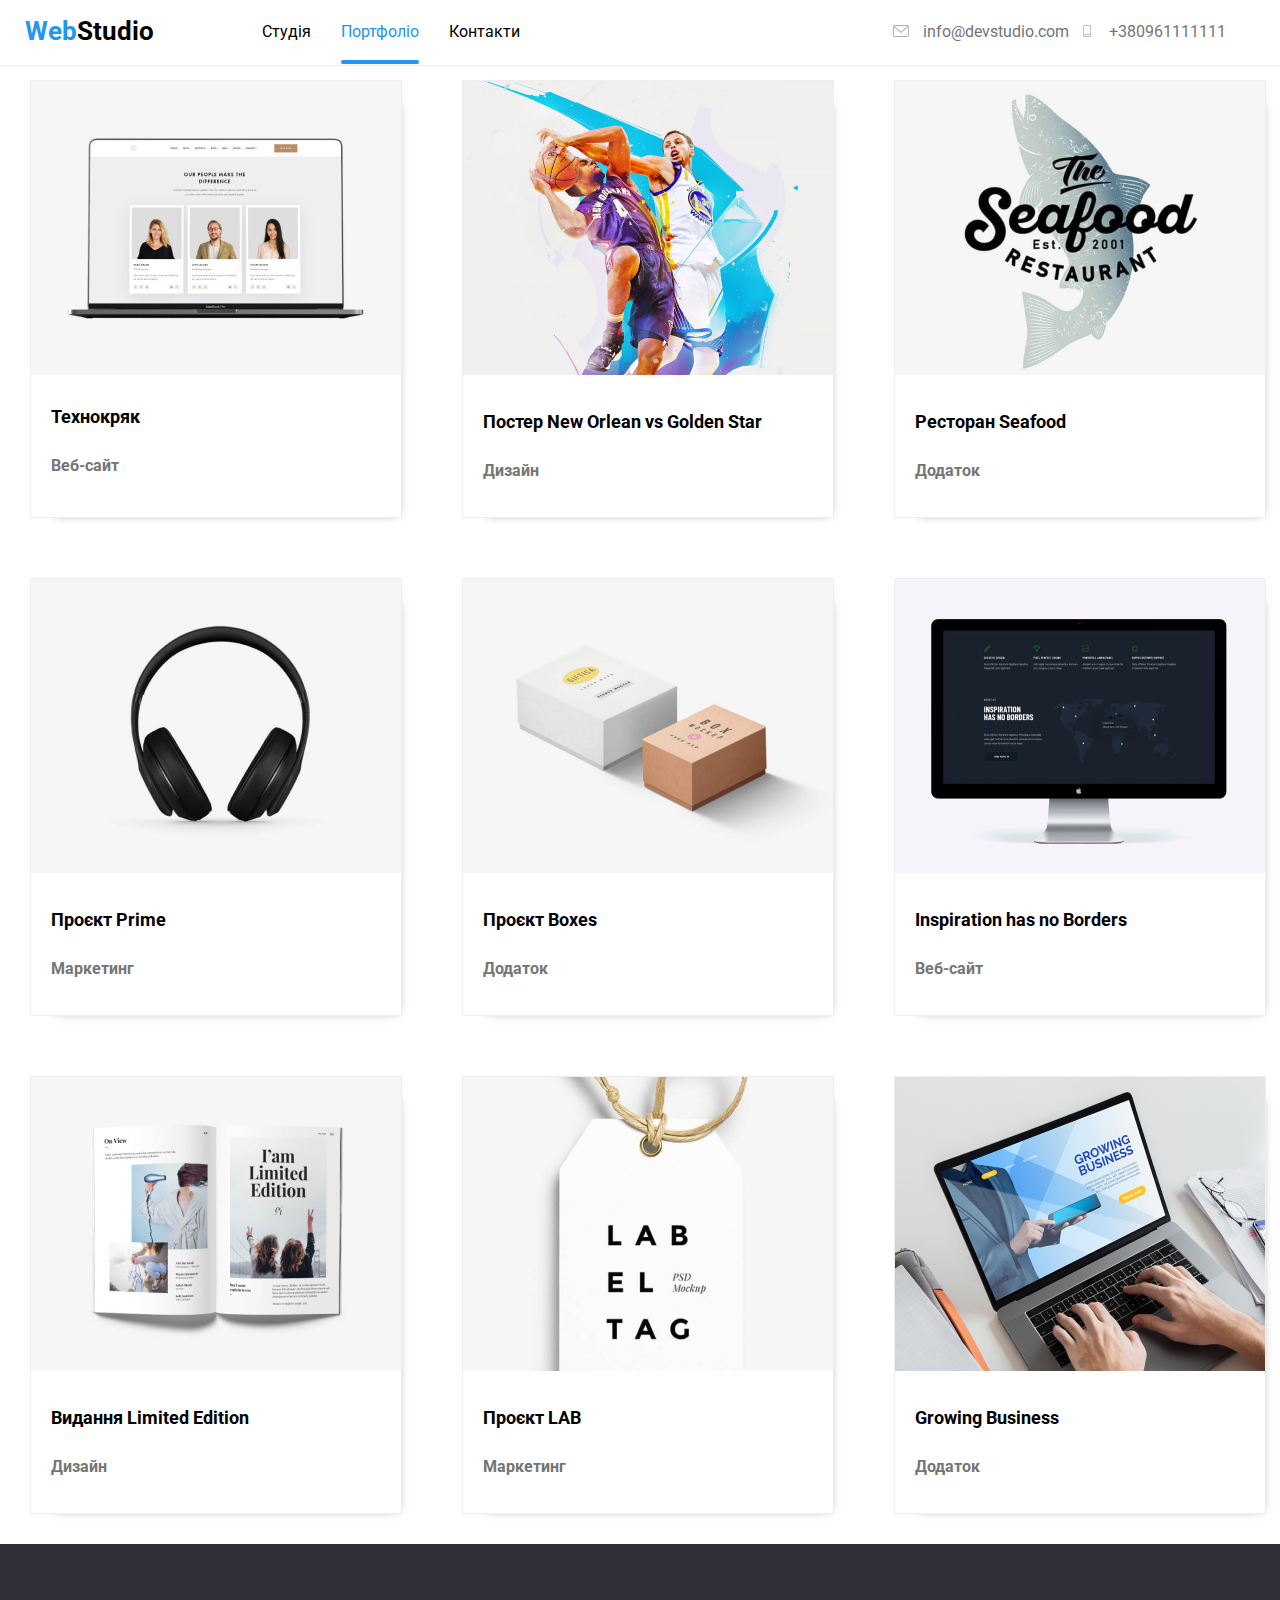
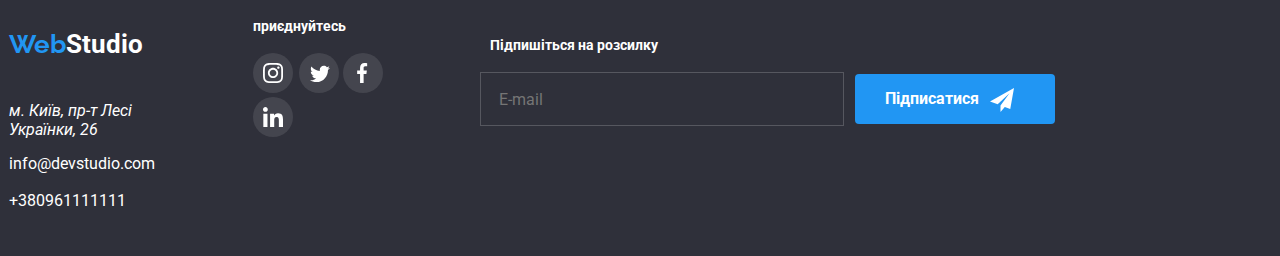
==== portfolio.html @ 1efd13f9 "copy WebStudio file add file css( css, scss and portfolio css scss)" ====
<!DOCTYPE html>
<html lang="en">

<head>
    <meta charset="UTF-8">
    <meta name="viewport" content="width=device-width, initial-scale=1.0">
    <title>Document</title>
    <link rel="stylesheet" href="/css/normalize.css">
    <link rel="stylesheet" href="/css/portfolio.css">
    <link rel="preconnect" href="https://fonts.googleapis.com">
    <link rel="preconnect" href="https://fonts.gstatic.com" crossorigin>
    <link
        href="https://fonts.googleapis.com/css2?family=Roboto:ital,wght@0,100;0,300;0,400;0,500;0,700;0,900;1,100;1,300;1,400;1,500;1,700;1,900&display=swap"
        rel="stylesheet">
    <link rel="preconnect" href="https://fonts.googleapis.com">
    <link rel="preconnect" href="https://fonts.gstatic.com" crossorigin>
    <link href="https://fonts.googleapis.com/css2?family=Raleway:ital,wght@0,100..900;1,100..900&display=swap"
        rel="stylesheet">
</head>

<body>
    <header class="header-container header-portfolio">
        <h1 class="WebStudio"><span class="blue">Web</span>Studio</h1>
        <nav class="header-nav">
            <ul class="header-nav-list">
                <li class="header-nav-item"><a href="index.html" class="header-nav-link">Студія</a></li>
                <li class="header-nav-item"><a href="portfolio.html" class="header-nav-link active underline" style="color: #2196F3;">Портфоліо</a></li>
                <li class="header-nav-item"><a href="#footer" class="header-nav-link">Контакти</a></li>
            </ul>
        </nav>
        <ul class="nav-contact">
            <li>
                <svg class="svg-head">
                    <use width="16" height="12" x="90" href="symbol-defs.svg#icon-envelope" class="svg-use">
                    </use>
                </svg>
                <a href="" class="header-a">info@devstudio.com</a>
            </li>
            <li>
                <svg class="svg-head">
                    <use width="16" height="12" x="90" href="symbol-defs.svg#icon-smartphone" class="svg-use">
                    </use>
                </svg>
                <a href="" class="header-a">+380961111111</a>
            </li>
        </ul>
    </header>
    <main>
        <div class="filters">
            <button class="filter-button">Усі</button>
            <button class="filter-button">Веб-сайти</button>
            <button class="filter-button">Додатки</button>
            <button class="filter-button">Дизайн</button>
            <button class="filter-button">Маркетинг</button>
        </div>
        <div class="project-container">
            <div class="project">
                <div class="img-div">
                    <img src="img/portfolio 1.png" alt="img" class="image">
                    <div class="div-card-h">
                        <p class="p-h">Ресурс пропонує комплексні <br> пропозиції з різним рівнем <br> функціоналу та
                            сервісів. Все це <br> дозволить відвідувачу отримати <br> вичерпні відомості про компанію
                            <br> чи приватну особу.
                        </p>
                    </div>
                </div>
                <div class="project-title">
                    <h2 class="portfolio-h2">Технокряк</h2>
                    <p class="portfolio-p">Веб-сайт</p>
                </div>
            </div>
            <div class="project">
                <div class="img-div">
                    <img src="img/portfolio 2.png" alt="img">
                    <div class="div-card-h">
                        <p class="p-h">Ресурс пропонує комплексні <br> пропозиції з різним рівнем <br> функціоналу та
                            сервісів. Все це <br> дозволить відвідувачу отримати <br> вичерпні відомості про компанію
                            <br>
                            чи приватну особу.
                        </p>
                    </div>
                </div>
                <div class="project-title">
                    <h2 class="portfolio-h2">Постер New Orlean vs Golden Star</h2>
                    <p class="portfolio-p">Дизайн</p>
                </div>
            </div>
            <div class="project">
                <div class="img-div">
                    <img src="img/portfolio 3.png" alt="img">
                    <div class="div-card-h">
                        <p class="p-h">Ресурс пропонує комплексні <br> пропозиції з різним рівнем <br> функціоналу та
                            сервісів. Все це <br> дозволить відвідувачу отримати <br> вичерпні відомості про компанію
                            <br>
                            чи приватну особу.
                        </p>
                    </div>
                </div>
                <div class="project-title">
                    <h2 class="portfolio-h2">Ресторан Seafood</h2>
                    <p class="portfolio-p">Додаток</p>
                </div>
            </div>
            <div class="project">
                <div class="img-div">
                    <img src="img/portfolio 4.png" alt="img">
                    <div class="div-card-h">
                        <p class="p-h">Ресурс пропонує комплексні <br> пропозиції з різним рівнем <br> функціоналу
                            та
                            сервісів. Все це <br> дозволить відвідувачу отримати <br> вичерпні відомості про
                            компанію <br>
                            чи приватну особу.</p>
                    </div>
                </div>
                <div class="project-title">
                    <h2 class="portfolio-h2">Проєкт Prime</h2>
                    <p class="portfolio-p">Маркетинг</p>
                </div>
            </div>
            <div class="project">
                <div class="img-div">
                    <img src="img/portfolio 5.png" alt="img">
                    <div class="div-card-h">
                        <p class="p-h">Ресурс пропонує комплексні <br> пропозиції з різним рівнем <br>
                            функціоналу та
                            сервісів. Все це <br> дозволить відвідувачу отримати <br> вичерпні відомості про
                            компанію <br>
                            чи приватну особу.</p>
                    </div>
                </div>
                <div class="project-title">
                    <h2 class="portfolio-h2">Проєкт Boxes</h2>
                    <p class="portfolio-p">Додаток</p>
                </div>
            </div>
            <div class="project">
                <div class="img-div">
                    <img src="img/portfolio 6.png" alt="img">
                    <div class="div-card-h">
                        <p class="p-h">Ресурс пропонує комплексні <br> пропозиції з різним рівнем <br>
                            функціоналу та
                            сервісів. Все це <br> дозволить відвідувачу отримати <br> вичерпні відомості про
                            компанію <br>
                            чи приватну особу.</p>
                    </div>
                </div>
                <div class="project-title">
                    <h2 class="portfolio-h2">Inspiration has no Borders</h2>
                    <p class="portfolio-p">Веб-сайт</p>
                </div>
            </div>
            <div class="project">
                <div class="img-div">
                    <img src="img/portfolio 7.png" alt="img">
                    <div class="div-card-h">
                        <p class="p-h">Ресурс пропонує комплексні <br> пропозиції з різним рівнем <br>
                            функціоналу та
                            сервісів. Все це <br> дозволить відвідувачу отримати <br> вичерпні відомості
                            про компанію <br>
                            чи приватну особу.</p>
                    </div>
                </div>
                <div class="project-title">
                    <h2 class="portfolio-h2">Видання Limited Edition</h2>
                    <p class="portfolio-p">Дизайн</p>
                </div>
            </div>
            <div class="project">
                <div class="img-div">
                    <img src="img/portfolio 8.png" alt="img">
                    <div class="div-card-h">
                        <p class="p-h">Ресурс пропонує комплексні <br> пропозиції з різним рівнем
                            <br> функціоналу та
                            сервісів. Все це <br> дозволить відвідувачу отримати <br> вичерпні
                            відомості про компанію <br>
                            чи приватну особу.
                        </p>
                    </div>
                </div>
                <div class="project-title">
                    <h2 class="portfolio-h2">Проєкт LAB</h2>
                    <p class="portfolio-p">Маркетинг</p>
                </div>
            </div>
            <div class="project">
                <div class="img-div">
                    <img src="img/portfolio 9.png" alt="img">
                    <div class="div-card-h">
                        <p class="p-h">Ресурс пропонує комплексні <br> пропозиції з різним
                            рівнем <br> функціоналу та
                            сервісів. Все це <br> дозволить відвідувачу отримати <br> вичерпні
                            відомості про компанію <br>
                            чи приватну особу.</p>
                    </div>
                </div>
                <div class="project-title">
                    <h2 class="portfolio-h2">Growing Business</h2>
                    <p class="portfolio-p">Додаток</p>
                </div>
            </div>
    </main>
    <footer class="footer-container1" id="footer">
        <div class="footer p-footer">
            <section class="footer-container">
                <h3 class="WebStudio2 , text-decoration"><span class="blue"
                        style="font-family: Raleway, sans-serif;">Web</span><span class="white">Studio</span>
                </h3>
                <address>
                    <p class="white , text-decoration">м. Київ, пр-т Лесі Українки, 26</p>
                </address>
                <a href="mailto:info@devstudio.com" class="white , text-decoration">info@devstudio.com</a>
                <br>
                <a href="tel:+380961111111" class="white , text-decoration">+380961111111</a>
            </section>
            <section class="footer-section">
                <h4>приєднуйтесь</h4>
                <div class="footer-div">
                    <svg class="icon-footer1">
                        <use width="20" height="20" y="10" x="10" href="symbol-defs.svg#icon-instagram"></use>
                    </svg>
                    <svg class="icon-footer">
                        <use width="20" height="20" y="11" x="11" href="symbol-defs.svg#icon-twitter"></use>
                    </svg><svg class="icon-footer">
                        <use width="20" height="20" y="10" x="9" href="symbol-defs.svg#icon-facebook"></use>
                    </svg><svg class="icon-footer">
                        <use width="20" height="20" y="10" x="10" href="symbol-defs.svg#icon-linkedin"></use>
                    </svg>
                </div>
            </section>
            <section class="s-input p-s-input">
                <h4>Підпишіться на розсилку</h4>
                <div class="div-input">
                    <label for="email"></label>
                    <input type="email" placeholder="E-mail" class="email">
                    <ul class="button-ul">
                        <li><button class="button-f">Підписатися</button></li>
                        <svg class="icon-b">
                            <use width="24" height="24" href="symbol-defs.svg#icon-send"></use>
                        </svg>
                    </ul>
                </div>
            </section>
        </div>
    </footer>
</body>

</html>
---- css/portfolio.css ----
:root {
  --grey: #757575;
  --white: #ffff;
  --blue: #2196F3;
  --black: #000000;
  --darkgrey: #2F303A;
  --dirtywhite: #ECECEC;
  --creamwhite: #F5F4FA;
  --blue: #2196F3;
  --blue-hover: #188CE8;
  --text-color: #212121;
  --input-border: #21212120;
  --shadow-color: rgba(0, 0, 0, 0.2);
}

/* header */
.header-container {
  display: flex;
  justify-content: center;
  align-items: center;
  text-align: center;
  position: fixed;
  z-index: 1;
  background-color: #FFFFFF;
  width: 100%;
}
.header-container h1 {
  text-align: center;
}

.WebStudio {
  text-align: left;
  font-weight: bold;
  font-size: 26px;
  line-height: auto;
  letter-spacing: 3%;
  cursor: pointer;
  margin-left: -20px;
}

.header-nav {
  margin-left: 93px;
  margin-right: 318px;
}
.header-nav ul {
  display: flex;
  list-style: none;
  padding: 0;
  margin: 0;
}
.header-nav ul li {
  margin: 0 15px;
  align-items: flex-end;
}
.header-nav ul li a {
  transition: 250ms cubic-bezier(0.4, 0, 0.2, 1);
  text-decoration: none;
  color: var(--black);
  position: relative;
  padding-bottom: 23px;
}
.header-nav ul li a:hover {
  color: #2196F3;
  transition: 250ms cubic-bezier(0.4, 0, 0.2, 1);
}
.header-nav ul li a:hover::after {
  transition: 300ms cubic-bezier(0.4, 0, 0.2, 1);
  content: "";
  position: absolute;
  height: 4px;
  background-color: #2196F3;
  left: 0;
  bottom: 0;
  border-radius: 4px;
  width: 100%;
}

.underline:after {
  content: "";
  position: absolute;
  height: 4px;
  background-color: #2196F3;
  left: 0;
  bottom: 0;
  border-radius: 4px;
  width: 100%;
}

.header-a {
  text-decoration: none;
  padding: 0 10px;
  cursor: pointer;
  color: #757575;
  transition: 250ms cubic-bezier(0.4, 0, 0.2, 1);
}
.header-a:hover {
  text-decoration: none;
  padding: 0 10px;
  cursor: pointer;
  color: #2196F3;
  transition: 250ms cubic-bezier(0.4, 0, 0.2, 1);
}

.nav-contact {
  display: flex;
  list-style: none;
}
.nav-contact li {
  transition: 300ms cubic-bezier(0.4, 0, 0.2, 1);
}
.nav-contact li::after:hover {
  transition: 300ms cubic-bezier(0.4, 0, 0.2, 1);
  content: "";
  position: absolute;
  height: 4px;
  background-color: #2196F3;
  left: 0;
  bottom: 0;
  border-radius: 4px;
  width: 100%;
}
.nav-contact li:hover .svg-head {
  fill: #2196F3;
  color: #2196F3;
  cursor: pointer;
  transition: 250ms cubic-bezier(0.4, 0, 0.2, 1);
}
.nav-contact li svg {
  width: 106px;
  height: 12px;
  fill: #AFB1B8;
  margin-left: -90px;
}

.header-portfolio {
  border-bottom: 1px #ECECEC solid;
  margin-bottom: 94px;
}

.filters {
  text-align: center;
  margin-bottom: 20px;
}

.filter-button {
  font-family: "Roboto", sans-serif;
  background-color: #F5F4FA;
  color: #212121;
  border-radius: 4px;
  border: none;
  padding: 6px 22px;
  font-size: 16px;
  font-weight: 500;
  transition: 0.4s ease-in-out;
}

.filter-button:hover {
  background-color: #2196F3;
  color: white;
  cursor: pointer;
  transition: 250ms cubic-bezier(0.4, 0, 0.2, 1);
}

.project-container {
  display: flex;
  flex-wrap: wrap;
  width: 1300px;
  margin-left: auto;
  margin-right: auto;
}

.project {
  border: 1px #EEEEEE solid;
  width: 370px;
  height: 436px;
  margin: 30px;
  box-shadow: 10px 10px 10px -15px rgba(0, 0, 0, 0.568);
}

.project:hover {
  border: 1px #EEEEEE solid;
  width: 370px;
  height: 436px;
  margin: 30px;
  box-shadow: 10px 15px 10px -15px rgba(0, 0, 0, 0.568);
  transition: 250ms cubic-bezier(0.4, 0, 0.2, 1);
}

.project-title {
  margin: 24px 20px;
  font-size: 18px;
  font-weight: 400;
  line-height: 36px;
}

.project-title p {
  font-size: 16px;
  font-weight: bold;
  line-height: 30px;
  color: #757575;
}

.portfolio-h2 {
  font-family: "Roboto", sans-serif;
  font-weight: 700;
  font-size: 18px;
  line-height: 36px;
}

.portfolio-p {
  font-family: "Roboto", sans-serif;
  font-weight: 400;
  font-size: 16px;
  line-height: 30px;
}

.div-card-h {
  position: absolute;
  top: 0;
  bottom: 0;
  left: 0;
  right: 0;
  height: 100%;
  width: 100%;
  opacity: 0;
  transition: 0.5s ease-in-out;
  background-color: rgba(0, 0, 0, 0);
}

.p-h {
  margin: 63px 24px;
  font-weight: 400;
  font-size: 18px;
  line-height: 28px;
  letter-spacing: 3%;
}

.div-card-h p::before {
  color: white;
}

.img-div:hover .div-card-h {
  opacity: 1;
  background-color: rgba(33, 150, 243, 0.5647058824);
  color: #FFFFFF;
  transition: 250ms cubic-bezier(0.4, 0, 0.2, 1);
}

.div-card-h p:hover {
  color: white;
}

.img-div {
  position: relative;
}

.image {
  display: block;
}

.p-s-input {
  margin-right: -10px;
}

.p-footer {
  margin-left: -1px;
}

.footer-container1 {
  background-color: var(--darkgrey);
}

.footer {
  background-color: var(--darkgrey);
  display: flex;
  justify-content: center;
  align-items: center;
  margin-left: 30px;
  margin-left: -1px;
}

.footer-container {
  height: 252px;
  display: flex;
  flex-direction: column;
  margin-right: 70px;
  margin-top: 60px;
}

.footer-section {
  margin-top: -60px;
  display: flex;
  flex-direction: column;
  text-align: start;
}

.WebStudio2 {
  text-align: left;
  font-weight: bold;
  font-size: 26px;
  line-height: auto;
  letter-spacing: 3%;
  cursor: pointer;
}

.footer-div {
  margin-left: 10px;
}

.icon-footer {
  fill: #FFFFFF;
  width: 40px;
  height: 40px;
  border-radius: 100%;
  background: rgba(255, 255, 255, 0.1);
  margin-right: 4px;
  transition: 250ms cubic-bezier(0.4, 0, 0.2, 1);
}

.icon-footer1 {
  fill: #FFFFFF;
  width: 40px;
  height: 40px;
  border-radius: 100%;
  background: rgba(255, 255, 255, 0.1);
  margin-right: 2px;
  transition: 250ms cubic-bezier(0.4, 0, 0.2, 1);
}

.icon-footer1:hover {
  border-radius: 100%;
  border: none;
  fill: #FFFFFF;
  background-color: #2196F3;
  transition: 250ms cubic-bezier(0.4, 0, 0.2, 1);
  cursor: pointer;
}

.icon-footer:hover {
  border-radius: 100%;
  border: none;
  fill: #FFFFFF;
  background-color: #2196F3;
  transition: 250ms cubic-bezier(0.4, 0, 0.2, 1);
  cursor: pointer;
}

.s-input {
  margin-top: 72px;
  margin-left: 93px;
  margin-right: -10px;
}

.div-input {
  display: flex;
}

.email {
  width: 358px;
  height: 50px;
  background-color: #2F303A;
  border: 1px solid rgba(255, 255, 255, 0.1882352941);
}

input::-moz-placeholder {
  padding-left: 16px;
}

input::placeholder {
  padding-left: 16px;
}

.button-ul {
  display: flex;
  list-style: none;
}

.button-f {
  width: 200px;
  height: 50px;
  font-weight: 700;
  font-size: 16px;
  line-height: 30px;
  letter-spacing: 6%;
  color: #FFFFFF;
  background-color: #2196F3;
  border: none;
  text-align: start;
  padding-left: 30px;
  border-radius: 4px;
  margin-top: -14px;
  margin-left: -29px;
  transition: 250ms cubic-bezier(0.4, 0, 0.2, 1);
}

.button-f:hover {
  background-color: #188CE8;
  box-shadow: 0px 4px 15px rgb(15, 15, 15);
  transition: 250ms cubic-bezier(0.4, 0, 0.2, 1);
  transform: scale(1.02);
}

.icon-b {
  margin-left: -65px;
  position: relative;
  z-index: 1;
}

h4 {
  color: #FFFFFF;
  font-family: "Roboto", sans-serif;
  font-weight: 700;
  font-size: 14px;
  letter-spacing: 3%;
  line-height: 16.41px;
  margin-left: 10px;
}

body {
  font-family: "Roboto", sans-serif;
  margin: 0;
  padding: 0;
}

.blue {
  color: var(--blue);
}

.white {
  color: var(--white);
}

button {
  cursor: pointer;
}

.text-decoration {
  text-decoration: none;
  margin-left: 10px;
}

a:hover {
  color: #188CE8;
  transition: color 150ms linear;
  cursor: pointer;
}/*# sourceMappingURL=portfolio.css.map */
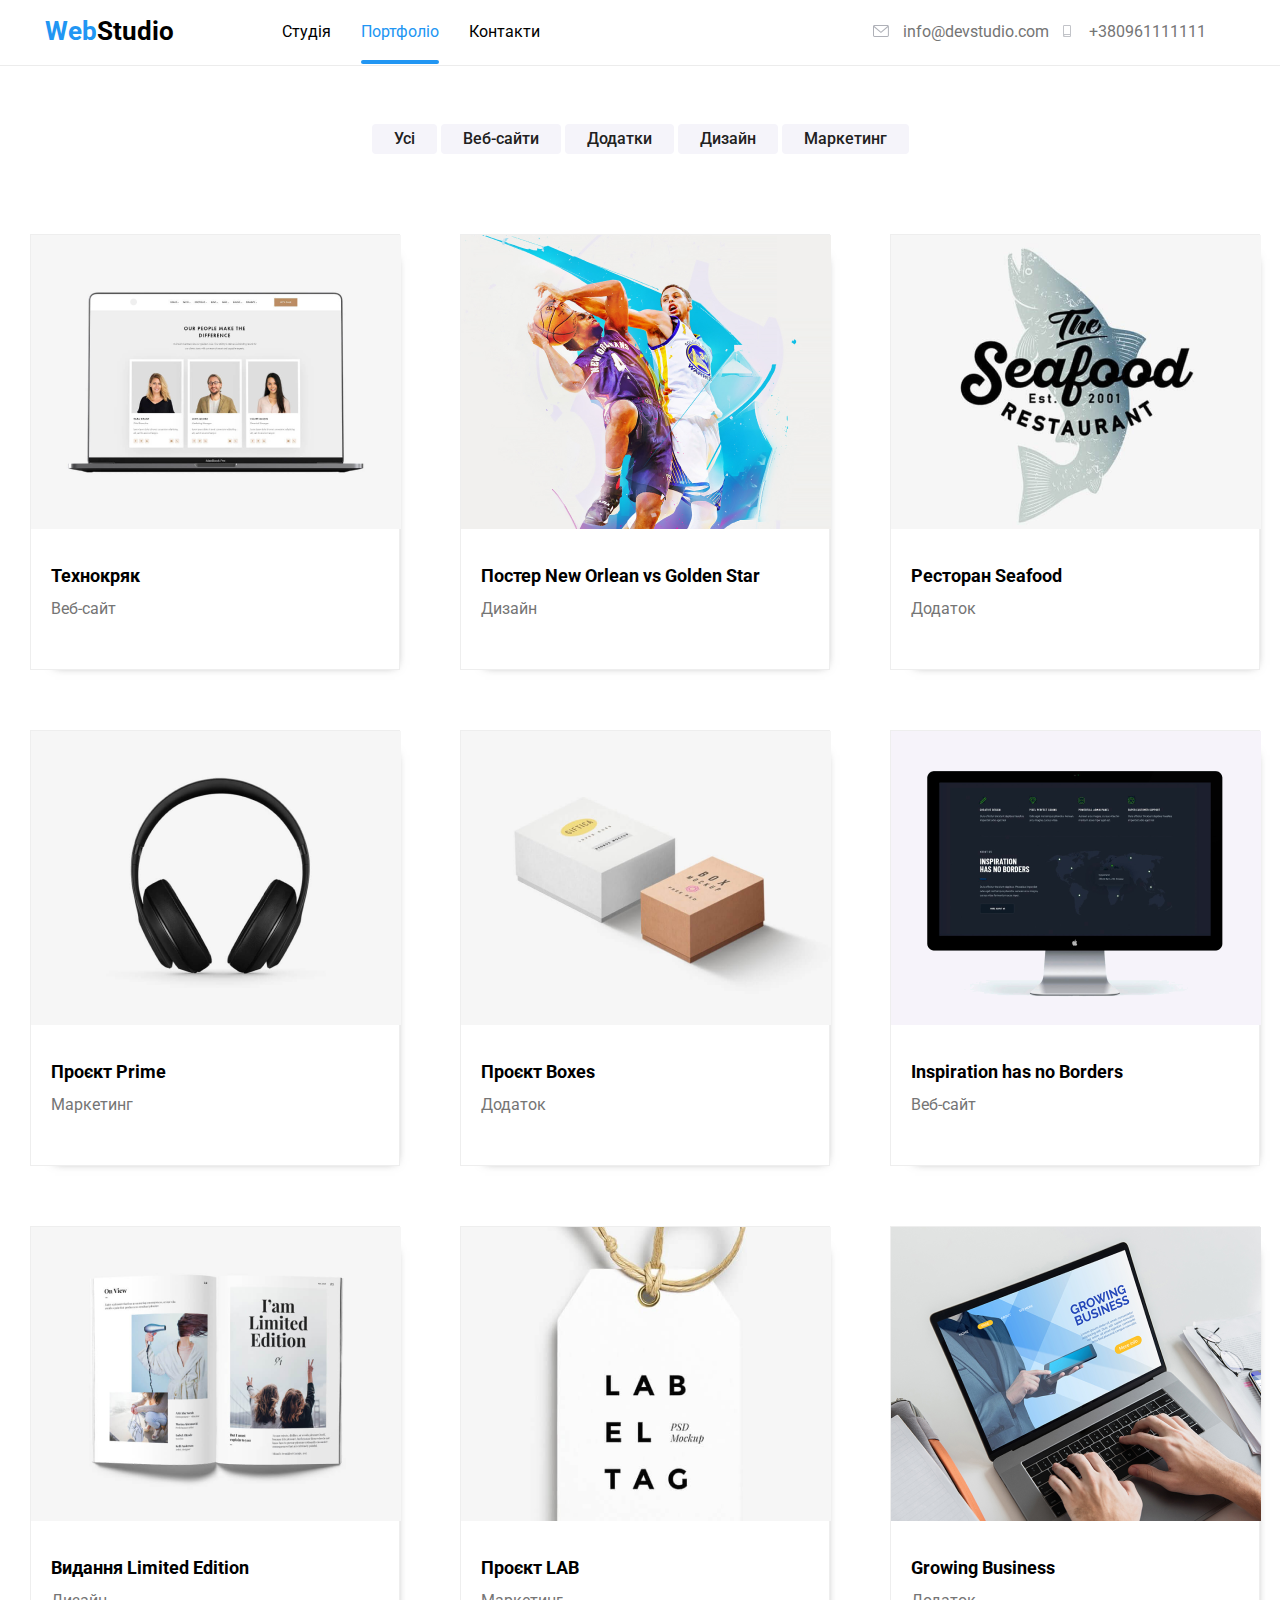
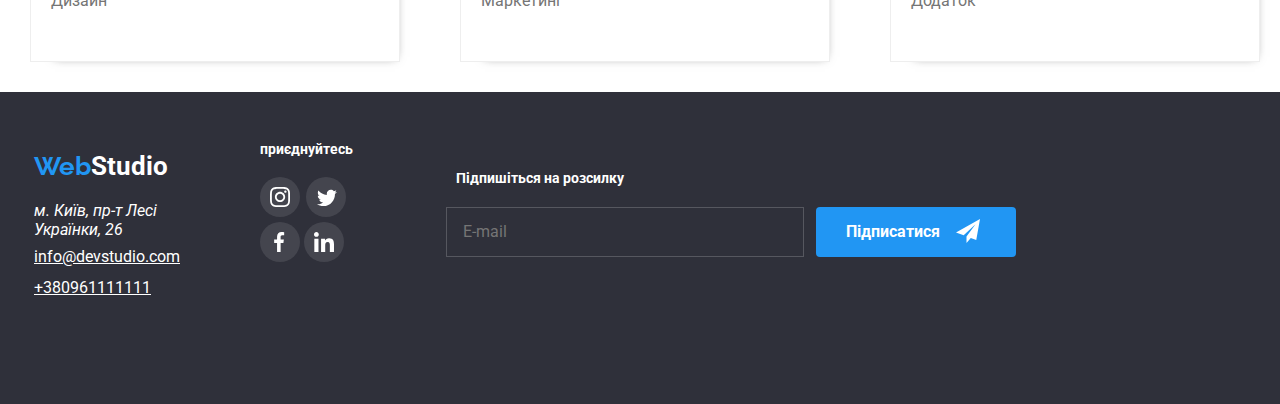
==== commit e1d18cc5: "update scss html" ====
--- a/portfolio.html
+++ b/portfolio.html
@@ -5,8 +5,8 @@
     <meta charset="UTF-8">
     <meta name="viewport" content="width=device-width, initial-scale=1.0">
     <title>Document</title>
-    <link rel="stylesheet" href="/css/normalize.css">
-    <link rel="stylesheet" href="/css/portfolio.css">
+    <link rel="stylesheet" href="./css/normalize.css">
+    <link rel="stylesheet" href="./css/main.css">
     <link rel="preconnect" href="https://fonts.googleapis.com">
     <link rel="preconnect" href="https://fonts.gstatic.com" crossorigin>
     <link
@@ -19,157 +19,158 @@
 </head>
 
 <body>
-    <header class="header-container header-portfolio">
+    <header class="header__container header__portfolio">
         <h1 class="WebStudio"><span class="blue">Web</span>Studio</h1>
-        <nav class="header-nav">
-            <ul class="header-nav-list">
-                <li class="header-nav-item"><a href="index.html" class="header-nav-link">Студія</a></li>
-                <li class="header-nav-item"><a href="portfolio.html" class="header-nav-link active underline" style="color: #2196F3;">Портфоліо</a></li>
-                <li class="header-nav-item"><a href="#footer" class="header-nav-link">Контакти</a></li>
+        <nav class="header__nav">
+            <ul class="header__list">
+                <li class="header__item"><a href="index.html" class="header__link">Студія</a></li>
+                <li class="header__item"><a href="portfolio.html" class="header__link active underline"
+                        style="color: #2196F3;">Портфоліо</a></li>
+                <li class="header__item"><a href="#footer" class="header__link">Контакти</a></li>
             </ul>
         </nav>
-        <ul class="nav-contact">
-            <li>
-                <svg class="svg-head">
-                    <use width="16" height="12" x="90" href="symbol-defs.svg#icon-envelope" class="svg-use">
+        <ul class="nav__contact">
+            <li class="contact">
+                <svg class="svg__head">
+                    <use width="16" height="12" x="90" href="symbol-defs.svg#icon-envelope" class="svg__use">
                     </use>
                 </svg>
-                <a href="" class="header-a">info@devstudio.com</a>
+                <a href="mailto:info@devstudio.com" class="header__a">info@devstudio.com</a>
             </li>
-            <li>
-                <svg class="svg-head">
-                    <use width="16" height="12" x="90" href="symbol-defs.svg#icon-smartphone" class="svg-use">
+            <li class="contact">
+                <svg class="svg__head">
+                    <use width="16" height="12" x="90" href="symbol-defs.svg#icon-smartphone" class="svg__use">
                     </use>
                 </svg>
-                <a href="" class="header-a">+380961111111</a>
+                <a href="tel:+380961111111" class="header__a">+380961111111</a>
             </li>
         </ul>
     </header>
     <main>
         <div class="filters">
-            <button class="filter-button">Усі</button>
-            <button class="filter-button">Веб-сайти</button>
-            <button class="filter-button">Додатки</button>
-            <button class="filter-button">Дизайн</button>
-            <button class="filter-button">Маркетинг</button>
+            <button class="filter__button">Усі</button>
+            <button class="filter__button">Веб-сайти</button>
+            <button class="filter__button">Додатки</button>
+            <button class="filter__button">Дизайн</button>
+            <button class="filter__button">Маркетинг</button>
         </div>
-        <div class="project-container">
-            <div class="project">
-                <div class="img-div">
+        <div class="project__container">
+            <div class="project">
+                <div class="img__div">
                     <img src="img/portfolio 1.png" alt="img" class="image">
-                    <div class="div-card-h">
-                        <p class="p-h">Ресурс пропонує комплексні <br> пропозиції з різним рівнем <br> функціоналу та
+                    <div class="card__h">
+                        <p class="p__h">Ресурс пропонує комплексні <br> пропозиції з різним рівнем <br> функціоналу та
                             сервісів. Все це <br> дозволить відвідувачу отримати <br> вичерпні відомості про компанію
                             <br> чи приватну особу.
                         </p>
                     </div>
                 </div>
-                <div class="project-title">
-                    <h2 class="portfolio-h2">Технокряк</h2>
-                    <p class="portfolio-p">Веб-сайт</p>
-                </div>
-            </div>
-            <div class="project">
-                <div class="img-div">
+                <div class="project__title">
+                    <h2 class="portfolio__h2">Технокряк</h2>
+                    <p class="portfolio__p">Веб-сайт</p>
+                </div>
+            </div>
+            <div class="project">
+                <div class="img__div">
                     <img src="img/portfolio 2.png" alt="img">
-                    <div class="div-card-h">
-                        <p class="p-h">Ресурс пропонує комплексні <br> пропозиції з різним рівнем <br> функціоналу та
+                    <div class="card__h">
+                        <p class="p__h">Ресурс пропонує комплексні <br> пропозиції з різним рівнем <br> функціоналу та
                             сервісів. Все це <br> дозволить відвідувачу отримати <br> вичерпні відомості про компанію
                             <br>
                             чи приватну особу.
                         </p>
                     </div>
                 </div>
-                <div class="project-title">
-                    <h2 class="portfolio-h2">Постер New Orlean vs Golden Star</h2>
-                    <p class="portfolio-p">Дизайн</p>
-                </div>
-            </div>
-            <div class="project">
-                <div class="img-div">
+                <div class="project__title">
+                    <h2 class="portfolio__h2">Постер New Orlean vs Golden Star</h2>
+                    <p class="portfolio__p">Дизайн</p>
+                </div>
+            </div>
+            <div class="project">
+                <div class="img__div">
                     <img src="img/portfolio 3.png" alt="img">
-                    <div class="div-card-h">
-                        <p class="p-h">Ресурс пропонує комплексні <br> пропозиції з різним рівнем <br> функціоналу та
+                    <div class="card__h">
+                        <p class="p__h">Ресурс пропонує комплексні <br> пропозиції з різним рівнем <br> функціоналу та
                             сервісів. Все це <br> дозволить відвідувачу отримати <br> вичерпні відомості про компанію
                             <br>
                             чи приватну особу.
                         </p>
                     </div>
                 </div>
-                <div class="project-title">
-                    <h2 class="portfolio-h2">Ресторан Seafood</h2>
-                    <p class="portfolio-p">Додаток</p>
-                </div>
-            </div>
-            <div class="project">
-                <div class="img-div">
+                <div class="project__title">
+                    <h2 class="portfolio__h2">Ресторан Seafood</h2>
+                    <p class="portfolio__p">Додаток</p>
+                </div>
+            </div>
+            <div class="project">
+                <div class="img__div">
                     <img src="img/portfolio 4.png" alt="img">
-                    <div class="div-card-h">
-                        <p class="p-h">Ресурс пропонує комплексні <br> пропозиції з різним рівнем <br> функціоналу
+                    <div class="card__h">
+                        <p class="p__h">Ресурс пропонує комплексні <br> пропозиції з різним рівнем <br> функціоналу
                             та
                             сервісів. Все це <br> дозволить відвідувачу отримати <br> вичерпні відомості про
                             компанію <br>
                             чи приватну особу.</p>
                     </div>
                 </div>
-                <div class="project-title">
-                    <h2 class="portfolio-h2">Проєкт Prime</h2>
-                    <p class="portfolio-p">Маркетинг</p>
-                </div>
-            </div>
-            <div class="project">
-                <div class="img-div">
+                <div class="project__title">
+                    <h2 class="portfolio__h2">Проєкт Prime</h2>
+                    <p class="portfolio__p">Маркетинг</p>
+                </div>
+            </div>
+            <div class="project">
+                <div class="img__div">
                     <img src="img/portfolio 5.png" alt="img">
-                    <div class="div-card-h">
-                        <p class="p-h">Ресурс пропонує комплексні <br> пропозиції з різним рівнем <br>
+                    <div class="card__h">
+                        <p class="p__h">Ресурс пропонує комплексні <br> пропозиції з різним рівнем <br>
                             функціоналу та
                             сервісів. Все це <br> дозволить відвідувачу отримати <br> вичерпні відомості про
                             компанію <br>
                             чи приватну особу.</p>
                     </div>
                 </div>
-                <div class="project-title">
-                    <h2 class="portfolio-h2">Проєкт Boxes</h2>
-                    <p class="portfolio-p">Додаток</p>
-                </div>
-            </div>
-            <div class="project">
-                <div class="img-div">
+                <div class="project__title">
+                    <h2 class="portfolio__h2">Проєкт Boxes</h2>
+                    <p class="portfolio__p">Додаток</p>
+                </div>
+            </div>
+            <div class="project">
+                <div class="img__div">
                     <img src="img/portfolio 6.png" alt="img">
-                    <div class="div-card-h">
-                        <p class="p-h">Ресурс пропонує комплексні <br> пропозиції з різним рівнем <br>
+                    <div class="card__h">
+                        <p class="p__h">Ресурс пропонує комплексні <br> пропозиції з різним рівнем <br>
                             функціоналу та
                             сервісів. Все це <br> дозволить відвідувачу отримати <br> вичерпні відомості про
                             компанію <br>
                             чи приватну особу.</p>
                     </div>
                 </div>
-                <div class="project-title">
-                    <h2 class="portfolio-h2">Inspiration has no Borders</h2>
-                    <p class="portfolio-p">Веб-сайт</p>
-                </div>
-            </div>
-            <div class="project">
-                <div class="img-div">
+                <div class="project__title">
+                    <h2 class="portfolio__h2">Inspiration has no Borders</h2>
+                    <p class="portfolio__p">Веб-сайт</p>
+                </div>
+            </div>
+            <div class="project">
+                <div class="img__div">
                     <img src="img/portfolio 7.png" alt="img">
-                    <div class="div-card-h">
-                        <p class="p-h">Ресурс пропонує комплексні <br> пропозиції з різним рівнем <br>
+                    <div class="card__h">
+                        <p class="p__h">Ресурс пропонує комплексні <br> пропозиції з різним рівнем <br>
                             функціоналу та
                             сервісів. Все це <br> дозволить відвідувачу отримати <br> вичерпні відомості
                             про компанію <br>
                             чи приватну особу.</p>
                     </div>
                 </div>
-                <div class="project-title">
-                    <h2 class="portfolio-h2">Видання Limited Edition</h2>
-                    <p class="portfolio-p">Дизайн</p>
-                </div>
-            </div>
-            <div class="project">
-                <div class="img-div">
+                <div class="project__title">
+                    <h2 class="portfolio__h2">Видання Limited Edition</h2>
+                    <p class="portfolio__p">Дизайн</p>
+                </div>
+            </div>
+            <div class="project">
+                <div class="img__div">
                     <img src="img/portfolio 8.png" alt="img">
-                    <div class="div-card-h">
-                        <p class="p-h">Ресурс пропонує комплексні <br> пропозиції з різним рівнем
+                    <div class="card__h">
+                        <p class="p__h">Ресурс пропонує комплексні <br> пропозиції з різним рівнем
                             <br> функціоналу та
                             сервісів. Все це <br> дозволить відвідувачу отримати <br> вичерпні
                             відомості про компанію <br>
@@ -177,64 +178,64 @@
                         </p>
                     </div>
                 </div>
-                <div class="project-title">
-                    <h2 class="portfolio-h2">Проєкт LAB</h2>
-                    <p class="portfolio-p">Маркетинг</p>
-                </div>
-            </div>
-            <div class="project">
-                <div class="img-div">
+                <div class="project__title">
+                    <h2 class="portfolio__h2">Проєкт LAB</h2>
+                    <p class="portfolio__p">Маркетинг</p>
+                </div>
+            </div>
+            <div class="project">
+                <div class="img__div">
                     <img src="img/portfolio 9.png" alt="img">
-                    <div class="div-card-h">
-                        <p class="p-h">Ресурс пропонує комплексні <br> пропозиції з різним
+                    <div class="card__h">
+                        <p class="p__h">Ресурс пропонує комплексні <br> пропозиції з різним
                             рівнем <br> функціоналу та
                             сервісів. Все це <br> дозволить відвідувачу отримати <br> вичерпні
                             відомості про компанію <br>
                             чи приватну особу.</p>
                     </div>
                 </div>
-                <div class="project-title">
-                    <h2 class="portfolio-h2">Growing Business</h2>
-                    <p class="portfolio-p">Додаток</p>
+                <div class="project__title">
+                    <h2 class="portfolio__h2">Growing Business</h2>
+                    <p class="portfolio__p">Додаток</p>
                 </div>
             </div>
     </main>
-    <footer class="footer-container1" id="footer">
-        <div class="footer p-footer">
-            <section class="footer-container">
-                <h3 class="WebStudio2 , text-decoration"><span class="blue"
+    <footer class="section__footer" id="footer">
+        <div class="footer__box">
+            <section class="footer__box1">
+                <h3 class="WebStudio2 , text__decoration"><span class="blue"
                         style="font-family: Raleway, sans-serif;">Web</span><span class="white">Studio</span>
                 </h3>
                 <address>
-                    <p class="white , text-decoration">м. Київ, пр-т Лесі Українки, 26</p>
+                    <p class="white , text__decoration">м. Київ, пр-т Лесі Українки, 26</p>
                 </address>
-                <a href="mailto:info@devstudio.com" class="white , text-decoration">info@devstudio.com</a>
+                <a href="mailto:info@devstudio.com" class="white , text__decoration">info@devstudio.com</a>
                 <br>
-                <a href="tel:+380961111111" class="white , text-decoration">+380961111111</a>
+                <a href="tel:+380961111111" class="white , text__decoration">+380961111111</a>
             </section>
-            <section class="footer-section">
+            <section class="footer__box2">
                 <h4>приєднуйтесь</h4>
-                <div class="footer-div">
-                    <svg class="icon-footer1">
+                <div class="footer__div">
+                    <svg class="icon__footer1">
                         <use width="20" height="20" y="10" x="10" href="symbol-defs.svg#icon-instagram"></use>
                     </svg>
-                    <svg class="icon-footer">
+                    <svg class="icon__footer">
                         <use width="20" height="20" y="11" x="11" href="symbol-defs.svg#icon-twitter"></use>
-                    </svg><svg class="icon-footer">
+                    </svg><svg class="icon__footer">
                         <use width="20" height="20" y="10" x="9" href="symbol-defs.svg#icon-facebook"></use>
-                    </svg><svg class="icon-footer">
+                    </svg><svg class="icon__footer">
                         <use width="20" height="20" y="10" x="10" href="symbol-defs.svg#icon-linkedin"></use>
                     </svg>
                 </div>
             </section>
-            <section class="s-input p-s-input">
+            <section class="footer__box3">
                 <h4>Підпишіться на розсилку</h4>
-                <div class="div-input">
+                <div class="div__input">
                     <label for="email"></label>
                     <input type="email" placeholder="E-mail" class="email">
-                    <ul class="button-ul">
-                        <li><button class="button-f">Підписатися</button></li>
-                        <svg class="icon-b">
+                    <ul class="button__ul">
+                        <button class="button__f">Підписатися</button>
+                        <svg class="icon__b">
                             <use width="24" height="24" href="symbol-defs.svg#icon-send"></use>
                         </svg>
                     </ul>
--- a/css/main.css
+++ b/css/main.css
@@ -0,0 +1,1345 @@
+@charset "UTF-8";
+:root {
+  --grey: #757575;
+  --white: #ffff;
+  --blue: #2196F3;
+  --black: #000000;
+  --darkgrey: #2F303A;
+  --dirtywhite: #ECECEC;
+  --creamwhite: #F5F4FA;
+  --blue: #2196F3;
+  --blue-hover: #188CE8;
+  --text-color: #212121;
+  --input-border: #21212120;
+  --shadow-color: rgba(0, 0, 0, 0.2);
+}
+
+* {
+  -webkit-box-sizing: border-box;
+          box-sizing: border-box;
+  margin: 0;
+  padding: 0;
+}
+
+body {
+  font-family: "Roboto", sans-serif;
+  margin: 0;
+  padding: 0;
+}
+
+.blue {
+  color: var(--blue);
+}
+
+.white {
+  color: var(--white);
+}
+
+button {
+  cursor: pointer;
+}
+
+.text-decoration {
+  text-decoration: none;
+  margin-left: 10px;
+}
+
+a:hover {
+  color: #188CE8;
+  -webkit-transition: color 150ms linear;
+  transition: color 150ms linear;
+  cursor: pointer;
+}
+
+.header__container {
+  display: -webkit-box;
+  display: -ms-flexbox;
+  display: flex;
+  -webkit-box-pack: center;
+      -ms-flex-pack: center;
+          justify-content: center;
+  -webkit-box-align: center;
+      -ms-flex-align: center;
+          align-items: center;
+  text-align: center;
+  position: fixed;
+  z-index: 1;
+  background-color: #FFFFFF;
+  width: 100%;
+}
+.header__container .WebStudio {
+  text-align: left;
+  font-weight: bold;
+  font-size: 26px;
+  line-height: auto;
+  letter-spacing: 3%;
+  cursor: pointer;
+  margin-left: -20px;
+}
+
+.header__nav {
+  margin-left: 93px;
+  margin-right: 318px;
+}
+.header__nav .header__list {
+  display: -webkit-box;
+  display: -ms-flexbox;
+  display: flex;
+  list-style: none;
+  padding: 0;
+  margin: 0;
+}
+.header__nav .header__list .header__item {
+  margin: 0 15px;
+  -webkit-box-align: end;
+      -ms-flex-align: end;
+          align-items: flex-end;
+}
+.header__nav .header__list .header__item .header__link {
+  -webkit-transition: 250ms cubic-bezier(0.4, 0, 0.2, 1);
+  transition: 250ms cubic-bezier(0.4, 0, 0.2, 1);
+  text-decoration: none;
+  color: var(--black);
+  position: relative;
+  padding-bottom: 23px;
+}
+.header__nav .header__list .header__item .header__link:hover {
+  color: #2196F3;
+  -webkit-transition: 250ms cubic-bezier(0.4, 0, 0.2, 1);
+  transition: 250ms cubic-bezier(0.4, 0, 0.2, 1);
+}
+.header__nav .header__list .header__item .header__link:hover::after {
+  -webkit-transition: 300ms cubic-bezier(0.4, 0, 0.2, 1);
+  transition: 300ms cubic-bezier(0.4, 0, 0.2, 1);
+  content: "";
+  position: absolute;
+  height: 4px;
+  background-color: #2196F3;
+  left: 0;
+  bottom: 0;
+  border-radius: 4px;
+  width: 100%;
+}
+
+.underline:after {
+  content: "";
+  position: absolute;
+  height: 4px;
+  background-color: #2196F3;
+  left: 0;
+  bottom: 0;
+  border-radius: 4px;
+  width: 100%;
+}
+
+.header__a {
+  text-decoration: none;
+  padding: 0 10px;
+  cursor: pointer;
+  color: #757575;
+  -webkit-transition: 250ms cubic-bezier(0.4, 0, 0.2, 1);
+  transition: 250ms cubic-bezier(0.4, 0, 0.2, 1);
+}
+.header__a:hover {
+  text-decoration: none;
+  padding: 0 10px;
+  cursor: pointer;
+  color: #2196F3;
+  -webkit-transition: 250ms cubic-bezier(0.4, 0, 0.2, 1);
+  transition: 250ms cubic-bezier(0.4, 0, 0.2, 1);
+}
+
+.nav__contact {
+  display: -webkit-box;
+  display: -ms-flexbox;
+  display: flex;
+  list-style: none;
+}
+.nav__contact .contact {
+  -webkit-transition: 300ms cubic-bezier(0.4, 0, 0.2, 1);
+  transition: 300ms cubic-bezier(0.4, 0, 0.2, 1);
+}
+.nav__contact .contact::after:hover {
+  -webkit-transition: 300ms cubic-bezier(0.4, 0, 0.2, 1);
+  transition: 300ms cubic-bezier(0.4, 0, 0.2, 1);
+  content: "";
+  position: absolute;
+  height: 4px;
+  background-color: #2196F3;
+  left: 0;
+  bottom: 0;
+  border-radius: 4px;
+  width: 100%;
+}
+.nav__contact .contact:hover .svg__head {
+  fill: #2196F3;
+  color: #2196F3;
+  cursor: pointer;
+  -webkit-transition: 250ms cubic-bezier(0.4, 0, 0.2, 1);
+  transition: 250ms cubic-bezier(0.4, 0, 0.2, 1);
+}
+.nav__contact .contact .svg__head {
+  width: 106px;
+  height: 12px;
+  fill: #AFB1B8;
+  margin-left: -90px;
+}
+
+.section__1 {
+  background-image: url(/img/background1.png);
+  background-repeat: no-repeat;
+  background-color: var(--darkgrey);
+  background-size: cover;
+  -webkit-box-pack: center;
+      -ms-flex-pack: center;
+          justify-content: center;
+  display: -webkit-box;
+  display: -ms-flexbox;
+  display: flex;
+  -webkit-box-orient: vertical;
+  -webkit-box-direction: normal;
+      -ms-flex-direction: column;
+          flex-direction: column;
+  -webkit-box-align: center;
+      -ms-flex-align: center;
+          align-items: center;
+  text-align: center;
+  padding: 200px;
+}
+.section__1 .advertisement {
+  font-weight: black;
+  text-align: center !important;
+  font-size: 44px;
+  line-height: 1.36;
+  letter-spacing: 3px;
+  color: var(--white);
+}
+.section__1 #button {
+  background-color: var(--blue);
+  display: inline-block;
+  text-align: center;
+  font-weight: bold;
+  font-size: 16px;
+  line-height: 50px;
+  letter-spacing: 6%;
+  border-radius: 4px;
+  border: none;
+  padding: 0 20px;
+  margin-top: 20px;
+  -webkit-transition: 250ms cubic-bezier(0.4, 0, 0.2, 1);
+  transition: 250ms cubic-bezier(0.4, 0, 0.2, 1);
+}
+.section__1 #button:hover {
+  background-color: #188CE8;
+  -webkit-box-shadow: 0px 4px 15px rgb(15, 15, 15);
+          box-shadow: 0px 4px 15px rgb(15, 15, 15);
+  -webkit-transform: scale(1.03);
+          transform: scale(1.03);
+  -webkit-transition: 250ms cubic-bezier(0.4, 0, 0.2, 1);
+  transition: 250ms cubic-bezier(0.4, 0, 0.2, 1);
+}
+
+.section__2 {
+  display: -webkit-box;
+  display: -ms-flexbox;
+  display: flex;
+  -webkit-box-pack: center;
+      -ms-flex-pack: center;
+          justify-content: center;
+}
+.section__2 .section2__box {
+  display: -webkit-box;
+  display: -ms-flexbox;
+  display: flex;
+  margin-top: 94px;
+}
+.section__2 .section2__box .advantage {
+  -webkit-box-flex: 1;
+      -ms-flex: 1 1 200px;
+          flex: 1 1 200px;
+  margin: 10px;
+  text-align: center;
+  -webkit-transition: all 250ms ease-out;
+  transition: all 250ms ease-out;
+}
+.section__2 .section2__box .advantage:hover {
+  -webkit-transform: scale(1.1);
+          transform: scale(1.1);
+  -webkit-transition: all 250ms ease-out;
+  transition: all 250ms ease-out;
+}
+.section__2 .section2__box .advantage .svg {
+  width: 270px;
+  height: 120px;
+  background-color: #F5F4FA;
+  margin-left: 20px;
+  border-radius: 5px;
+}
+.section__2 .section2__box .advantage .my__text .advantages {
+  font: 700 14px "Roboto", sans-serif;
+  color: #212121;
+  text-align: start;
+  margin-left: 25px;
+  margin-top: 20px;
+  margin-bottom: 10px;
+}
+.section__2 .section2__box .advantage .my__text .paragraf {
+  font: 400 14px "Roboto", sans-serif;
+  text-align: left;
+  color: var(--grey);
+  margin-left: 25px;
+}
+
+/* icon & svg */
+.icon {
+  padding: 25px 100px;
+  border-radius: 4px;
+  background-color: var(--creamwhite);
+}
+
+.section3__box {
+  -ms-flex-wrap: wrap;
+      flex-wrap: wrap;
+  padding-bottom: 94px;
+}
+.section3__box .headers {
+  text-align: center;
+  font-weight: bold;
+  font-size: 36px;
+  margin: 94px 0 50px 0;
+}
+.section3__box .headers h2 {
+  font: bold 36px "Roboto", sans-serif;
+}
+.section3__box .box__section {
+  display: -webkit-box;
+  display: -ms-flexbox;
+  display: flex;
+  -ms-flex-wrap: wrap;
+      flex-wrap: wrap;
+  -webkit-box-pack: center;
+      -ms-flex-pack: center;
+          justify-content: center;
+}
+.section3__box .box__section .box {
+  margin: 0 30px;
+}
+.section3__box .box__section .box:nth-child(1) {
+  background-image: url(/img/box1.jpg);
+  width: 370px;
+  height: 294px;
+}
+.section3__box .box__section .box:nth-child(2) {
+  background-image: url(/img/box2.png);
+  width: 370px;
+  height: 294px;
+}
+.section3__box .box__section .box:nth-child(3) {
+  background-image: url(/img/box3.png);
+  width: 370px;
+  height: 294px;
+}
+.section3__box .box__section .box .box__text {
+  color: white;
+  background-color: var(--darkgrey);
+  text-align: center;
+  padding: 23px 50px;
+  opacity: 85%;
+  margin-top: 221px;
+}
+
+/* наша група */
+.section__4 {
+  background-color: var(--creamwhite);
+  padding-bottom: 94px;
+}
+.section__4 .headers {
+  text-align: center;
+  font-weight: bold;
+  font-size: 36px;
+  margin: 94px 0 50px 0;
+}
+.section__4 .headers h2 {
+  font: bold 36px "Roboto", sans-serif;
+}
+.section__4 .team__grid {
+  display: -webkit-box;
+  display: -ms-flexbox;
+  display: flex;
+  -ms-flex-wrap: wrap;
+      flex-wrap: wrap;
+  -webkit-box-pack: center;
+      -ms-flex-pack: center;
+          justify-content: center;
+}
+.section__4 .team__grid .person {
+  text-align: center;
+  margin: 0 30px;
+  background-color: var(--white);
+  width: 270px;
+  height: 420px;
+  -webkit-box-shadow: -10px -5px 10px -15px rgba(0, 0, 0, 0.568), 0px 1px 1px 0px rgba(0, 0, 0, 0.568);
+          box-shadow: -10px -5px 10px -15px rgba(0, 0, 0, 0.568), 0px 1px 1px 0px rgba(0, 0, 0, 0.568);
+  border-radius: 0px 0px 4px 4px;
+}
+.section__4 .team__grid .person .name__person {
+  font: 500 16px "Roboto", sans-serif;
+  line-height: 19px;
+  letter-spacing: 3%;
+  color: #212121;
+  margin-top: 20px;
+}
+.section__4 .team__grid .person .make {
+  font: 400 16px "Roboto";
+  line-height: 19px;
+  letter-spacing: 3%;
+  color: #757575;
+  margin-top: 10px;
+}
+.section__4 .team__grid .person .person__icon {
+  display: -webkit-box;
+  display: -ms-flexbox;
+  display: flex;
+  padding-left: 28px;
+  gap: 10px;
+  margin-top: 16px;
+  margin-bottom: 30px;
+}
+.section__4 .team__grid .person .icon__hever {
+  fill: #AFB1B8;
+  width: 44px;
+  height: 44px;
+  border-radius: 100%;
+  -webkit-transition: 250ms cubic-bezier(0.4, 0, 0.2, 1);
+  transition: 250ms cubic-bezier(0.4, 0, 0.2, 1);
+}
+.section__4 .team__grid .person .icon__hever:hover {
+  background-color: #2196F3;
+  fill: #FFFFFF;
+  border: none;
+  -webkit-transition: 250ms cubic-bezier(0.4, 0, 0.2, 1);
+  transition: 250ms cubic-bezier(0.4, 0, 0.2, 1);
+  cursor: pointer;
+}
+
+.section__5 {
+  font-family: "Roboto", sans-serif;
+  text-align: center;
+  margin: 94px 120px;
+}
+.section__5 h3 {
+  font: 700 36px "Roboto", sans-serif;
+  line-height: 42px;
+  letter-spacing: 3%;
+  color: #212121;
+  margin-bottom: 50px;
+}
+.section__5 .logo__box .logo__img {
+  padding: 16px 32px;
+  border: 1px solid #AFB1B8;
+  border-radius: 4px;
+  margin-right: 30px;
+  width: 170px;
+  height: 92px;
+  fill: #AFB1B8;
+  -webkit-transition: 250ms cubic-bezier(0.4, 0, 0.2, 1);
+  transition: 250ms cubic-bezier(0.4, 0, 0.2, 1);
+}
+.section__5 .logo__box .logo__img:hover {
+  padding: 16px 32px;
+  border: 1px solid #2196F3;
+  border-radius: 4px;
+  margin-right: 30px;
+  -webkit-transition: 250ms cubic-bezier(0.4, 0, 0.2, 1);
+  transition: 250ms cubic-bezier(0.4, 0, 0.2, 1);
+  cursor: pointer;
+  -webkit-transform: scale(1.1);
+          transform: scale(1.1);
+  fill: #2196F3;
+}
+
+.backdrop {
+  position: fixed;
+  top: 0;
+  left: 0;
+  width: 100%;
+  height: 100%;
+  background-color: rgba(0, 0, 0, 0.5);
+  opacity: 1;
+}
+
+.backdrop.is__hidden {
+  opacity: 0;
+  pointer-events: none;
+}
+
+.backdrop.is__visible .modal {
+  -webkit-animation: slideDown 0.4s forwards;
+          animation: slideDown 0.4s forwards;
+  opacity: 1;
+  pointer-events: auto;
+}
+
+.backdrop.is__closing .modal {
+  -webkit-animation: slideUp 0.4s forwards;
+          animation: slideUp 0.4s forwards;
+}
+
+.backdrop.is__active .modal {
+  -webkit-transform: translate(-50%, -50%);
+          transform: translate(-50%, -50%);
+  -webkit-animation: none;
+          animation: none;
+}
+
+.backdrop.is__closing {
+  opacity: 0;
+  -webkit-transition: opacity 0.3s;
+  transition: opacity 0.3s;
+}
+
+.no__scroll {
+  overflow: hidden;
+}
+
+.modal {
+  position: absolute;
+  top: 50%;
+  left: 50%;
+  padding: 15px;
+  border-radius: 4px;
+  background-color: #FFFFFF;
+  -webkit-transform: translate(-50%, -50%);
+          transform: translate(-50%, -50%);
+  -webkit-box-shadow: 0px 4px 15px rgba(0, 0, 0, 0.2);
+          box-shadow: 0px 4px 15px rgba(0, 0, 0, 0.2);
+  -webkit-transition: -webkit-transform 250ms cubic-bezier(0.4, 0, 0, 2 1);
+  transition: -webkit-transform 250ms cubic-bezier(0.4, 0, 0, 2 1);
+  transition: transform 250ms cubic-bezier(0.4, 0, 0, 2 1);
+  transition: transform 250ms cubic-bezier(0.4, 0, 0, 2 1), -webkit-transform 250ms cubic-bezier(0.4, 0, 0, 2 1);
+}
+
+.box__modal {
+  width: 528px;
+  text-align: start;
+  padding-left: 40px;
+}
+.box__modal .close__icon {
+  position: absolute;
+  top: 20px;
+  right: 20px;
+  width: 20px;
+  height: 20px;
+  cursor: pointer;
+  fill: #000;
+  border: 1px solid rgba(0, 0, 0, 0.1019607843);
+  padding: 10px;
+  border-radius: 100%;
+  -webkit-transition: 250ms cubic-bezier(0.4, 0, 0.2, 1);
+  transition: 250ms cubic-bezier(0.4, 0, 0.2, 1);
+}
+.box__modal .close__icon:hover {
+  fill: #2196F3;
+  border: 1px solid rgba(0, 0, 0, 0.1019607843);
+  -webkit-transition: 250ms cubic-bezier(0.4, 0, 0.2, 1);
+  transition: 250ms cubic-bezier(0.4, 0, 0.2, 1);
+}
+.box__modal h3 {
+  text-align: center;
+  font-family: "Roboto", sans-serif;
+  font-weight: 700;
+  font-size: 20px;
+  line-height: 23px;
+  letter-spacing: 3%;
+  color: #212121;
+  margin: 20px 0 12px 0;
+}
+.box__modal label {
+  width: 448px;
+  height: 58px;
+  color: #757575;
+  font-family: "Roboto", sans-serif;
+  font-weight: 400;
+  font-size: 12px;
+  line-height: 14px;
+  letter-spacing: 1%;
+  margin-bottom: 15px;
+  position: relative;
+}
+.box__modal .other__svg {
+  position: absolute;
+  top: 50%;
+  left: 10px;
+  -webkit-transform: translateY(-50%);
+          transform: translateY(-50%);
+  width: 15px;
+  height: 15px;
+  margin-top: 15px;
+  fill: #000;
+  -webkit-transition: 200ms cubic-bezier(0.4, 0, 0.2, 1);
+  transition: 200ms cubic-bezier(0.4, 0, 0.2, 1);
+}
+.box__modal .other__svg:hover {
+  fill: #2196F3;
+  -webkit-transition: 200ms cubic-bezier(0.4, 0, 0.2, 1);
+  transition: 200ms cubic-bezier(0.4, 0, 0.2, 1);
+}
+
+.name,
+.tel,
+.email1,
+.text__a__modal {
+  width: 448px;
+  height: 40px;
+  margin-bottom: 10px;
+  border: 1px solid rgba(33, 33, 33, 0.1254901961);
+  border-radius: 4px;
+  padding-left: 30px;
+}
+
+.name:focus,
+.tel:focus,
+.email1:focus,
+.text__a__modal:focus {
+  border-color: #2196F3;
+  outline: none;
+}
+
+.name:focus + .other__svg,
+.tel:focus + .other__svg,
+.email1:focus + .other__svg,
+.text__a__modal:focus + .other__svg {
+  fill: #2196F3;
+}
+
+input:hover,
+input:focus {
+  border: 1px solid #2196F3;
+}
+
+input:focus ~ .other__svg {
+  fill: #2196F3;
+}
+
+.text__a__modal {
+  width: 448px;
+  height: 120px;
+  resize: none;
+  padding: 15px;
+  margin-top: 4px;
+  margin-bottom: 20px;
+  border: 1px solid rgba(33, 33, 33, 0.1254901961);
+}
+
+.agreement input[type=checkbox] {
+  margin-right: 10px;
+}
+
+input[type=checkbox]:checked {
+  accent-color: #2196F3;
+}
+
+.button__m {
+  width: 250px;
+  height: 50px;
+  padding: 10px 0;
+  background-color: #2196F3;
+  color: #FFFFFF;
+  border: none;
+  border-radius: 4px;
+  cursor: pointer;
+  margin-top: 30px;
+  margin-bottom: 40px;
+  margin-left: 110px;
+  -webkit-box-shadow: 0px 6px 20px rgba(0, 0, 0, 0.2);
+          box-shadow: 0px 6px 20px rgba(0, 0, 0, 0.2);
+  -webkit-transition: 250ms cubic-bezier(0.4, 0, 0.2, 1);
+  transition: 250ms cubic-bezier(0.4, 0, 0.2, 1);
+}
+.button__m:hover {
+  background-color: #188CE8;
+  -webkit-transition: 250ms cubic-bezier(0.4, 0, 0.2, 1);
+  transition: 250ms cubic-bezier(0.4, 0, 0.2, 1);
+  -webkit-transform: scale(1.03);
+          transform: scale(1.03);
+  -webkit-box-shadow: 0px 8px 25px rgba(0, 0, 0, 0.3);
+          box-shadow: 0px 8px 25px rgba(0, 0, 0, 0.3);
+}
+
+.section__footer {
+  background-color: var(--darkgrey);
+}
+.section__footer .footer__box {
+  background-color: var(--darkgrey);
+  display: -webkit-box;
+  display: -ms-flexbox;
+  display: flex;
+  -webkit-box-pack: center;
+      -ms-flex-pack: center;
+          justify-content: center;
+  -webkit-box-align: center;
+      -ms-flex-align: center;
+          align-items: center;
+  margin-left: 60px;
+}
+.section__footer .footer__box .footer__box1 {
+  height: 252px;
+  display: -webkit-box;
+  display: -ms-flexbox;
+  display: flex;
+  -webkit-box-orient: vertical;
+  -webkit-box-direction: normal;
+      -ms-flex-direction: column;
+          flex-direction: column;
+  margin-right: 70px;
+  margin-top: 60px;
+}
+.section__footer .footer__box .footer__box1 .WebStudio2 {
+  text-align: left;
+  font-weight: bold;
+  font-size: 26px;
+  line-height: auto;
+  letter-spacing: 3%;
+  cursor: pointer;
+  margin-bottom: 20px;
+}
+.section__footer .footer__box .footer__box1 address {
+  margin-bottom: 9px;
+}
+.section__footer .footer__box .footer__box1 a {
+  margin-bottom: -6px;
+}
+.section__footer .footer__box .footer__box2 {
+  margin-top: -90px;
+  display: -webkit-box;
+  display: -ms-flexbox;
+  display: flex;
+  -webkit-box-orient: vertical;
+  -webkit-box-direction: normal;
+      -ms-flex-direction: column;
+          flex-direction: column;
+  text-align: start;
+}
+.section__footer .footer__box .footer__box2 h4 {
+  color: #FFFFFF;
+  font-family: "Roboto", sans-serif;
+  font-weight: 700;
+  font-size: 14px;
+  letter-spacing: 3%;
+  line-height: 16.41px;
+  margin-left: 10px;
+  margin-bottom: 20px;
+}
+.section__footer .footer__box .footer__box2 .footer__div {
+  margin-left: 10px;
+}
+.section__footer .footer__box .footer__box2 .footer__div .icon__footer1 {
+  fill: #FFFFFF;
+  width: 40px;
+  height: 40px;
+  border-radius: 100%;
+  background: rgba(255, 255, 255, 0.1);
+  margin-right: 2px;
+  -webkit-transition: 250ms cubic-bezier(0.4, 0, 0.2, 1);
+  transition: 250ms cubic-bezier(0.4, 0, 0.2, 1);
+}
+.section__footer .footer__box .footer__box2 .footer__div .icon__footer1:hover {
+  border-radius: 100%;
+  border: none;
+  fill: #FFFFFF;
+  background-color: #2196F3;
+  -webkit-transition: 250ms cubic-bezier(0.4, 0, 0.2, 1);
+  transition: 250ms cubic-bezier(0.4, 0, 0.2, 1);
+  cursor: pointer;
+}
+.section__footer .footer__box .footer__box2 .footer__div .icon__footer {
+  fill: #FFFFFF;
+  width: 40px;
+  height: 40px;
+  border-radius: 100%;
+  background: rgba(255, 255, 255, 0.1);
+  margin-right: 4px;
+  -webkit-transition: 250ms cubic-bezier(0.4, 0, 0.2, 1);
+  transition: 250ms cubic-bezier(0.4, 0, 0.2, 1);
+}
+.section__footer .footer__box .footer__box2 .footer__div .icon__footer:hover {
+  border-radius: 100%;
+  border: none;
+  fill: #FFFFFF;
+  background-color: #2196F3;
+  -webkit-transition: 250ms cubic-bezier(0.4, 0, 0.2, 1);
+  transition: 250ms cubic-bezier(0.4, 0, 0.2, 1);
+  cursor: pointer;
+}
+.section__footer .footer__box .footer__box3 {
+  margin-top: 30px;
+  margin-left: 93px;
+  margin-right: -10px;
+}
+.section__footer .footer__box .footer__box3 h4 {
+  color: #FFFFFF;
+  font-family: "Roboto", sans-serif;
+  font-weight: 700;
+  font-size: 14px;
+  letter-spacing: 3%;
+  line-height: 16.41px;
+  margin-left: 10px;
+  margin-bottom: 20px;
+}
+.section__footer .footer__box .footer__box3 .div__input {
+  display: -webkit-box;
+  display: -ms-flexbox;
+  display: flex;
+}
+.section__footer .footer__box .footer__box3 .div__input .email {
+  width: 358px;
+  height: 50px;
+  background-color: #2F303A;
+  border: 1px solid rgba(255, 255, 255, 0.1882352941);
+}
+.section__footer .footer__box .footer__box3 .div__input .button__ul {
+  display: -webkit-box;
+  display: -ms-flexbox;
+  display: flex;
+  list-style: none;
+}
+.section__footer .footer__box .footer__box3 .div__input .button__ul .button__f {
+  width: 200px;
+  height: 50px;
+  font-weight: 700;
+  font-size: 16px;
+  line-height: 30px;
+  letter-spacing: 6%;
+  color: #FFFFFF;
+  background-color: #2196F3;
+  border: none;
+  text-align: start;
+  padding-left: 30px;
+  border-radius: 4px;
+  margin-left: 12px;
+  -webkit-transition: 250ms cubic-bezier(0.4, 0, 0.2, 1);
+  transition: 250ms cubic-bezier(0.4, 0, 0.2, 1);
+}
+.section__footer .footer__box .footer__box3 .div__input .button__ul .button__f:hover {
+  background-color: #188CE8;
+  -webkit-box-shadow: 0px 4px 15px rgb(15, 15, 15);
+          box-shadow: 0px 4px 15px rgb(15, 15, 15);
+  -webkit-transition: 250ms cubic-bezier(0.4, 0, 0.2, 1);
+  transition: 250ms cubic-bezier(0.4, 0, 0.2, 1);
+  -webkit-transform: scale(1.02);
+          transform: scale(1.02);
+}
+.section__footer .footer__box .footer__box3 .div__input .button__ul .icon__b {
+  left: -60px;
+  bottom: -12px;
+  position: relative;
+  z-index: 1;
+}
+
+input::-webkit-input-placeholder {
+  padding-left: 16px;
+}
+
+input::-moz-placeholder {
+  padding-left: 16px;
+}
+
+input:-ms-input-placeholder {
+  padding-left: 16px;
+}
+
+input::-ms-input-placeholder {
+  padding-left: 16px;
+}
+
+input::placeholder {
+  padding-left: 16px;
+}
+
+.header__container {
+  display: -webkit-box;
+  display: -ms-flexbox;
+  display: flex;
+  -webkit-box-pack: center;
+      -ms-flex-pack: center;
+          justify-content: center;
+  -webkit-box-align: center;
+      -ms-flex-align: center;
+          align-items: center;
+  text-align: center;
+  position: fixed;
+  z-index: 1;
+  background-color: #FFFFFF;
+  width: 100%;
+}
+.header__container .WebStudio {
+  text-align: left;
+  font-weight: bold;
+  font-size: 26px;
+  line-height: auto;
+  letter-spacing: 3%;
+  cursor: pointer;
+  margin-left: -20px;
+}
+
+.header__nav {
+  margin-left: 93px;
+  margin-right: 318px;
+}
+.header__nav .header__list {
+  display: -webkit-box;
+  display: -ms-flexbox;
+  display: flex;
+  list-style: none;
+  padding: 0;
+  margin: 0;
+}
+.header__nav .header__list .header__item {
+  margin: 0 15px;
+  -webkit-box-align: end;
+      -ms-flex-align: end;
+          align-items: flex-end;
+}
+.header__nav .header__list .header__item .header__link {
+  -webkit-transition: 250ms cubic-bezier(0.4, 0, 0.2, 1);
+  transition: 250ms cubic-bezier(0.4, 0, 0.2, 1);
+  text-decoration: none;
+  color: var(--black);
+  position: relative;
+  padding-bottom: 23px;
+}
+.header__nav .header__list .header__item .header__link:hover {
+  color: #2196F3;
+  -webkit-transition: 250ms cubic-bezier(0.4, 0, 0.2, 1);
+  transition: 250ms cubic-bezier(0.4, 0, 0.2, 1);
+}
+.header__nav .header__list .header__item .header__link:hover::after {
+  -webkit-transition: 300ms cubic-bezier(0.4, 0, 0.2, 1);
+  transition: 300ms cubic-bezier(0.4, 0, 0.2, 1);
+  content: "";
+  position: absolute;
+  height: 4px;
+  background-color: #2196F3;
+  left: 0;
+  bottom: 0;
+  border-radius: 4px;
+  width: 100%;
+}
+
+.underline:after {
+  content: "";
+  position: absolute;
+  height: 4px;
+  background-color: #2196F3;
+  left: 0;
+  bottom: 0;
+  border-radius: 4px;
+  width: 100%;
+}
+
+.header__a {
+  text-decoration: none;
+  padding: 0 10px;
+  cursor: pointer;
+  color: #757575;
+  -webkit-transition: 250ms cubic-bezier(0.4, 0, 0.2, 1);
+  transition: 250ms cubic-bezier(0.4, 0, 0.2, 1);
+}
+.header__a:hover {
+  text-decoration: none;
+  padding: 0 10px;
+  cursor: pointer;
+  color: #2196F3;
+  -webkit-transition: 250ms cubic-bezier(0.4, 0, 0.2, 1);
+  transition: 250ms cubic-bezier(0.4, 0, 0.2, 1);
+}
+
+.nav__contact {
+  display: -webkit-box;
+  display: -ms-flexbox;
+  display: flex;
+  list-style: none;
+}
+.nav__contact .contact {
+  -webkit-transition: 300ms cubic-bezier(0.4, 0, 0.2, 1);
+  transition: 300ms cubic-bezier(0.4, 0, 0.2, 1);
+}
+.nav__contact .contact::after:hover {
+  -webkit-transition: 300ms cubic-bezier(0.4, 0, 0.2, 1);
+  transition: 300ms cubic-bezier(0.4, 0, 0.2, 1);
+  content: "";
+  position: absolute;
+  height: 4px;
+  background-color: #2196F3;
+  left: 0;
+  bottom: 0;
+  border-radius: 4px;
+  width: 100%;
+}
+.nav__contact .contact:hover .svg__head {
+  fill: #2196F3;
+  color: #2196F3;
+  cursor: pointer;
+  -webkit-transition: 250ms cubic-bezier(0.4, 0, 0.2, 1);
+  transition: 250ms cubic-bezier(0.4, 0, 0.2, 1);
+}
+.nav__contact .contact .svg__head {
+  width: 106px;
+  height: 12px;
+  fill: #AFB1B8;
+  margin-left: -90px;
+}
+
+.header__portfolio {
+  border-bottom: 1px #ECECEC solid;
+  margin-bottom: 94px;
+}
+
+.filters {
+  text-align: center;
+  margin-bottom: 50px;
+  padding-top: 124px;
+}
+.filters .filter__button {
+  font-family: "Roboto", sans-serif;
+  background-color: #F5F4FA;
+  color: #212121;
+  border-radius: 4px;
+  border: none;
+  padding: 6px 22px;
+  font-size: 16px;
+  font-weight: 500;
+  -webkit-transition: 0.4s ease-in-out;
+  transition: 0.4s ease-in-out;
+}
+.filters .filter__button:hover {
+  background-color: #2196F3;
+  color: white;
+  cursor: pointer;
+  -webkit-transition: 250ms cubic-bezier(0.4, 0, 0.2, 1);
+  transition: 250ms cubic-bezier(0.4, 0, 0.2, 1);
+}
+
+.project__container {
+  display: -webkit-box;
+  display: -ms-flexbox;
+  display: flex;
+  -ms-flex-wrap: wrap;
+      flex-wrap: wrap;
+  width: 1300px;
+  margin-left: auto;
+  margin-right: auto;
+}
+.project__container .project {
+  border: 1px #EEEEEE solid;
+  width: 370px;
+  height: 436px;
+  margin: 30px;
+  -webkit-box-shadow: 10px 10px 10px -15px rgba(0, 0, 0, 0.568);
+          box-shadow: 10px 10px 10px -15px rgba(0, 0, 0, 0.568);
+}
+.project__container .project:hover {
+  border: 1px #EEEEEE solid;
+  width: 370px;
+  height: 436px;
+  margin: 30px;
+  -webkit-box-shadow: 10px 15px 10px -15px rgba(0, 0, 0, 0.568);
+          box-shadow: 10px 15px 10px -15px rgba(0, 0, 0, 0.568);
+  -webkit-transition: 250ms cubic-bezier(0.4, 0, 0.2, 1);
+  transition: 250ms cubic-bezier(0.4, 0, 0.2, 1);
+}
+.project__container .project .img__div {
+  position: relative;
+}
+.project__container .project .img__div:hover .card__h {
+  opacity: 1;
+  background-color: rgba(33, 150, 243, 0.5647058824);
+  color: #FFFFFF;
+  -webkit-transition: 250ms cubic-bezier(0.4, 0, 0.2, 1);
+  transition: 250ms cubic-bezier(0.4, 0, 0.2, 1);
+}
+.project__container .project .img__div .card__h {
+  position: absolute;
+  top: 0;
+  bottom: 0;
+  left: 0;
+  right: 0;
+  height: 100%;
+  width: 100%;
+  opacity: 0;
+  -webkit-transition: 0.5s ease-in-out;
+  transition: 0.5s ease-in-out;
+  background-color: rgba(0, 0, 0, 0);
+}
+.project__container .project .img__div .card__h .p__h {
+  margin: 63px 24px;
+  font-weight: 400;
+  font-size: 18px;
+  line-height: 28px;
+  letter-spacing: 3%;
+}
+.project__container .project .img__div .card__h::before {
+  color: white;
+}
+.project__container .project .img__div .card__h:hover {
+  color: white;
+}
+.project__container .project .project__title {
+  margin: 24px 20px;
+  font-size: 18px;
+  font-weight: 400;
+  line-height: 36px;
+}
+.project__container .project .project__title .portfolio__h2 {
+  font-family: "Roboto", sans-serif;
+  font-weight: 700;
+  font-size: 18px;
+  line-height: 36px;
+}
+.project__container .project .project__title .portfolio__p {
+  font-family: "Roboto", sans-serif;
+  font-weight: 400;
+  font-size: 16px;
+  line-height: 30px;
+  color: #757575;
+}
+
+.section__footer {
+  background-color: var(--darkgrey);
+}
+.section__footer .footer__box {
+  background-color: var(--darkgrey);
+  display: -webkit-box;
+  display: -ms-flexbox;
+  display: flex;
+  -webkit-box-pack: center;
+      -ms-flex-pack: center;
+          justify-content: center;
+  -webkit-box-align: center;
+      -ms-flex-align: center;
+          align-items: center;
+  margin-left: 60px;
+}
+.section__footer .footer__box .footer__box1 {
+  height: 252px;
+  display: -webkit-box;
+  display: -ms-flexbox;
+  display: flex;
+  -webkit-box-orient: vertical;
+  -webkit-box-direction: normal;
+      -ms-flex-direction: column;
+          flex-direction: column;
+  margin-right: 70px;
+  margin-top: 60px;
+}
+.section__footer .footer__box .footer__box1 .WebStudio2 {
+  text-align: left;
+  font-weight: bold;
+  font-size: 26px;
+  line-height: auto;
+  letter-spacing: 3%;
+  cursor: pointer;
+  margin-bottom: 20px;
+}
+.section__footer .footer__box .footer__box1 address {
+  margin-bottom: 9px;
+}
+.section__footer .footer__box .footer__box1 a {
+  margin-bottom: -6px;
+}
+.section__footer .footer__box .footer__box2 {
+  margin-top: -90px;
+  display: -webkit-box;
+  display: -ms-flexbox;
+  display: flex;
+  -webkit-box-orient: vertical;
+  -webkit-box-direction: normal;
+      -ms-flex-direction: column;
+          flex-direction: column;
+  text-align: start;
+}
+.section__footer .footer__box .footer__box2 h4 {
+  color: #FFFFFF;
+  font-family: "Roboto", sans-serif;
+  font-weight: 700;
+  font-size: 14px;
+  letter-spacing: 3%;
+  line-height: 16.41px;
+  margin-left: 10px;
+  margin-bottom: 20px;
+}
+.section__footer .footer__box .footer__box2 .footer__div {
+  margin-left: 10px;
+}
+.section__footer .footer__box .footer__box2 .footer__div .icon__footer1 {
+  fill: #FFFFFF;
+  width: 40px;
+  height: 40px;
+  border-radius: 100%;
+  background: rgba(255, 255, 255, 0.1);
+  margin-right: 2px;
+  -webkit-transition: 250ms cubic-bezier(0.4, 0, 0.2, 1);
+  transition: 250ms cubic-bezier(0.4, 0, 0.2, 1);
+}
+.section__footer .footer__box .footer__box2 .footer__div .icon__footer1:hover {
+  border-radius: 100%;
+  border: none;
+  fill: #FFFFFF;
+  background-color: #2196F3;
+  -webkit-transition: 250ms cubic-bezier(0.4, 0, 0.2, 1);
+  transition: 250ms cubic-bezier(0.4, 0, 0.2, 1);
+  cursor: pointer;
+}
+.section__footer .footer__box .footer__box2 .footer__div .icon__footer {
+  fill: #FFFFFF;
+  width: 40px;
+  height: 40px;
+  border-radius: 100%;
+  background: rgba(255, 255, 255, 0.1);
+  margin-right: 4px;
+  -webkit-transition: 250ms cubic-bezier(0.4, 0, 0.2, 1);
+  transition: 250ms cubic-bezier(0.4, 0, 0.2, 1);
+}
+.section__footer .footer__box .footer__box2 .footer__div .icon__footer:hover {
+  border-radius: 100%;
+  border: none;
+  fill: #FFFFFF;
+  background-color: #2196F3;
+  -webkit-transition: 250ms cubic-bezier(0.4, 0, 0.2, 1);
+  transition: 250ms cubic-bezier(0.4, 0, 0.2, 1);
+  cursor: pointer;
+}
+.section__footer .footer__box .footer__box3 {
+  margin-top: 30px;
+  margin-left: 93px;
+  margin-right: -10px;
+}
+.section__footer .footer__box .footer__box3 h4 {
+  color: #FFFFFF;
+  font-family: "Roboto", sans-serif;
+  font-weight: 700;
+  font-size: 14px;
+  letter-spacing: 3%;
+  line-height: 16.41px;
+  margin-left: 10px;
+  margin-bottom: 20px;
+}
+.section__footer .footer__box .footer__box3 .div__input {
+  display: -webkit-box;
+  display: -ms-flexbox;
+  display: flex;
+}
+.section__footer .footer__box .footer__box3 .div__input .email {
+  width: 358px;
+  height: 50px;
+  background-color: #2F303A;
+  border: 1px solid rgba(255, 255, 255, 0.1882352941);
+}
+.section__footer .footer__box .footer__box3 .div__input .button__ul {
+  display: -webkit-box;
+  display: -ms-flexbox;
+  display: flex;
+  list-style: none;
+}
+.section__footer .footer__box .footer__box3 .div__input .button__ul .button__f {
+  width: 200px;
+  height: 50px;
+  font-weight: 700;
+  font-size: 16px;
+  line-height: 30px;
+  letter-spacing: 6%;
+  color: #FFFFFF;
+  background-color: #2196F3;
+  border: none;
+  text-align: start;
+  padding-left: 30px;
+  border-radius: 4px;
+  margin-left: 12px;
+  -webkit-transition: 250ms cubic-bezier(0.4, 0, 0.2, 1);
+  transition: 250ms cubic-bezier(0.4, 0, 0.2, 1);
+}
+.section__footer .footer__box .footer__box3 .div__input .button__ul .button__f:hover {
+  background-color: #188CE8;
+  -webkit-box-shadow: 0px 4px 15px rgb(15, 15, 15);
+          box-shadow: 0px 4px 15px rgb(15, 15, 15);
+  -webkit-transition: 250ms cubic-bezier(0.4, 0, 0.2, 1);
+  transition: 250ms cubic-bezier(0.4, 0, 0.2, 1);
+  -webkit-transform: scale(1.02);
+          transform: scale(1.02);
+}
+.section__footer .footer__box .footer__box3 .div__input .button__ul .icon__b {
+  left: -60px;
+  bottom: -12px;
+  position: relative;
+  z-index: 1;
+}
+
+input::-webkit-input-placeholder {
+  padding-left: 16px;
+}
+
+input::-moz-placeholder {
+  padding-left: 16px;
+}
+
+input:-ms-input-placeholder {
+  padding-left: 16px;
+}
+
+input::-ms-input-placeholder {
+  padding-left: 16px;
+}
+
+input::placeholder {
+  padding-left: 16px;
+}
+
+@-webkit-keyframes slideDown {
+  from {
+    opacity: 0;
+    -webkit-transform: translate(-50%, -150%);
+            transform: translate(-50%, -150%);
+  }
+  to {
+    opacity: 1;
+    -webkit-transform: translate(-50%, -50%);
+            transform: translate(-50%, -50%);
+  }
+}
+
+@keyframes slideDown {
+  from {
+    opacity: 0;
+    -webkit-transform: translate(-50%, -150%);
+            transform: translate(-50%, -150%);
+  }
+  to {
+    opacity: 1;
+    -webkit-transform: translate(-50%, -50%);
+            transform: translate(-50%, -50%);
+  }
+}
+@-webkit-keyframes slideUp {
+  from {
+    opacity: 1;
+    -webkit-transform: translate(-50%, -50%);
+            transform: translate(-50%, -50%);
+  }
+  to {
+    opacity: 0;
+    -webkit-transform: translate(-50%, -150%);
+            transform: translate(-50%, -150%);
+  }
+}
+@keyframes slideUp {
+  from {
+    opacity: 1;
+    -webkit-transform: translate(-50%, -50%);
+            transform: translate(-50%, -50%);
+  }
+  to {
+    opacity: 0;
+    -webkit-transform: translate(-50%, -150%);
+            transform: translate(-50%, -150%);
+  }
+}/*# sourceMappingURL=main.css.map */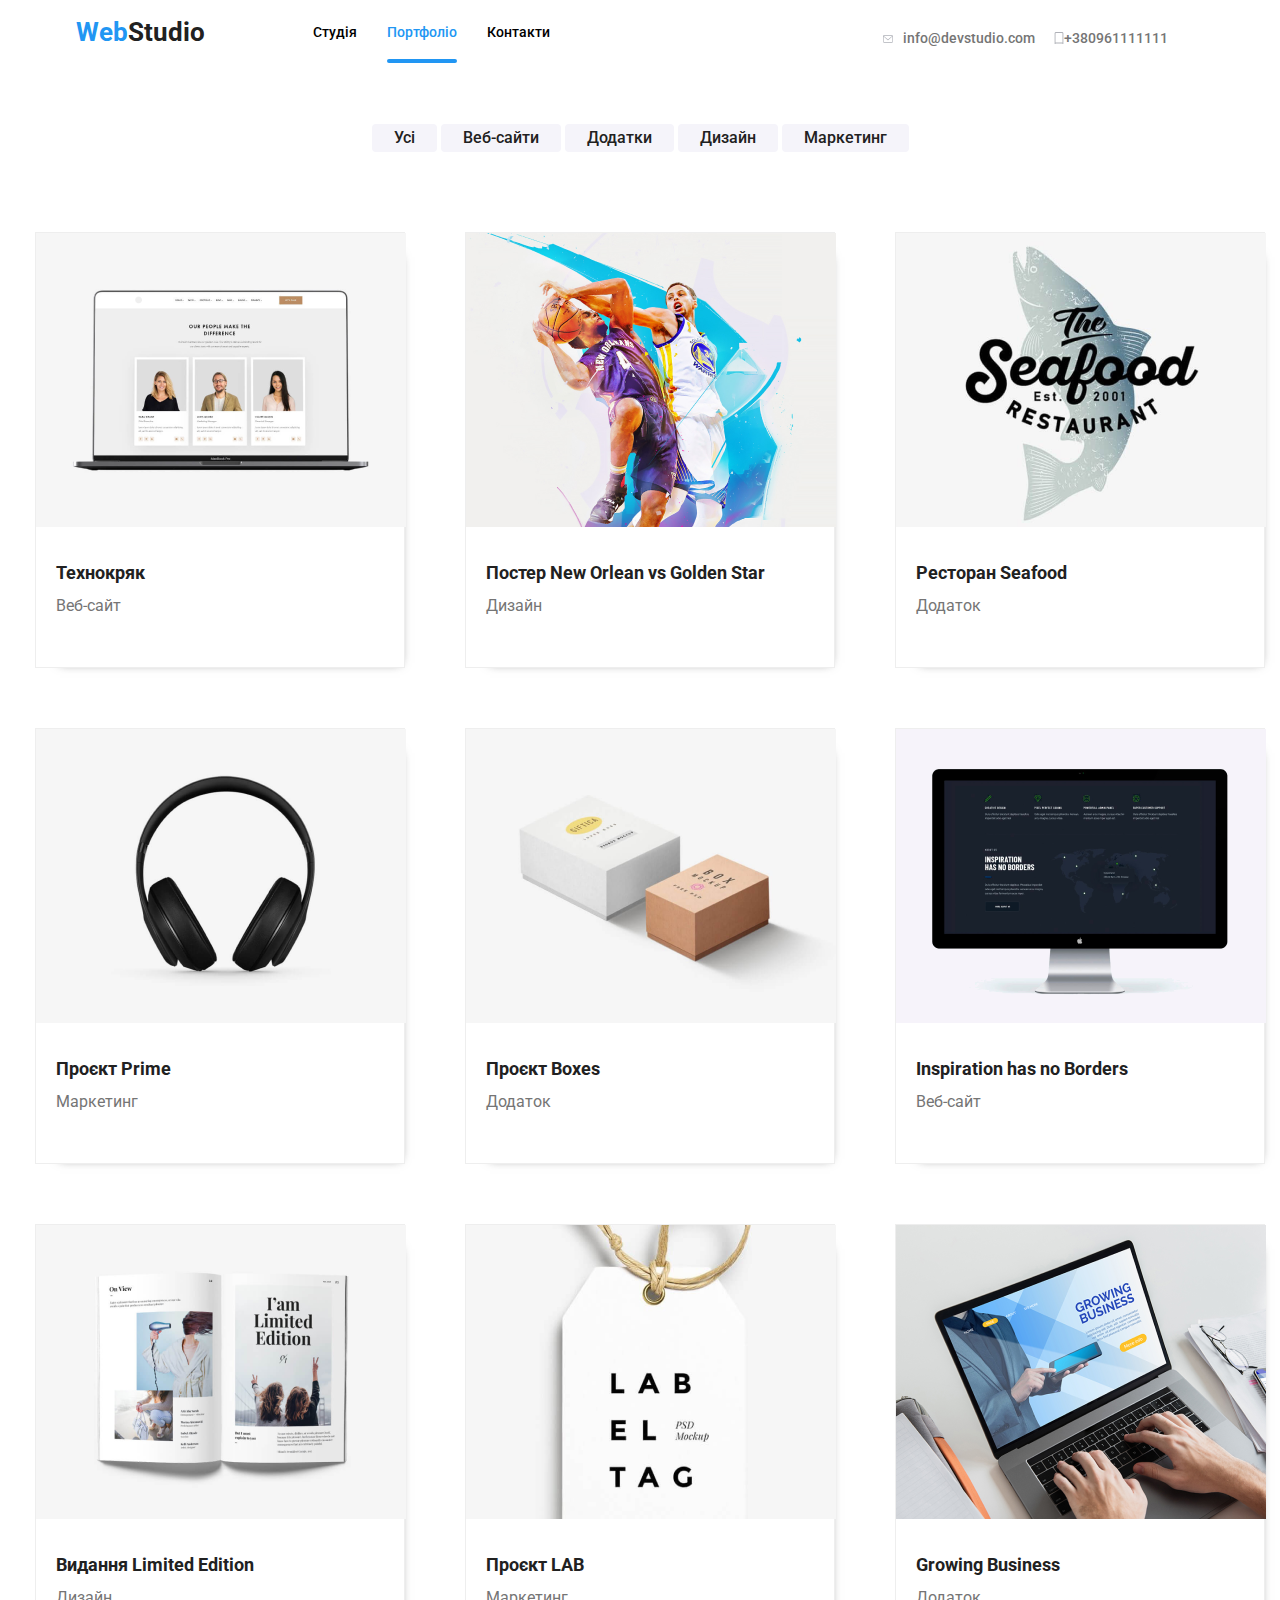
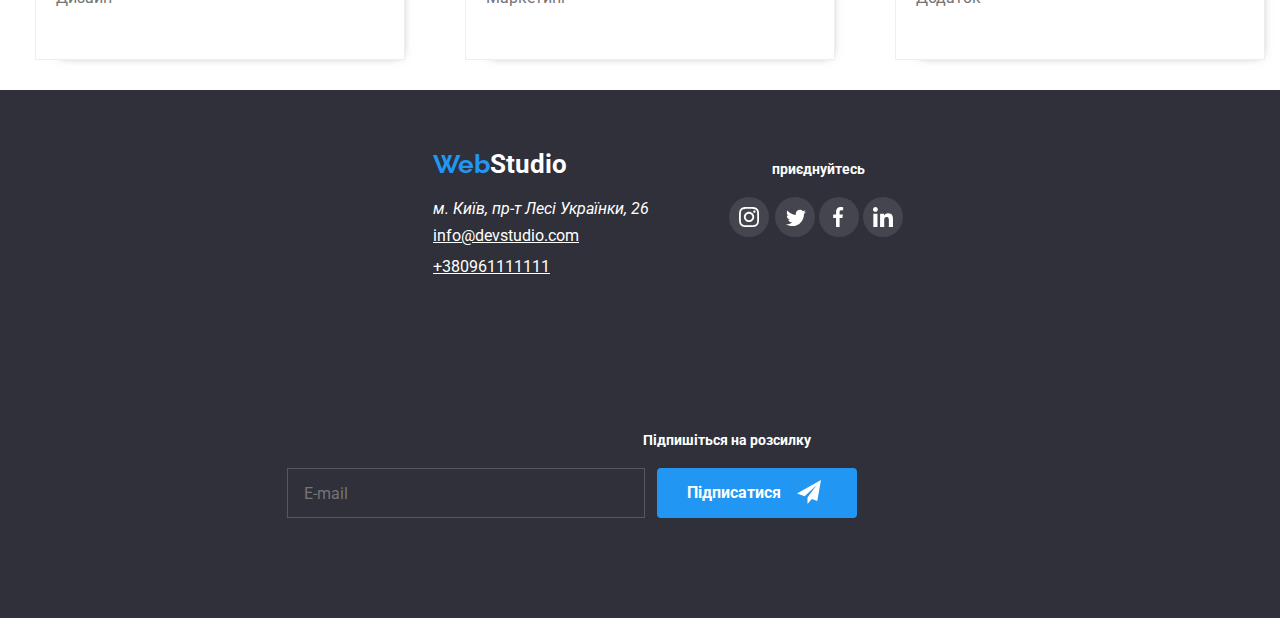
==== commit e54a129b: "icon webstudio, adaptiv" ====
--- a/portfolio.html
+++ b/portfolio.html
@@ -19,7 +19,7 @@
 </head>
 
 <body>
-    <header class="header__container header__portfolio">
+    <header class="header__container">
         <h1 class="WebStudio"><span class="blue">Web</span>Studio</h1>
         <nav class="header__nav">
             <ul class="header__list">
@@ -32,14 +32,14 @@
         <ul class="nav__contact">
             <li class="contact">
                 <svg class="svg__head">
-                    <use width="16" height="12" x="90" href="symbol-defs.svg#icon-envelope" class="svg__use">
+                    <use width="10" height="14" href="symbol-defs.svg#icon-envelope" class="svg__use">
                     </use>
                 </svg>
                 <a href="mailto:info@devstudio.com" class="header__a">info@devstudio.com</a>
             </li>
             <li class="contact">
                 <svg class="svg__head">
-                    <use width="16" height="12" x="90" href="symbol-defs.svg#icon-smartphone" class="svg__use">
+                    <use width="10" height="14" x="10" href="symbol-defs.svg#icon-smartphone" class="svg__use">
                     </use>
                 </svg>
                 <a href="tel:+380961111111" class="header__a">+380961111111</a>
--- a/css/main.css
+++ b/css/main.css
@@ -51,7 +51,7 @@
   cursor: pointer;
 }
 
-.header__container {
+.project__container, .section__footer .footer__box, .section__4 .team__grid, .section3__box .box__section, .section__2, .section__1, .header__container {
   display: -webkit-box;
   display: -ms-flexbox;
   display: flex;
@@ -61,20 +61,170 @@
   -webkit-box-align: center;
       -ms-flex-align: center;
           align-items: center;
-  text-align: center;
+  -ms-flex-wrap: wrap;
+      flex-wrap: wrap;
+}
+
+.section__footer .footer__box .footer__box3 .div__input .button__ul, .nav__contact {
+  display: -webkit-box;
+  display: -ms-flexbox;
+  display: flex;
+  list-style: none;
+}
+
+.section__5 h3, .section__4 .headers h2, .section3__box .headers h2 {
+  font: 700 36px "Roboto", sans-serif;
+  line-height: 42px;
+  letter-spacing: 3%;
+  color: #212121;
+  margin-bottom: 50px;
+}
+
+@-webkit-keyframes slideDown {
+  from {
+    opacity: 0;
+    -webkit-transform: translate(-50%, -150%);
+            transform: translate(-50%, -150%);
+  }
+  to {
+    opacity: 1;
+    -webkit-transform: translate(-50%, -50%);
+            transform: translate(-50%, -50%);
+  }
+}
+
+@keyframes slideDown {
+  from {
+    opacity: 0;
+    -webkit-transform: translate(-50%, -150%);
+            transform: translate(-50%, -150%);
+  }
+  to {
+    opacity: 1;
+    -webkit-transform: translate(-50%, -50%);
+            transform: translate(-50%, -50%);
+  }
+}
+@-webkit-keyframes slideUp {
+  from {
+    opacity: 1;
+    -webkit-transform: translate(-50%, -50%);
+            transform: translate(-50%, -50%);
+  }
+  to {
+    opacity: 0;
+    -webkit-transform: translate(-50%, -150%);
+            transform: translate(-50%, -150%);
+  }
+}
+@keyframes slideUp {
+  from {
+    opacity: 1;
+    -webkit-transform: translate(-50%, -50%);
+            transform: translate(-50%, -50%);
+  }
+  to {
+    opacity: 0;
+    -webkit-transform: translate(-50%, -150%);
+            transform: translate(-50%, -150%);
+  }
+}
+@media (max-width: 768px) and (max-width: 1440px) {
+  .header__container {
+    -webkit-box-align: center;
+        -ms-flex-align: center;
+            align-items: center;
+  }
+  .header__container .WebStudio {
+    font-weight: 700;
+    font-size: 26px;
+    font-family: "Roboto";
+    line-height: 30px;
+    color: #212121;
+    text-align: left;
+    letter-spacing: 3%;
+    margin-left: -150px;
+  }
+  .header__nav {
+    margin-left: 86px;
+    margin-right: 96px;
+  }
+  .nav__contact {
+    -webkit-box-orient: vertical;
+    -webkit-box-direction: normal;
+        -ms-flex-direction: column;
+            flex-direction: column;
+    width: 131px;
+  }
+  .nav__contact .contact {
+    width: 138px;
+  }
+  .nav__contact .contact .svg__head {
+    width: 106px;
+    height: 12px;
+    fill: #AFB1B8;
+    display: -webkit-box;
+    display: -ms-flexbox;
+    display: flex;
+    position: relative;
+    top: 15px;
+  }
+  .nav__contact .contact .header__a {
+    font-weight: 500;
+    font-size: 12px;
+    font-family: "Roboto";
+    line-height: 14px;
+    color: #757575;
+    text-align: none;
+    letter-spacing: 3%;
+    margin-left: 8px;
+  }
+  .header__link {
+    font-weight: 500;
+    font-size: 14px;
+    font-family: "Roboto";
+    line-height: 16px;
+    color: #212121;
+    text-align: none;
+    letter-spacing: 3%;
+  }
+}
+@media (max-width: 320px) {
+  .header__container {
+    width: 320px;
+  }
+  .header__container .WebStudio {
+    font-weight: 700;
+    font-size: 24px;
+    font-family: "Roboto";
+    line-height: 28px;
+    color: #212121;
+    text-align: center;
+    letter-spacing: 3%;
+    margin-left: -535px;
+  }
+  .header__nav {
+    display: none;
+  }
+  .nav__contact {
+    display: none;
+  }
+}
+.header__container {
   position: fixed;
   z-index: 1;
   background-color: #FFFFFF;
   width: 100%;
 }
 .header__container .WebStudio {
+  font-weight: 700;
+  font-size: 26px;
+  font-family: "Roboto";
+  line-height: 30px;
+  color: #212121;
   text-align: left;
-  font-weight: bold;
-  font-size: 26px;
-  line-height: auto;
-  letter-spacing: 3%;
-  cursor: pointer;
-  margin-left: -20px;
+  letter-spacing: 3%;
+  cursor: pointer;
 }
 
 .header__nav {
@@ -96,6 +246,13 @@
           align-items: flex-end;
 }
 .header__nav .header__list .header__item .header__link {
+  font-weight: 500;
+  font-size: 14px;
+  font-family: "Roboto";
+  line-height: 16px;
+  color: #212121;
+  text-align: none;
+  letter-spacing: 3%;
   -webkit-transition: 250ms cubic-bezier(0.4, 0, 0.2, 1);
   transition: 250ms cubic-bezier(0.4, 0, 0.2, 1);
   text-decoration: none;
@@ -133,12 +290,20 @@
 }
 
 .header__a {
+  font-weight: 500;
+  font-size: 14px;
+  font-family: "Roboto";
+  line-height: 16px;
+  color: #212121;
+  text-align: none;
+  letter-spacing: 3%;
   text-decoration: none;
   padding: 0 10px;
   cursor: pointer;
   color: #757575;
   -webkit-transition: 250ms cubic-bezier(0.4, 0, 0.2, 1);
   transition: 250ms cubic-bezier(0.4, 0, 0.2, 1);
+  margin-left: 10px;
 }
 .header__a:hover {
   text-decoration: none;
@@ -149,15 +314,10 @@
   transition: 250ms cubic-bezier(0.4, 0, 0.2, 1);
 }
 
-.nav__contact {
-  display: -webkit-box;
-  display: -ms-flexbox;
-  display: flex;
-  list-style: none;
-}
 .nav__contact .contact {
   -webkit-transition: 300ms cubic-bezier(0.4, 0, 0.2, 1);
   transition: 300ms cubic-bezier(0.4, 0, 0.2, 1);
+  width: 161px;
 }
 .nav__contact .contact::after:hover {
   -webkit-transition: 300ms cubic-bezier(0.4, 0, 0.2, 1);
@@ -182,7 +342,11 @@
   width: 106px;
   height: 12px;
   fill: #AFB1B8;
-  margin-left: -90px;
+  display: -webkit-box;
+  display: -ms-flexbox;
+  display: flex;
+  position: relative;
+  top: 15px;
 }
 
 .section__1 {
@@ -190,38 +354,31 @@
   background-repeat: no-repeat;
   background-color: var(--darkgrey);
   background-size: cover;
-  -webkit-box-pack: center;
-      -ms-flex-pack: center;
-          justify-content: center;
-  display: -webkit-box;
-  display: -ms-flexbox;
-  display: flex;
   -webkit-box-orient: vertical;
   -webkit-box-direction: normal;
       -ms-flex-direction: column;
           flex-direction: column;
-  -webkit-box-align: center;
-      -ms-flex-align: center;
-          align-items: center;
-  text-align: center;
   padding: 200px;
 }
 .section__1 .advertisement {
-  font-weight: black;
-  text-align: center !important;
+  font-weight: 900;
   font-size: 44px;
+  font-family: "Roboto";
   line-height: 1.36;
-  letter-spacing: 3px;
   color: var(--white);
+  text-align: center;
+  letter-spacing: 3%;
 }
 .section__1 #button {
   background-color: var(--blue);
   display: inline-block;
-  text-align: center;
-  font-weight: bold;
+  font-weight: 700;
   font-size: 16px;
+  font-family: "Roboto";
   line-height: 50px;
-  letter-spacing: 6%;
+  color: #FFFFFF;
+  text-align: center;
+  letter-spacing: 3%;
   border-radius: 4px;
   border: none;
   padding: 0 20px;
@@ -239,19 +396,12 @@
   transition: 250ms cubic-bezier(0.4, 0, 0.2, 1);
 }
 
-.section__2 {
-  display: -webkit-box;
-  display: -ms-flexbox;
-  display: flex;
-  -webkit-box-pack: center;
-      -ms-flex-pack: center;
-          justify-content: center;
-}
 .section__2 .section2__box {
   display: -webkit-box;
   display: -ms-flexbox;
   display: flex;
   margin-top: 94px;
+  gap: 20px;
 }
 .section__2 .section2__box .advantage {
   -webkit-box-flex: 1;
@@ -272,21 +422,26 @@
   width: 270px;
   height: 120px;
   background-color: #F5F4FA;
-  margin-left: 20px;
   border-radius: 5px;
 }
 .section__2 .section2__box .advantage .my__text .advantages {
-  font: 700 14px "Roboto", sans-serif;
+  font-weight: 700;
+  font-size: 14px;
+  font-family: "Roboto";
+  line-height: 3px;
   color: #212121;
   text-align: start;
-  margin-left: 25px;
-  margin-top: 20px;
-  margin-bottom: 10px;
+  letter-spacing: 3%;
+  margin: 20px 25px 10px;
 }
 .section__2 .section2__box .advantage .my__text .paragraf {
-  font: 400 14px "Roboto", sans-serif;
+  font-weight: 400;
+  font-size: 14px;
+  font-family: "Roboto";
+  line-height: 24px;
+  color: var(--grey);
   text-align: left;
-  color: var(--grey);
+  letter-spacing: 3%;
   margin-left: 25px;
 }
 
@@ -304,48 +459,34 @@
 }
 .section3__box .headers {
   text-align: center;
-  font-weight: bold;
-  font-size: 36px;
   margin: 94px 0 50px 0;
-}
-.section3__box .headers h2 {
-  font: bold 36px "Roboto", sans-serif;
-}
-.section3__box .box__section {
-  display: -webkit-box;
-  display: -ms-flexbox;
-  display: flex;
-  -ms-flex-wrap: wrap;
-      flex-wrap: wrap;
-  -webkit-box-pack: center;
-      -ms-flex-pack: center;
-          justify-content: center;
 }
 .section3__box .box__section .box {
   margin: 0 30px;
+  width: 370px;
+  height: 294px;
 }
 .section3__box .box__section .box:nth-child(1) {
   background-image: url(/img/box1.jpg);
-  width: 370px;
-  height: 294px;
 }
 .section3__box .box__section .box:nth-child(2) {
   background-image: url(/img/box2.png);
-  width: 370px;
-  height: 294px;
 }
 .section3__box .box__section .box:nth-child(3) {
   background-image: url(/img/box3.png);
-  width: 370px;
-  height: 294px;
 }
 .section3__box .box__section .box .box__text {
-  color: white;
   background-color: var(--darkgrey);
-  text-align: center;
   padding: 23px 50px;
   opacity: 85%;
-  margin-top: 221px;
+  margin-top: 232px;
+  font-weight: 700;
+  font-size: 14px;
+  font-family: "Roboto";
+  line-height: 16px;
+  color: var(--white);
+  text-align: center;
+  letter-spacing: 3%;
 }
 
 /* наша група */
@@ -355,22 +496,7 @@
 }
 .section__4 .headers {
   text-align: center;
-  font-weight: bold;
-  font-size: 36px;
   margin: 94px 0 50px 0;
-}
-.section__4 .headers h2 {
-  font: bold 36px "Roboto", sans-serif;
-}
-.section__4 .team__grid {
-  display: -webkit-box;
-  display: -ms-flexbox;
-  display: flex;
-  -ms-flex-wrap: wrap;
-      flex-wrap: wrap;
-  -webkit-box-pack: center;
-      -ms-flex-pack: center;
-          justify-content: center;
 }
 .section__4 .team__grid .person {
   text-align: center;
@@ -383,17 +509,23 @@
   border-radius: 0px 0px 4px 4px;
 }
 .section__4 .team__grid .person .name__person {
-  font: 500 16px "Roboto", sans-serif;
+  font-weight: 500;
+  font-size: 16px;
+  font-family: "Roboto";
   line-height: 19px;
-  letter-spacing: 3%;
   color: #212121;
+  text-align: center;
+  letter-spacing: 3%;
   margin-top: 20px;
 }
 .section__4 .team__grid .person .make {
-  font: 400 16px "Roboto";
+  font-weight: 400;
+  font-size: 16px;
+  font-family: "Roboto";
   line-height: 19px;
-  letter-spacing: 3%;
-  color: #757575;
+  color: var(grey);
+  text-align: center;
+  letter-spacing: 3%;
   margin-top: 10px;
 }
 .section__4 .team__grid .person .person__icon {
@@ -423,16 +555,8 @@
 }
 
 .section__5 {
-  font-family: "Roboto", sans-serif;
   text-align: center;
   margin: 94px 120px;
-}
-.section__5 h3 {
-  font: 700 36px "Roboto", sans-serif;
-  line-height: 42px;
-  letter-spacing: 3%;
-  color: #212121;
-  margin-bottom: 50px;
 }
 .section__5 .logo__box .logo__img {
   padding: 16px 32px;
@@ -442,22 +566,105 @@
   width: 170px;
   height: 92px;
   fill: #AFB1B8;
+  cursor: pointer;
   -webkit-transition: 250ms cubic-bezier(0.4, 0, 0.2, 1);
   transition: 250ms cubic-bezier(0.4, 0, 0.2, 1);
 }
 .section__5 .logo__box .logo__img:hover {
-  padding: 16px 32px;
   border: 1px solid #2196F3;
-  border-radius: 4px;
-  margin-right: 30px;
-  -webkit-transition: 250ms cubic-bezier(0.4, 0, 0.2, 1);
-  transition: 250ms cubic-bezier(0.4, 0, 0.2, 1);
-  cursor: pointer;
+  -webkit-transition: 250ms cubic-bezier(0.4, 0, 0.2, 1);
+  transition: 250ms cubic-bezier(0.4, 0, 0.2, 1);
   -webkit-transform: scale(1.1);
           transform: scale(1.1);
   fill: #2196F3;
 }
 
+@media (max-width: 768px) {
+  .section__1 .advertisement {
+    font-weight: 900;
+    font-size: 26px;
+    font-family: "Roboto";
+    line-height: 1.36;
+    color: var(--white);
+    text-align: center;
+    letter-spacing: 3%;
+  }
+  .section__1 #button {
+    font-weight: 700;
+    font-size: 16px;
+    font-family: "Roboto";
+    line-height: 30px;
+    color: #FFFFFF;
+    text-align: center;
+    letter-spacing: 3%;
+    padding: 10px 20px;
+  }
+  .section__2 .section2__box {
+    -ms-flex-wrap: wrap;
+        flex-wrap: wrap;
+    margin-top: 60px;
+  }
+  .section__2 .section2__box .advantage .my__text {
+    position: relative;
+    left: 20px;
+  }
+  .section__2 .section2__box .advantage .my__text .advantages {
+    font-weight: 700;
+    font-size: 14px;
+    font-family: "Roboto";
+    line-height: 3px;
+    color: #212121;
+    text-align: start;
+    letter-spacing: 3%;
+    margin: 20px 25px 10px;
+  }
+  .section__2 .section2__box .advantage .my__text .paragraf {
+    font-weight: 400;
+    font-size: 14px;
+    font-family: "Roboto";
+    line-height: 24px;
+    color: var(--grey);
+    text-align: left;
+    letter-spacing: 3%;
+    margin-left: 25px;
+  }
+  .section3__box {
+    display: none;
+  }
+  .section__4 .headers {
+    padding-top: 60px;
+  }
+  .section__4 .headers h2 {
+    font-weight: 700;
+    font-size: 28px;
+    font-family: "Roboto";
+    line-height: 32px;
+    color: #212121;
+    text-align: center;
+    letter-spacing: 3%;
+  }
+  .section__4 .team__grid .person:nth-of-type(1) {
+    margin-bottom: 30px;
+  }
+  .section__4 .team__grid .person:nth-of-type(2) {
+    margin-bottom: 30px;
+  }
+  .section__5 h3 {
+    font-weight: 700;
+    font-size: 28px;
+    font-family: "Roboto";
+    line-height: 32px;
+    color: #212121;
+    text-align: center;
+    letter-spacing: 3%;
+  }
+  .section__5 .logo__box {
+    height: 227px !important;
+  }
+  .section__5 .logo__box .logo__img {
+    width: 226px;
+  }
+}
 .backdrop {
   position: fixed;
   top: 0;
@@ -533,7 +740,7 @@
   cursor: pointer;
   fill: #000;
   border: 1px solid rgba(0, 0, 0, 0.1019607843);
-  padding: 10px;
+  padding: 3px;
   border-radius: 100%;
   -webkit-transition: 250ms cubic-bezier(0.4, 0, 0.2, 1);
   transition: 250ms cubic-bezier(0.4, 0, 0.2, 1);
@@ -545,24 +752,25 @@
   transition: 250ms cubic-bezier(0.4, 0, 0.2, 1);
 }
 .box__modal h3 {
-  text-align: center;
-  font-family: "Roboto", sans-serif;
   font-weight: 700;
   font-size: 20px;
+  font-family: "Roboto";
   line-height: 23px;
-  letter-spacing: 3%;
   color: #212121;
+  text-align: center;
+  letter-spacing: 3%;
   margin: 20px 0 12px 0;
 }
 .box__modal label {
   width: 448px;
   height: 58px;
-  color: #757575;
-  font-family: "Roboto", sans-serif;
   font-weight: 400;
   font-size: 12px;
+  font-family: "Roboto";
   line-height: 14px;
-  letter-spacing: 1%;
+  color: #757575;
+  text-align: center;
+  letter-spacing: 3%;
   margin-bottom: 15px;
   position: relative;
 }
@@ -671,15 +879,6 @@
 }
 .section__footer .footer__box {
   background-color: var(--darkgrey);
-  display: -webkit-box;
-  display: -ms-flexbox;
-  display: flex;
-  -webkit-box-pack: center;
-      -ms-flex-pack: center;
-          justify-content: center;
-  -webkit-box-align: center;
-      -ms-flex-align: center;
-          align-items: center;
   margin-left: 60px;
 }
 .section__footer .footer__box .footer__box1 {
@@ -721,12 +920,13 @@
   text-align: start;
 }
 .section__footer .footer__box .footer__box2 h4 {
-  color: #FFFFFF;
-  font-family: "Roboto", sans-serif;
   font-weight: 700;
   font-size: 14px;
-  letter-spacing: 3%;
-  line-height: 16.41px;
+  font-family: "Roboto";
+  line-height: 16px;
+  color: var(--white);
+  text-align: center;
+  letter-spacing: 3%;
   margin-left: 10px;
   margin-bottom: 20px;
 }
@@ -777,12 +977,13 @@
   margin-right: -10px;
 }
 .section__footer .footer__box .footer__box3 h4 {
-  color: #FFFFFF;
-  font-family: "Roboto", sans-serif;
   font-weight: 700;
-  font-size: 14px;
-  letter-spacing: 3%;
-  line-height: 16.41px;
+  font-size: 16px;
+  font-family: "Roboto";
+  line-height: 16px;
+  color: var(--white);
+  text-align: center;
+  letter-spacing: 3%;
   margin-left: 10px;
   margin-bottom: 20px;
 }
@@ -797,23 +998,18 @@
   background-color: #2F303A;
   border: 1px solid rgba(255, 255, 255, 0.1882352941);
 }
-.section__footer .footer__box .footer__box3 .div__input .button__ul {
-  display: -webkit-box;
-  display: -ms-flexbox;
-  display: flex;
-  list-style: none;
-}
 .section__footer .footer__box .footer__box3 .div__input .button__ul .button__f {
   width: 200px;
   height: 50px;
   font-weight: 700;
   font-size: 16px;
+  font-family: "Roboto";
   line-height: 30px;
-  letter-spacing: 6%;
-  color: #FFFFFF;
+  color: var(--white);
+  text-align: start;
+  letter-spacing: 3%;
   background-color: #2196F3;
   border: none;
-  text-align: start;
   padding-left: 30px;
   border-radius: 4px;
   margin-left: 12px;
@@ -856,140 +1052,6 @@
   padding-left: 16px;
 }
 
-.header__container {
-  display: -webkit-box;
-  display: -ms-flexbox;
-  display: flex;
-  -webkit-box-pack: center;
-      -ms-flex-pack: center;
-          justify-content: center;
-  -webkit-box-align: center;
-      -ms-flex-align: center;
-          align-items: center;
-  text-align: center;
-  position: fixed;
-  z-index: 1;
-  background-color: #FFFFFF;
-  width: 100%;
-}
-.header__container .WebStudio {
-  text-align: left;
-  font-weight: bold;
-  font-size: 26px;
-  line-height: auto;
-  letter-spacing: 3%;
-  cursor: pointer;
-  margin-left: -20px;
-}
-
-.header__nav {
-  margin-left: 93px;
-  margin-right: 318px;
-}
-.header__nav .header__list {
-  display: -webkit-box;
-  display: -ms-flexbox;
-  display: flex;
-  list-style: none;
-  padding: 0;
-  margin: 0;
-}
-.header__nav .header__list .header__item {
-  margin: 0 15px;
-  -webkit-box-align: end;
-      -ms-flex-align: end;
-          align-items: flex-end;
-}
-.header__nav .header__list .header__item .header__link {
-  -webkit-transition: 250ms cubic-bezier(0.4, 0, 0.2, 1);
-  transition: 250ms cubic-bezier(0.4, 0, 0.2, 1);
-  text-decoration: none;
-  color: var(--black);
-  position: relative;
-  padding-bottom: 23px;
-}
-.header__nav .header__list .header__item .header__link:hover {
-  color: #2196F3;
-  -webkit-transition: 250ms cubic-bezier(0.4, 0, 0.2, 1);
-  transition: 250ms cubic-bezier(0.4, 0, 0.2, 1);
-}
-.header__nav .header__list .header__item .header__link:hover::after {
-  -webkit-transition: 300ms cubic-bezier(0.4, 0, 0.2, 1);
-  transition: 300ms cubic-bezier(0.4, 0, 0.2, 1);
-  content: "";
-  position: absolute;
-  height: 4px;
-  background-color: #2196F3;
-  left: 0;
-  bottom: 0;
-  border-radius: 4px;
-  width: 100%;
-}
-
-.underline:after {
-  content: "";
-  position: absolute;
-  height: 4px;
-  background-color: #2196F3;
-  left: 0;
-  bottom: 0;
-  border-radius: 4px;
-  width: 100%;
-}
-
-.header__a {
-  text-decoration: none;
-  padding: 0 10px;
-  cursor: pointer;
-  color: #757575;
-  -webkit-transition: 250ms cubic-bezier(0.4, 0, 0.2, 1);
-  transition: 250ms cubic-bezier(0.4, 0, 0.2, 1);
-}
-.header__a:hover {
-  text-decoration: none;
-  padding: 0 10px;
-  cursor: pointer;
-  color: #2196F3;
-  -webkit-transition: 250ms cubic-bezier(0.4, 0, 0.2, 1);
-  transition: 250ms cubic-bezier(0.4, 0, 0.2, 1);
-}
-
-.nav__contact {
-  display: -webkit-box;
-  display: -ms-flexbox;
-  display: flex;
-  list-style: none;
-}
-.nav__contact .contact {
-  -webkit-transition: 300ms cubic-bezier(0.4, 0, 0.2, 1);
-  transition: 300ms cubic-bezier(0.4, 0, 0.2, 1);
-}
-.nav__contact .contact::after:hover {
-  -webkit-transition: 300ms cubic-bezier(0.4, 0, 0.2, 1);
-  transition: 300ms cubic-bezier(0.4, 0, 0.2, 1);
-  content: "";
-  position: absolute;
-  height: 4px;
-  background-color: #2196F3;
-  left: 0;
-  bottom: 0;
-  border-radius: 4px;
-  width: 100%;
-}
-.nav__contact .contact:hover .svg__head {
-  fill: #2196F3;
-  color: #2196F3;
-  cursor: pointer;
-  -webkit-transition: 250ms cubic-bezier(0.4, 0, 0.2, 1);
-  transition: 250ms cubic-bezier(0.4, 0, 0.2, 1);
-}
-.nav__contact .contact .svg__head {
-  width: 106px;
-  height: 12px;
-  fill: #AFB1B8;
-  margin-left: -90px;
-}
-
 .header__portfolio {
   border-bottom: 1px #ECECEC solid;
   margin-bottom: 94px;
@@ -1001,14 +1063,17 @@
   padding-top: 124px;
 }
 .filters .filter__button {
-  font-family: "Roboto", sans-serif;
+  font-weight: 500;
+  font-size: 16px;
+  font-family: "Roboto";
+  line-height: 16px;
+  color: #212121;
+  text-align: center;
+  letter-spacing: 3%;
   background-color: #F5F4FA;
-  color: #212121;
   border-radius: 4px;
   border: none;
   padding: 6px 22px;
-  font-size: 16px;
-  font-weight: 500;
   -webkit-transition: 0.4s ease-in-out;
   transition: 0.4s ease-in-out;
 }
@@ -1021,11 +1086,6 @@
 }
 
 .project__container {
-  display: -webkit-box;
-  display: -ms-flexbox;
-  display: flex;
-  -ms-flex-wrap: wrap;
-      flex-wrap: wrap;
   width: 1300px;
   margin-left: auto;
   margin-right: auto;
@@ -1075,7 +1135,10 @@
   margin: 63px 24px;
   font-weight: 400;
   font-size: 18px;
+  font-family: "Roboto";
   line-height: 28px;
+  color: var(--white);
+  text-align: none;
   letter-spacing: 3%;
 }
 .project__container .project .img__div .card__h::before {
@@ -1091,17 +1154,22 @@
   line-height: 36px;
 }
 .project__container .project .project__title .portfolio__h2 {
-  font-family: "Roboto", sans-serif;
   font-weight: 700;
   font-size: 18px;
+  font-family: "Roboto";
   line-height: 36px;
+  color: #212121;
+  text-align: none;
+  letter-spacing: 3%;
 }
 .project__container .project .project__title .portfolio__p {
-  font-family: "Roboto", sans-serif;
   font-weight: 400;
   font-size: 16px;
+  font-family: "Roboto";
   line-height: 30px;
-  color: #757575;
+  color: var(--grey);
+  text-align: none;
+  letter-spacing: 3%;
 }
 
 .section__footer {
@@ -1109,12 +1177,6 @@
 }
 .section__footer .footer__box {
   background-color: var(--darkgrey);
-  display: -webkit-box;
-  display: -ms-flexbox;
-  display: flex;
-  -webkit-box-pack: center;
-      -ms-flex-pack: center;
-          justify-content: center;
   -webkit-box-align: center;
       -ms-flex-align: center;
           align-items: center;
@@ -1125,10 +1187,6 @@
   display: -webkit-box;
   display: -ms-flexbox;
   display: flex;
-  -webkit-box-orient: vertical;
-  -webkit-box-direction: normal;
-      -ms-flex-direction: column;
-          flex-direction: column;
   margin-right: 70px;
   margin-top: 60px;
 }
@@ -1152,19 +1210,16 @@
   display: -webkit-box;
   display: -ms-flexbox;
   display: flex;
-  -webkit-box-orient: vertical;
-  -webkit-box-direction: normal;
-      -ms-flex-direction: column;
-          flex-direction: column;
   text-align: start;
 }
 .section__footer .footer__box .footer__box2 h4 {
-  color: #FFFFFF;
-  font-family: "Roboto", sans-serif;
   font-weight: 700;
   font-size: 14px;
-  letter-spacing: 3%;
-  line-height: 16.41px;
+  font-family: "Roboto";
+  line-height: 16px;
+  color: var(--white);
+  text-align: none;
+  letter-spacing: 3%;
   margin-left: 10px;
   margin-bottom: 20px;
 }
@@ -1215,12 +1270,13 @@
   margin-right: -10px;
 }
 .section__footer .footer__box .footer__box3 h4 {
-  color: #FFFFFF;
-  font-family: "Roboto", sans-serif;
   font-weight: 700;
   font-size: 14px;
-  letter-spacing: 3%;
-  line-height: 16.41px;
+  font-family: "Roboto";
+  line-height: 16px;
+  color: var(--white);
+  text-align: none;
+  letter-spacing: 3%;
   margin-left: 10px;
   margin-bottom: 20px;
 }
@@ -1235,23 +1291,18 @@
   background-color: #2F303A;
   border: 1px solid rgba(255, 255, 255, 0.1882352941);
 }
-.section__footer .footer__box .footer__box3 .div__input .button__ul {
-  display: -webkit-box;
-  display: -ms-flexbox;
-  display: flex;
-  list-style: none;
-}
 .section__footer .footer__box .footer__box3 .div__input .button__ul .button__f {
   width: 200px;
   height: 50px;
   font-weight: 700;
   font-size: 16px;
+  font-family: "Roboto";
   line-height: 30px;
-  letter-spacing: 6%;
-  color: #FFFFFF;
+  color: var(--white);
+  text-align: start;
+  letter-spacing: 3%;
   background-color: #2196F3;
   border: none;
-  text-align: start;
   padding-left: 30px;
   border-radius: 4px;
   margin-left: 12px;
@@ -1292,54 +1343,4 @@
 
 input::placeholder {
   padding-left: 16px;
-}
-
-@-webkit-keyframes slideDown {
-  from {
-    opacity: 0;
-    -webkit-transform: translate(-50%, -150%);
-            transform: translate(-50%, -150%);
-  }
-  to {
-    opacity: 1;
-    -webkit-transform: translate(-50%, -50%);
-            transform: translate(-50%, -50%);
-  }
-}
-
-@keyframes slideDown {
-  from {
-    opacity: 0;
-    -webkit-transform: translate(-50%, -150%);
-            transform: translate(-50%, -150%);
-  }
-  to {
-    opacity: 1;
-    -webkit-transform: translate(-50%, -50%);
-            transform: translate(-50%, -50%);
-  }
-}
-@-webkit-keyframes slideUp {
-  from {
-    opacity: 1;
-    -webkit-transform: translate(-50%, -50%);
-            transform: translate(-50%, -50%);
-  }
-  to {
-    opacity: 0;
-    -webkit-transform: translate(-50%, -150%);
-            transform: translate(-50%, -150%);
-  }
-}
-@keyframes slideUp {
-  from {
-    opacity: 1;
-    -webkit-transform: translate(-50%, -50%);
-            transform: translate(-50%, -50%);
-  }
-  to {
-    opacity: 0;
-    -webkit-transform: translate(-50%, -150%);
-            transform: translate(-50%, -150%);
-  }
 }/*# sourceMappingURL=main.css.map */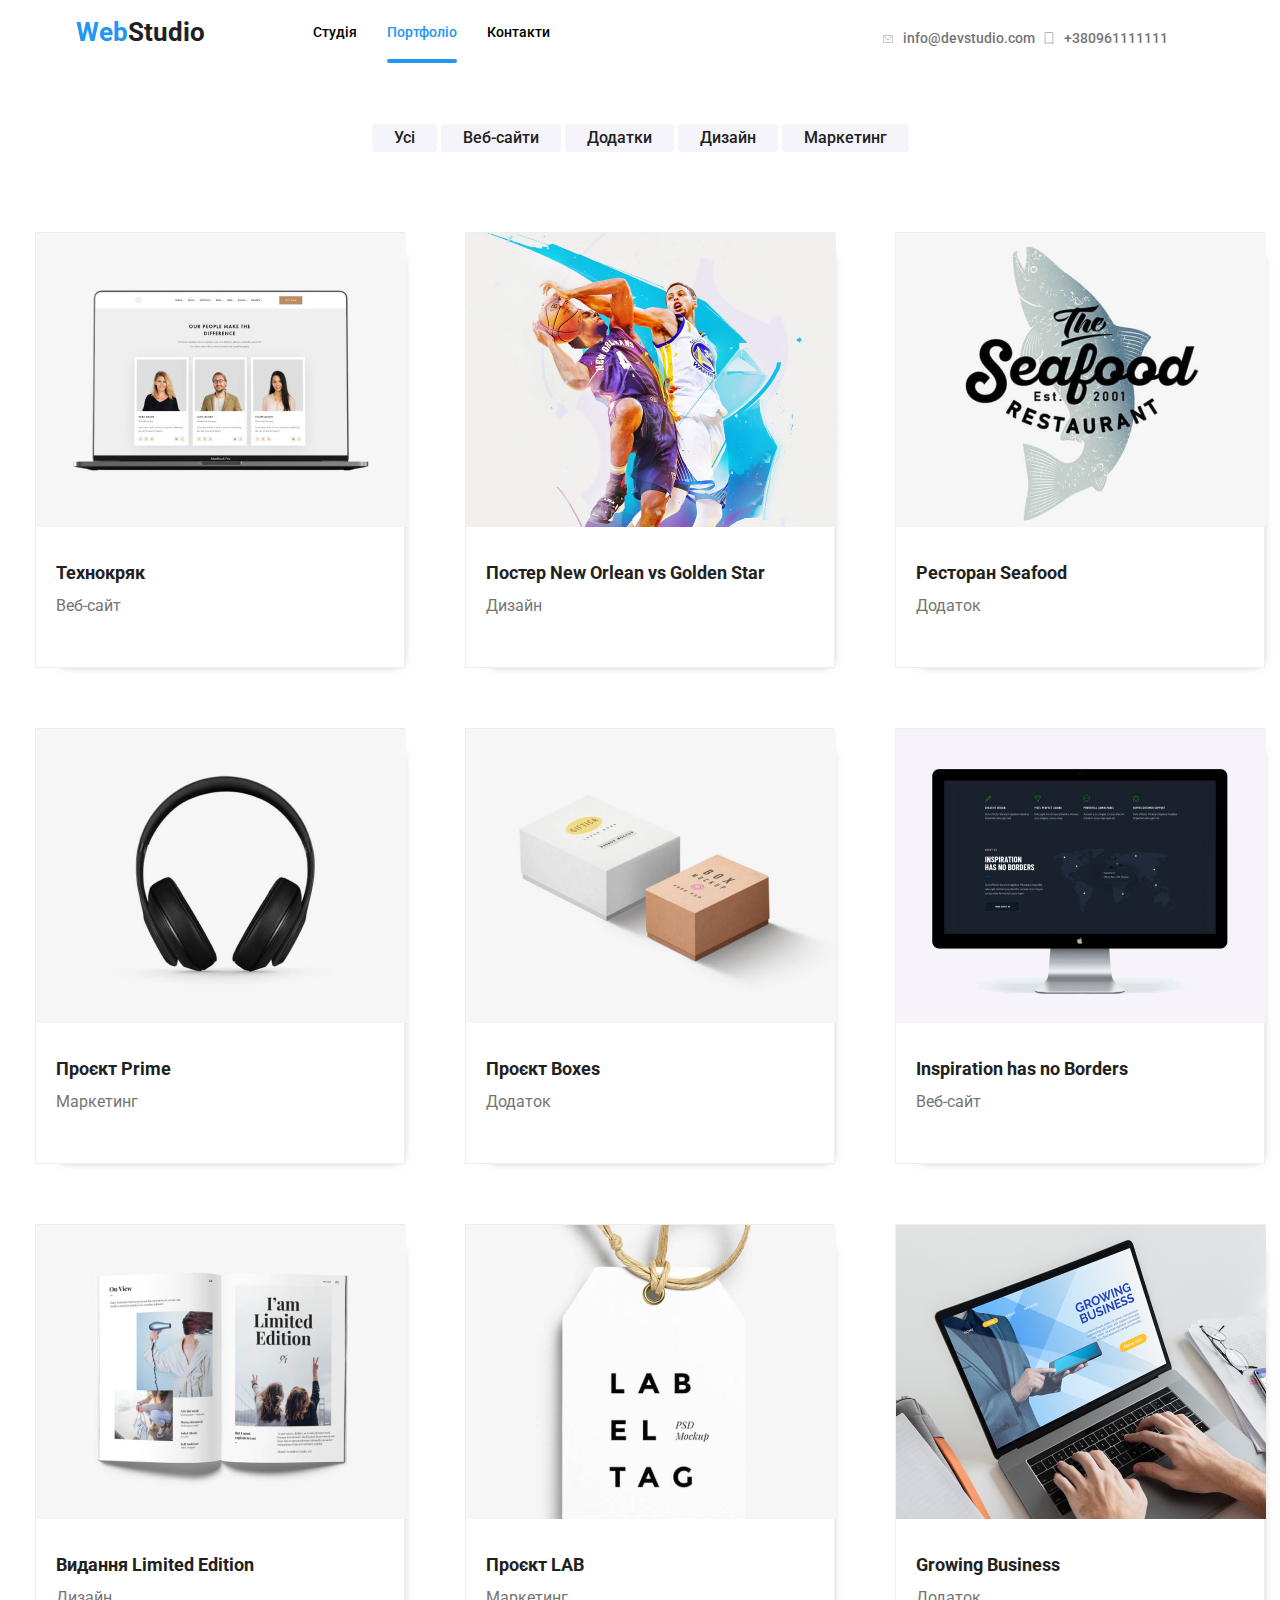
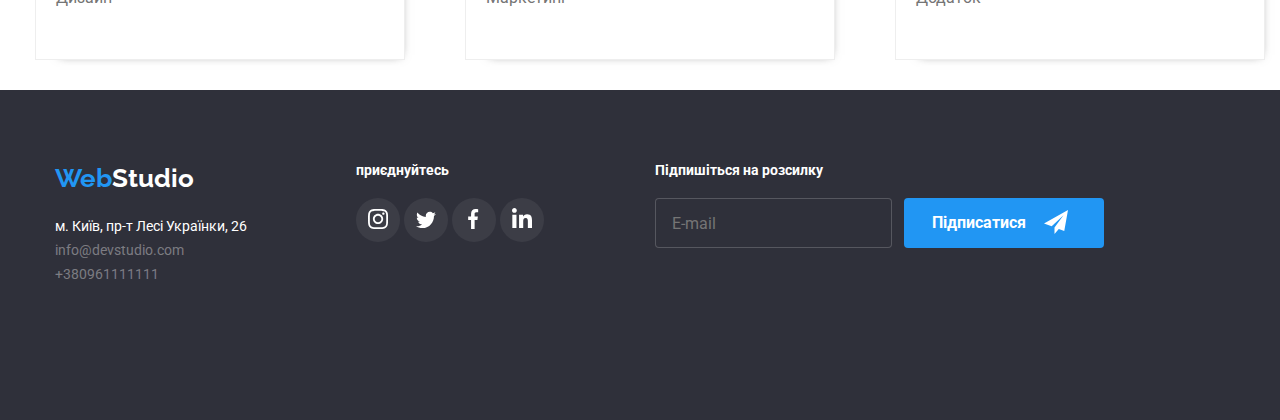
==== commit 5317290d: "big update html scss adaptiv" ====
--- a/portfolio.html
+++ b/portfolio.html
@@ -4,7 +4,7 @@
 <head>
     <meta charset="UTF-8">
     <meta name="viewport" content="width=device-width, initial-scale=1.0">
-    <title>Document</title>
+    <title>Portfolio</title>
     <link rel="stylesheet" href="./css/normalize.css">
     <link rel="stylesheet" href="./css/main.css">
     <link rel="preconnect" href="https://fonts.googleapis.com">
@@ -39,7 +39,7 @@
             </li>
             <li class="contact">
                 <svg class="svg__head">
-                    <use width="10" height="14" x="10" href="symbol-defs.svg#icon-smartphone" class="svg__use">
+                    <use width="10" height="14" href="symbol-defs.svg#icon-smartphone" class="svg__use">
                     </use>
                 </svg>
                 <a href="tel:+380961111111" class="header__a">+380961111111</a>
@@ -200,47 +200,44 @@
                 </div>
             </div>
     </main>
-    <footer class="section__footer" id="footer">
-        <div class="footer__box">
-            <section class="footer__box1">
-                <h3 class="WebStudio2 , text__decoration"><span class="blue"
-                        style="font-family: Raleway, sans-serif;">Web</span><span class="white">Studio</span>
+    <footer class="footer" id="footer">
+        <div class="footer__container">
+            <div class="foot__box1">
+                <h3 class="footer__Webstudio"><span class="Web">Web</span><span class="Studio">Studio</span>
                 </h3>
-                <address>
-                    <p class="white , text__decoration">м. Київ, пр-т Лесі Українки, 26</p>
-                </address>
-                <a href="mailto:info@devstudio.com" class="white , text__decoration">info@devstudio.com</a>
+                <p class="footer__address">м. Київ, пр-т Лесі Українки, 26</p>
+                <a href="mailto:info@devstudio.com" class="footer__contact">info@devstudio.com</a>
                 <br>
-                <a href="tel:+380961111111" class="white , text__decoration">+380961111111</a>
-            </section>
-            <section class="footer__box2">
+                <a href="tel:+380961111111" class="footer__contact">+380961111111</a>
+            </div>
+            <div class="foot__box2">
                 <h4>приєднуйтесь</h4>
-                <div class="footer__div">
-                    <svg class="icon__footer1">
-                        <use width="20" height="20" y="10" x="10" href="symbol-defs.svg#icon-instagram"></use>
-                    </svg>
-                    <svg class="icon__footer">
-                        <use width="20" height="20" y="11" x="11" href="symbol-defs.svg#icon-twitter"></use>
-                    </svg><svg class="icon__footer">
-                        <use width="20" height="20" y="10" x="9" href="symbol-defs.svg#icon-facebook"></use>
-                    </svg><svg class="icon__footer">
-                        <use width="20" height="20" y="10" x="10" href="symbol-defs.svg#icon-linkedin"></use>
-                    </svg>
-                </div>
-            </section>
-            <section class="footer__box3">
+                <svg class="box2__contact">
+                    <use width="20" height="20" y="11" x="12" href="symbol-defs.svg#icon-instagram"></use>
+                </svg>
+                <svg class="box2__contact">
+                    <use width="20" height="20" y="12" x="12" href="symbol-defs.svg#icon-twitter"></use>
+                </svg>
+                <svg class="box2__contact">
+                    <use width="20" height="20" y="11" x="11" href="symbol-defs.svg#icon-facebook"></use>
+                </svg>
+                <svg class="box2__contact">
+                    <use width="20" height="20" y="10" x="12" href="symbol-defs.svg#icon-linkedin"></use>
+                </svg>
+            </div>
+            <div class="foot__box3">
                 <h4>Підпишіться на розсилку</h4>
-                <div class="div__input">
+                <div class="box">
                     <label for="email"></label>
                     <input type="email" placeholder="E-mail" class="email">
-                    <ul class="button__ul">
+                    <div class="button__box">
                         <button class="button__f">Підписатися</button>
                         <svg class="icon__b">
                             <use width="24" height="24" href="symbol-defs.svg#icon-send"></use>
                         </svg>
-                    </ul>
-                </div>
-            </section>
+                    </div>
+                </div>
+            </div>
         </div>
     </footer>
 </body>
--- a/css/main.css
+++ b/css/main.css
@@ -51,7 +51,7 @@
   cursor: pointer;
 }
 
-.project__container, .section__footer .footer__box, .section__4 .team__grid, .section3__box .box__section, .section__2, .section__1, .header__container {
+.project__container, .section__4 .team__grid, .section3__box .box__section, .section__2, .section__1, .header__container {
   display: -webkit-box;
   display: -ms-flexbox;
   display: flex;
@@ -65,7 +65,7 @@
       flex-wrap: wrap;
 }
 
-.section__footer .footer__box .footer__box3 .div__input .button__ul, .nav__contact {
+.foot__box3 .button__box, .nav__contact {
   display: -webkit-box;
   display: -ms-flexbox;
   display: flex;
@@ -146,8 +146,8 @@
     margin-left: -150px;
   }
   .header__nav {
-    margin-left: 86px;
-    margin-right: 96px;
+    margin-left: 86px !important;
+    margin-right: 96px !important;
   }
   .nav__contact {
     -webkit-box-orient: vertical;
@@ -358,7 +358,7 @@
   -webkit-box-direction: normal;
       -ms-flex-direction: column;
           flex-direction: column;
-  padding: 200px;
+  padding: 200px 0;
 }
 .section__1 .advertisement {
   font-weight: 900;
@@ -556,7 +556,8 @@
 
 .section__5 {
   text-align: center;
-  margin: 94px 120px;
+  margin-top: 94px;
+  margin-bottom: 120px;
 }
 .section__5 .logo__box .logo__img {
   padding: 16px 32px;
@@ -600,13 +601,123 @@
     padding: 10px 20px;
   }
   .section__2 .section2__box {
+    margin-top: 60px;
+    display: -webkit-box;
+    display: -ms-flexbox;
+    display: flex;
+    -webkit-box-orient: horizontal;
+    -webkit-box-direction: normal;
+        -ms-flex-flow: row wrap;
+            flex-flow: row wrap;
+  }
+  .section__2 .section2__box .advantage .my__text {
+    position: relative;
+    left: 20px;
+  }
+  .section__2 .section2__box .advantage .my__text .advantages {
+    font-weight: 700;
+    font-size: 14px;
+    font-family: "Roboto";
+    line-height: 3px;
+    color: #212121;
+    text-align: start;
+    letter-spacing: 3%;
+    margin: 20px 25px 10px;
+  }
+  .section__2 .section2__box .advantage .my__text .paragraf {
+    font-weight: 400;
+    font-size: 14px;
+    font-family: "Roboto";
+    line-height: 24px;
+    color: var(--grey);
+    text-align: left;
+    letter-spacing: 3%;
+    margin-left: 25px;
+  }
+  .section3__box {
+    display: none;
+  }
+  .section__4 .headers {
+    padding-top: 60px;
+  }
+  .section__4 .headers h2 {
+    font-weight: 700;
+    font-size: 28px;
+    font-family: "Roboto";
+    line-height: 32px;
+    color: #212121;
+    text-align: center;
+    letter-spacing: 3%;
+  }
+  .section__4 .team__grid .person:nth-of-type(1) {
+    margin-bottom: 30px;
+  }
+  .section__4 .team__grid .person:nth-of-type(2) {
+    margin-bottom: 30px;
+  }
+  .section__5 {
+    width: 768px;
+    height: 285px;
+    text-align: center;
+    margin: 60px 0;
+  }
+  .section__5 h3 {
+    font-weight: 700;
+    font-size: 28px;
+    font-family: "Roboto";
+    line-height: 32px;
+    color: #212121;
+    text-align: center;
+    letter-spacing: 3%;
+  }
+  .section__5 .logo__box {
+    display: -webkit-box;
+    display: -ms-flexbox;
+    display: flex;
+    -webkit-box-orient: horizontal;
+    -webkit-box-direction: normal;
+        -ms-flex-flow: row wrap;
+            flex-flow: row wrap;
+  }
+  .section__5 .logo__box .logo__img {
+    width: 226px;
+    padding: 22px 64px;
+    margin: 6px auto;
+  }
+}
+@media (max-width: 320px) {
+  .section__1 {
+    width: 320px !important;
+  }
+  .section__1 .advertisement {
+    font-weight: 900;
+    font-size: 22px;
+    font-family: "Roboto";
+    line-height: 42px;
+    color: var(--white);
+    text-align: center;
+    letter-spacing: 3%;
+    width: 320px;
+    height: 84px;
+  }
+  .section__1 #button {
+    font-weight: 700;
+    font-size: 16px;
+    font-family: "Roboto";
+    line-height: 30px;
+    color: #FFFFFF;
+    text-align: center;
+    letter-spacing: 3%;
+    padding: 10px 20px;
+  }
+  .section__2 .section2__box {
     -ms-flex-wrap: wrap;
         flex-wrap: wrap;
     margin-top: 60px;
   }
   .section__2 .section2__box .advantage .my__text {
     position: relative;
-    left: 20px;
+    left: -5px;
   }
   .section__2 .section2__box .advantage .my__text .advantages {
     font-weight: 700;
@@ -631,6 +742,10 @@
   .section3__box {
     display: none;
   }
+  .section__4 {
+    margin-top: 60px;
+    margin-bottom: -60px;
+  }
   .section__4 .headers {
     padding-top: 60px;
   }
@@ -643,11 +758,12 @@
     text-align: center;
     letter-spacing: 3%;
   }
-  .section__4 .team__grid .person:nth-of-type(1) {
+  .section__4 .team__grid .person {
     margin-bottom: 30px;
   }
-  .section__4 .team__grid .person:nth-of-type(2) {
-    margin-bottom: 30px;
+  .section__5 {
+    height: 761px;
+    width: 320px;
   }
   .section__5 h3 {
     font-weight: 700;
@@ -657,12 +773,23 @@
     color: #212121;
     text-align: center;
     letter-spacing: 3%;
+    padding-top: 60px;
   }
   .section__5 .logo__box {
-    height: 227px !important;
+    height: 357px;
+    display: -webkit-box;
+    display: -ms-flexbox;
+    display: flex;
+    -webkit-box-orient: horizontal;
+    -webkit-box-direction: normal;
+        -ms-flex-direction: row;
+            flex-direction: row;
+    margin-bottom: 60px;
   }
   .section__5 .logo__box .logo__img {
-    width: 226px;
+    width: 250px;
+    padding: 22px 64px;
+    margin: 6px auto;
   }
 }
 .backdrop {
@@ -874,149 +1001,135 @@
           box-shadow: 0px 8px 25px rgba(0, 0, 0, 0.3);
 }
 
-.section__footer {
-  background-color: var(--darkgrey);
-}
-.section__footer .footer__box {
-  background-color: var(--darkgrey);
-  margin-left: 60px;
-}
-.section__footer .footer__box .footer__box1 {
-  height: 252px;
+.footer {
+  background-color: #2F303A;
+}
+.footer__container {
+  background-color: #2F303A;
+  width: 1170px;
+  margin: 0 auto;
+  padding: 72px 0;
   display: -webkit-box;
   display: -ms-flexbox;
   display: flex;
-  -webkit-box-orient: vertical;
-  -webkit-box-direction: normal;
-      -ms-flex-direction: column;
-          flex-direction: column;
-  margin-right: 70px;
-  margin-top: 60px;
-}
-.section__footer .footer__box .footer__box1 .WebStudio2 {
+}
+
+.foot__box1 {
+  width: 231px;
+}
+.foot__box1 .footer__Webstudio {
+  font-weight: 700;
+  font-size: 26px;
+  font-family: "Raleway";
+  line-height: 32px;
+  color: #FFFFFF;
   text-align: left;
-  font-weight: bold;
-  font-size: 26px;
-  line-height: auto;
-  letter-spacing: 3%;
+  letter-spacing: 3%;
+}
+.foot__box1 .footer__Webstudio .Web {
+  color: #2196F3;
+}
+.foot__box1 .footer__address {
+  font-weight: 400;
+  font-size: 14px;
+  font-family: "Roboto";
+  line-height: 24px;
+  color: #FFFFFF;
+  text-align: left;
+  letter-spacing: 3%;
+  margin-top: 20px;
+}
+.foot__box1 .footer__contact {
+  font-weight: 400;
+  font-size: 14px;
+  font-family: "Roboto";
+  line-height: 24px;
+  color: rgba(255, 255, 255, 0.3764705882);
+  text-align: left;
+  letter-spacing: 3%;
+  margin-top: 9px;
+  text-decoration: none;
+}
+
+.foot__box2 {
+  width: 206px;
+  margin-left: 70px;
+}
+.foot__box2 h4 {
+  font-weight: 700;
+  font-size: 14px;
+  font-family: "Roboto";
+  line-height: 16px;
+  color: #FFFFFF;
+  text-align: left;
+  letter-spacing: 3%;
+  margin-bottom: 20px;
+}
+.foot__box2 .box2__contact {
+  width: 44px;
+  height: 44px;
+  background-color: rgba(255, 255, 255, 0.062745098);
+  border-radius: 50%;
+  fill: #FFFFFF;
+  -webkit-transition: 250ms cubic-bezier(0.4, 0, 0.2, 1);
+  transition: 250ms cubic-bezier(0.4, 0, 0.2, 1);
   cursor: pointer;
+}
+.foot__box2 .box2__contact:hover {
+  fill: #FFFFFF;
+  background-color: #2196F3;
+  -webkit-transition: 250ms cubic-bezier(0.4, 0, 0.2, 1);
+  transition: 250ms cubic-bezier(0.4, 0, 0.2, 1);
+}
+
+.foot__box3 {
+  width: 570px;
+  margin-left: 93px;
+}
+.foot__box3 h4 {
+  font-weight: 700;
+  font-size: 14px;
+  font-family: "Roboto";
+  line-height: 16px;
+  color: #FFFFFF;
+  text-align: left;
+  letter-spacing: 3%;
   margin-bottom: 20px;
 }
-.section__footer .footer__box .footer__box1 address {
-  margin-bottom: 9px;
-}
-.section__footer .footer__box .footer__box1 a {
-  margin-bottom: -6px;
-}
-.section__footer .footer__box .footer__box2 {
-  margin-top: -90px;
+.foot__box3 input {
+  width: 358px;
+}
+.foot__box3 .box {
   display: -webkit-box;
   display: -ms-flexbox;
   display: flex;
-  -webkit-box-orient: vertical;
-  -webkit-box-direction: normal;
-      -ms-flex-direction: column;
-          flex-direction: column;
-  text-align: start;
-}
-.section__footer .footer__box .footer__box2 h4 {
-  font-weight: 700;
-  font-size: 14px;
-  font-family: "Roboto";
-  line-height: 16px;
-  color: var(--white);
-  text-align: center;
-  letter-spacing: 3%;
-  margin-left: 10px;
-  margin-bottom: 20px;
-}
-.section__footer .footer__box .footer__box2 .footer__div {
-  margin-left: 10px;
-}
-.section__footer .footer__box .footer__box2 .footer__div .icon__footer1 {
-  fill: #FFFFFF;
-  width: 40px;
-  height: 40px;
-  border-radius: 100%;
-  background: rgba(255, 255, 255, 0.1);
-  margin-right: 2px;
-  -webkit-transition: 250ms cubic-bezier(0.4, 0, 0.2, 1);
-  transition: 250ms cubic-bezier(0.4, 0, 0.2, 1);
-}
-.section__footer .footer__box .footer__box2 .footer__div .icon__footer1:hover {
-  border-radius: 100%;
-  border: none;
-  fill: #FFFFFF;
-  background-color: #2196F3;
-  -webkit-transition: 250ms cubic-bezier(0.4, 0, 0.2, 1);
-  transition: 250ms cubic-bezier(0.4, 0, 0.2, 1);
-  cursor: pointer;
-}
-.section__footer .footer__box .footer__box2 .footer__div .icon__footer {
-  fill: #FFFFFF;
-  width: 40px;
-  height: 40px;
-  border-radius: 100%;
-  background: rgba(255, 255, 255, 0.1);
-  margin-right: 4px;
-  -webkit-transition: 250ms cubic-bezier(0.4, 0, 0.2, 1);
-  transition: 250ms cubic-bezier(0.4, 0, 0.2, 1);
-}
-.section__footer .footer__box .footer__box2 .footer__div .icon__footer:hover {
-  border-radius: 100%;
-  border: none;
-  fill: #FFFFFF;
-  background-color: #2196F3;
-  -webkit-transition: 250ms cubic-bezier(0.4, 0, 0.2, 1);
-  transition: 250ms cubic-bezier(0.4, 0, 0.2, 1);
-  cursor: pointer;
-}
-.section__footer .footer__box .footer__box3 {
-  margin-top: 30px;
-  margin-left: 93px;
-  margin-right: -10px;
-}
-.section__footer .footer__box .footer__box3 h4 {
-  font-weight: 700;
-  font-size: 16px;
-  font-family: "Roboto";
-  line-height: 16px;
-  color: var(--white);
-  text-align: center;
-  letter-spacing: 3%;
-  margin-left: 10px;
-  margin-bottom: 20px;
-}
-.section__footer .footer__box .footer__box3 .div__input {
-  display: -webkit-box;
-  display: -ms-flexbox;
-  display: flex;
-}
-.section__footer .footer__box .footer__box3 .div__input .email {
-  width: 358px;
+}
+.foot__box3 .email {
   height: 50px;
+  border: 1px solid rgba(255, 255, 255, 0.1882352941);
+  border-radius: 4px;
+  padding: 15px 16px;
   background-color: #2F303A;
-  border: 1px solid rgba(255, 255, 255, 0.1882352941);
-}
-.section__footer .footer__box .footer__box3 .div__input .button__ul .button__f {
+}
+.foot__box3 .button__box .button__f {
   width: 200px;
   height: 50px;
   font-weight: 700;
   font-size: 16px;
   font-family: "Roboto";
   line-height: 30px;
-  color: var(--white);
+  color: #FFFFFF;
   text-align: start;
   letter-spacing: 3%;
   background-color: #2196F3;
+  border-radius: 4px;
   border: none;
-  padding-left: 30px;
-  border-radius: 4px;
+  padding: 10px 28px;
   margin-left: 12px;
   -webkit-transition: 250ms cubic-bezier(0.4, 0, 0.2, 1);
   transition: 250ms cubic-bezier(0.4, 0, 0.2, 1);
 }
-.section__footer .footer__box .footer__box3 .div__input .button__ul .button__f:hover {
+.foot__box3 .button__box .button__f:hover {
   background-color: #188CE8;
   -webkit-box-shadow: 0px 4px 15px rgb(15, 15, 15);
           box-shadow: 0px 4px 15px rgb(15, 15, 15);
@@ -1025,38 +1138,245 @@
   -webkit-transform: scale(1.02);
           transform: scale(1.02);
 }
-.section__footer .footer__box .footer__box3 .div__input .button__ul .icon__b {
+.foot__box3 .button__box .icon__b {
+  position: relative;
   left: -60px;
   bottom: -12px;
-  position: relative;
   z-index: 1;
 }
 
-input::-webkit-input-placeholder {
-  padding-left: 16px;
-}
-
-input::-moz-placeholder {
-  padding-left: 16px;
-}
-
-input:-ms-input-placeholder {
-  padding-left: 16px;
-}
-
-input::-ms-input-placeholder {
-  padding-left: 16px;
-}
-
-input::placeholder {
-  padding-left: 16px;
-}
-
-.header__portfolio {
-  border-bottom: 1px #ECECEC solid;
-  margin-bottom: 94px;
-}
-
+@media (max-width: 768px) {
+  .footer__container {
+    min-width: 320px;
+    max-width: 768px;
+    height: auto;
+    margin: 0 auto;
+    padding: 72px 0;
+    display: -webkit-box;
+    display: -ms-flexbox;
+    display: flex;
+    -webkit-box-orient: vertical;
+    -webkit-box-direction: normal;
+        -ms-flex-flow: column wrap;
+            flex-flow: column wrap;
+  }
+  .footer__container .foot__box1 {
+    width: 231px;
+  }
+  .footer__container .foot__box1 .footer__Webstudio {
+    font-weight: 700;
+    font-size: 26px;
+    font-family: "Raleway";
+    line-height: 32px;
+    color: #FFFFFF;
+    text-align: left;
+    letter-spacing: 3%;
+  }
+  .footer__container .foot__box1 .footer__address {
+    font-weight: 400;
+    font-size: 14px;
+    font-family: "Roboto";
+    line-height: 24px;
+    color: #FFFFFF;
+    text-align: left;
+    letter-spacing: 3%;
+    margin-top: 20px;
+  }
+  .footer__container .foot__box1 .footer__contact {
+    font-weight: 400;
+    font-size: 14px;
+    font-family: "Roboto";
+    line-height: 24px;
+    color: rgba(255, 255, 255, 0.3764705882);
+    text-align: left;
+    letter-spacing: 3%;
+    margin-top: 9px;
+  }
+  .footer__container .foot__box2 {
+    width: 206px;
+    margin-left: 70px;
+  }
+  .footer__container .foot__box2 h4 {
+    font-weight: 700;
+    font-size: 14px;
+    font-family: "Roboto";
+    line-height: 16px;
+    color: #FFFFFF;
+    text-align: left;
+    letter-spacing: 3%;
+    margin-bottom: 20px;
+  }
+  .footer__container .foot__box2 .box2__contact {
+    width: 44px;
+    height: 44px;
+  }
+  .footer__container .foot__box3 {
+    width: 570px;
+    margin-left: 93px;
+  }
+  .footer__container .foot__box3 h4 {
+    font-weight: 700;
+    font-size: 14px;
+    font-family: "Roboto";
+    line-height: 16px;
+    color: #FFFFFF;
+    text-align: left;
+    letter-spacing: 3%;
+    margin-bottom: 20px;
+  }
+  .footer__container .foot__box3 input {
+    width: 358px;
+  }
+  .footer__container .foot__box3 .box {
+    display: -webkit-box;
+    display: -ms-flexbox;
+    display: flex;
+    -webkit-box-orient: vertical;
+    -webkit-box-direction: normal;
+        -ms-flex-flow: column wrap;
+            flex-flow: column wrap;
+  }
+  .footer__container .foot__box3 .email {
+    height: 50px;
+    padding: 15px 16px;
+  }
+  .footer__container .foot__box3 .button__box .button__f {
+    width: 200px;
+    height: 50px;
+    font-weight: 700;
+    font-size: 16px;
+    font-family: "Roboto";
+    line-height: 30px;
+    color: #FFFFFF;
+    text-align: start;
+    letter-spacing: 3%;
+    padding: 10px 28px;
+    margin-left: 52px;
+    margin-top: 12px;
+  }
+  .footer__container .foot__box3 .button__box .icon__b {
+    bottom: -24px;
+  }
+}
+@media (max-width: 320px) {
+  .footer__container {
+    width: 320px;
+    margin: 0 auto;
+    display: -webkit-box;
+    display: -ms-flexbox;
+    display: flex;
+    -webkit-box-orient: vertical;
+    -webkit-box-direction: normal;
+        -ms-flex-flow: column wrap;
+            flex-flow: column wrap;
+    -webkit-box-align: center;
+        -ms-flex-align: center;
+            align-items: center;
+    text-align: center;
+  }
+  .footer__container .foot__box1 {
+    margin: 0 auto;
+    margin-bottom: 8px;
+  }
+  .footer__container .foot__box1 .footer__Webstudio {
+    font-weight: 700;
+    font-size: 26px;
+    font-family: "Raleway";
+    line-height: 32px;
+    color: #FFFFFF;
+    text-align: center;
+    letter-spacing: 3%;
+    margin-bottom: 12px;
+  }
+  .footer__container .foot__box1 .footer__address {
+    font-weight: 400;
+    font-size: 14px;
+    font-family: "Roboto";
+    line-height: 24px;
+    color: #FFFFFF;
+    text-align: center;
+    letter-spacing: 3%;
+  }
+  .footer__container .foot__box1 .footer__contact {
+    font-weight: 400;
+    font-size: 14px;
+    font-family: "Roboto";
+    line-height: 24px;
+    color: rgba(255, 255, 255, 0.3764705882);
+    text-align: center;
+    letter-spacing: 3%;
+  }
+  .footer__container .foot__box2 {
+    width: 206px;
+    margin: 0 auto;
+  }
+  .footer__container .foot__box2 h4 {
+    font-weight: 700;
+    font-size: 14px;
+    font-family: "Roboto";
+    line-height: 16px;
+    color: #FFFFFF;
+    text-align: center;
+    letter-spacing: 3%;
+    margin-bottom: 20px;
+    margin-top: 60px;
+  }
+  .footer__container .foot__box2 .box2__contact {
+    width: 44px;
+    height: 44px;
+  }
+  .footer__container .foot__box3 {
+    width: 320px;
+    margin: 0 auto;
+  }
+  .footer__container .foot__box3 h4 {
+    font-weight: 700;
+    font-size: 14px;
+    font-family: "Roboto";
+    line-height: 16px;
+    color: #FFFFFF;
+    text-align: center;
+    letter-spacing: 3%;
+    margin-bottom: 20px;
+    margin-top: 60px;
+  }
+  .footer__container .foot__box3 input {
+    width: 290px;
+  }
+  .footer__container .foot__box3 .box {
+    display: -webkit-box;
+    display: -ms-flexbox;
+    display: flex;
+    -webkit-box-orient: vertical;
+    -webkit-box-direction: normal;
+        -ms-flex-flow: column wrap;
+            flex-flow: column wrap;
+  }
+  .footer__container .foot__box3 .email {
+    height: 50px;
+    padding: 15px 16px;
+    margin-left: 15px;
+  }
+  .footer__container .foot__box3 .button__box {
+    text-align: center;
+  }
+  .footer__container .foot__box3 .button__box .button__f {
+    height: 50px;
+    font-weight: 700;
+    font-size: 16px;
+    font-family: "Roboto";
+    line-height: 30px;
+    color: #FFFFFF;
+    text-align: start;
+    letter-spacing: 3%;
+    padding: 10px 28px;
+    margin-left: 52px;
+    margin-top: 20px;
+  }
+  .footer__container .foot__box3 .button__box .icon__b {
+    bottom: -32px;
+  }
+}
 .filters {
   text-align: center;
   margin-bottom: 50px;
@@ -1100,9 +1420,6 @@
 }
 .project__container .project:hover {
   border: 1px #EEEEEE solid;
-  width: 370px;
-  height: 436px;
-  margin: 30px;
   -webkit-box-shadow: 10px 15px 10px -15px rgba(0, 0, 0, 0.568);
           box-shadow: 10px 15px 10px -15px rgba(0, 0, 0, 0.568);
   -webkit-transition: 250ms cubic-bezier(0.4, 0, 0.2, 1);
@@ -1172,175 +1489,108 @@
   letter-spacing: 3%;
 }
 
-.section__footer {
-  background-color: var(--darkgrey);
-}
-.section__footer .footer__box {
-  background-color: var(--darkgrey);
-  -webkit-box-align: center;
-      -ms-flex-align: center;
-          align-items: center;
-  margin-left: 60px;
-}
-.section__footer .footer__box .footer__box1 {
-  height: 252px;
-  display: -webkit-box;
-  display: -ms-flexbox;
-  display: flex;
-  margin-right: 70px;
-  margin-top: 60px;
-}
-.section__footer .footer__box .footer__box1 .WebStudio2 {
-  text-align: left;
-  font-weight: bold;
-  font-size: 26px;
-  line-height: auto;
-  letter-spacing: 3%;
-  cursor: pointer;
-  margin-bottom: 20px;
-}
-.section__footer .footer__box .footer__box1 address {
-  margin-bottom: 9px;
-}
-.section__footer .footer__box .footer__box1 a {
-  margin-bottom: -6px;
-}
-.section__footer .footer__box .footer__box2 {
-  margin-top: -90px;
-  display: -webkit-box;
-  display: -ms-flexbox;
-  display: flex;
-  text-align: start;
-}
-.section__footer .footer__box .footer__box2 h4 {
-  font-weight: 700;
-  font-size: 14px;
-  font-family: "Roboto";
-  line-height: 16px;
-  color: var(--white);
-  text-align: none;
-  letter-spacing: 3%;
-  margin-left: 10px;
-  margin-bottom: 20px;
-}
-.section__footer .footer__box .footer__box2 .footer__div {
-  margin-left: 10px;
-}
-.section__footer .footer__box .footer__box2 .footer__div .icon__footer1 {
-  fill: #FFFFFF;
-  width: 40px;
-  height: 40px;
-  border-radius: 100%;
-  background: rgba(255, 255, 255, 0.1);
-  margin-right: 2px;
-  -webkit-transition: 250ms cubic-bezier(0.4, 0, 0.2, 1);
-  transition: 250ms cubic-bezier(0.4, 0, 0.2, 1);
-}
-.section__footer .footer__box .footer__box2 .footer__div .icon__footer1:hover {
-  border-radius: 100%;
-  border: none;
-  fill: #FFFFFF;
-  background-color: #2196F3;
-  -webkit-transition: 250ms cubic-bezier(0.4, 0, 0.2, 1);
-  transition: 250ms cubic-bezier(0.4, 0, 0.2, 1);
-  cursor: pointer;
-}
-.section__footer .footer__box .footer__box2 .footer__div .icon__footer {
-  fill: #FFFFFF;
-  width: 40px;
-  height: 40px;
-  border-radius: 100%;
-  background: rgba(255, 255, 255, 0.1);
-  margin-right: 4px;
-  -webkit-transition: 250ms cubic-bezier(0.4, 0, 0.2, 1);
-  transition: 250ms cubic-bezier(0.4, 0, 0.2, 1);
-}
-.section__footer .footer__box .footer__box2 .footer__div .icon__footer:hover {
-  border-radius: 100%;
-  border: none;
-  fill: #FFFFFF;
-  background-color: #2196F3;
-  -webkit-transition: 250ms cubic-bezier(0.4, 0, 0.2, 1);
-  transition: 250ms cubic-bezier(0.4, 0, 0.2, 1);
-  cursor: pointer;
-}
-.section__footer .footer__box .footer__box3 {
-  margin-top: 30px;
-  margin-left: 93px;
-  margin-right: -10px;
-}
-.section__footer .footer__box .footer__box3 h4 {
-  font-weight: 700;
-  font-size: 14px;
-  font-family: "Roboto";
-  line-height: 16px;
-  color: var(--white);
-  text-align: none;
-  letter-spacing: 3%;
-  margin-left: 10px;
-  margin-bottom: 20px;
-}
-.section__footer .footer__box .footer__box3 .div__input {
-  display: -webkit-box;
-  display: -ms-flexbox;
-  display: flex;
-}
-.section__footer .footer__box .footer__box3 .div__input .email {
-  width: 358px;
-  height: 50px;
-  background-color: #2F303A;
-  border: 1px solid rgba(255, 255, 255, 0.1882352941);
-}
-.section__footer .footer__box .footer__box3 .div__input .button__ul .button__f {
-  width: 200px;
-  height: 50px;
-  font-weight: 700;
-  font-size: 16px;
-  font-family: "Roboto";
-  line-height: 30px;
-  color: var(--white);
-  text-align: start;
-  letter-spacing: 3%;
-  background-color: #2196F3;
-  border: none;
-  padding-left: 30px;
-  border-radius: 4px;
-  margin-left: 12px;
-  -webkit-transition: 250ms cubic-bezier(0.4, 0, 0.2, 1);
-  transition: 250ms cubic-bezier(0.4, 0, 0.2, 1);
-}
-.section__footer .footer__box .footer__box3 .div__input .button__ul .button__f:hover {
-  background-color: #188CE8;
-  -webkit-box-shadow: 0px 4px 15px rgb(15, 15, 15);
-          box-shadow: 0px 4px 15px rgb(15, 15, 15);
-  -webkit-transition: 250ms cubic-bezier(0.4, 0, 0.2, 1);
-  transition: 250ms cubic-bezier(0.4, 0, 0.2, 1);
-  -webkit-transform: scale(1.02);
-          transform: scale(1.02);
-}
-.section__footer .footer__box .footer__box3 .div__input .button__ul .icon__b {
-  left: -60px;
-  bottom: -12px;
-  position: relative;
-  z-index: 1;
-}
-
-input::-webkit-input-placeholder {
-  padding-left: 16px;
-}
-
-input::-moz-placeholder {
-  padding-left: 16px;
-}
-
-input:-ms-input-placeholder {
-  padding-left: 16px;
-}
-
-input::-ms-input-placeholder {
-  padding-left: 16px;
-}
-
-input::placeholder {
-  padding-left: 16px;
+@media (max-width: 768px) {
+  .filters {
+    text-align: center;
+    margin-bottom: 30px;
+    padding-top: 65px;
+  }
+  .filters .filter__button {
+    font-weight: 500;
+    font-size: 16px;
+    font-family: "Roboto";
+    line-height: 26px;
+    color: #212121;
+    text-align: center;
+    letter-spacing: 3%;
+    padding: 6px 22px;
+  }
+  .project__container {
+    width: 768px;
+    margin: 0 auto;
+    display: -webkit-box;
+    display: -ms-flexbox;
+    display: flex;
+    -webkit-box-orient: horizontal;
+    -webkit-box-direction: normal;
+        -ms-flex-flow: row wrap;
+            flex-flow: row wrap;
+  }
+  .project__container .project {
+    width: 324px;
+    height: 400px;
+    gap: 30px;
+  }
+  .project__container .project .img__div img {
+    width: 324px;
+  }
+  .project__container .project .img__div .card__h .p__h {
+    font-weight: 400;
+    font-size: 18px;
+    font-family: "Roboto";
+    line-height: 28px;
+    color: #FFFFFF;
+    text-align: none;
+    letter-spacing: 3%;
+  }
+  .project__container .project .project__title {
+    margin: 24px 20px;
+  }
+  .project__container .project .project__title .portfolio__h2 {
+    font-weight: 700;
+    font-size: 18px;
+    font-family: "Roboto";
+    line-height: 36px;
+    color: #212121;
+    text-align: none;
+    letter-spacing: 3%;
+  }
+  .project__container .project .project__title .portfolio__p {
+    font-weight: 400;
+    font-size: 16px;
+    font-family: "Roboto";
+    line-height: 30px;
+    color: #757575;
+    text-align: none;
+    letter-spacing: 3%;
+  }
+}
+@media (max-width: 320px) {
+  .filters {
+    text-align: center;
+    margin-bottom: 30px;
+    padding-top: 65px;
+    display: -webkit-box;
+    display: -ms-flexbox;
+    display: flex;
+    -webkit-box-orient: horizontal;
+    -webkit-box-direction: normal;
+        -ms-flex-flow: row wrap;
+            flex-flow: row wrap;
+  }
+  .filters .filter__button {
+    font-weight: 500;
+    font-size: 16px;
+    font-family: "Roboto";
+    line-height: 26px;
+    color: #212121;
+    text-align: center;
+    letter-spacing: 3%;
+    padding: 6px 22px;
+    margin-right: 8px;
+  }
+  .project__container {
+    width: 320px;
+    margin: 0;
+    padding: 0;
+  }
+  .project__container .project {
+    width: 320px;
+    height: 440px;
+    margin: 0;
+    margin-bottom: 30px;
+  }
+  .project__container .project .img__div img {
+    width: 320px;
+  }
 }/*# sourceMappingURL=main.css.map */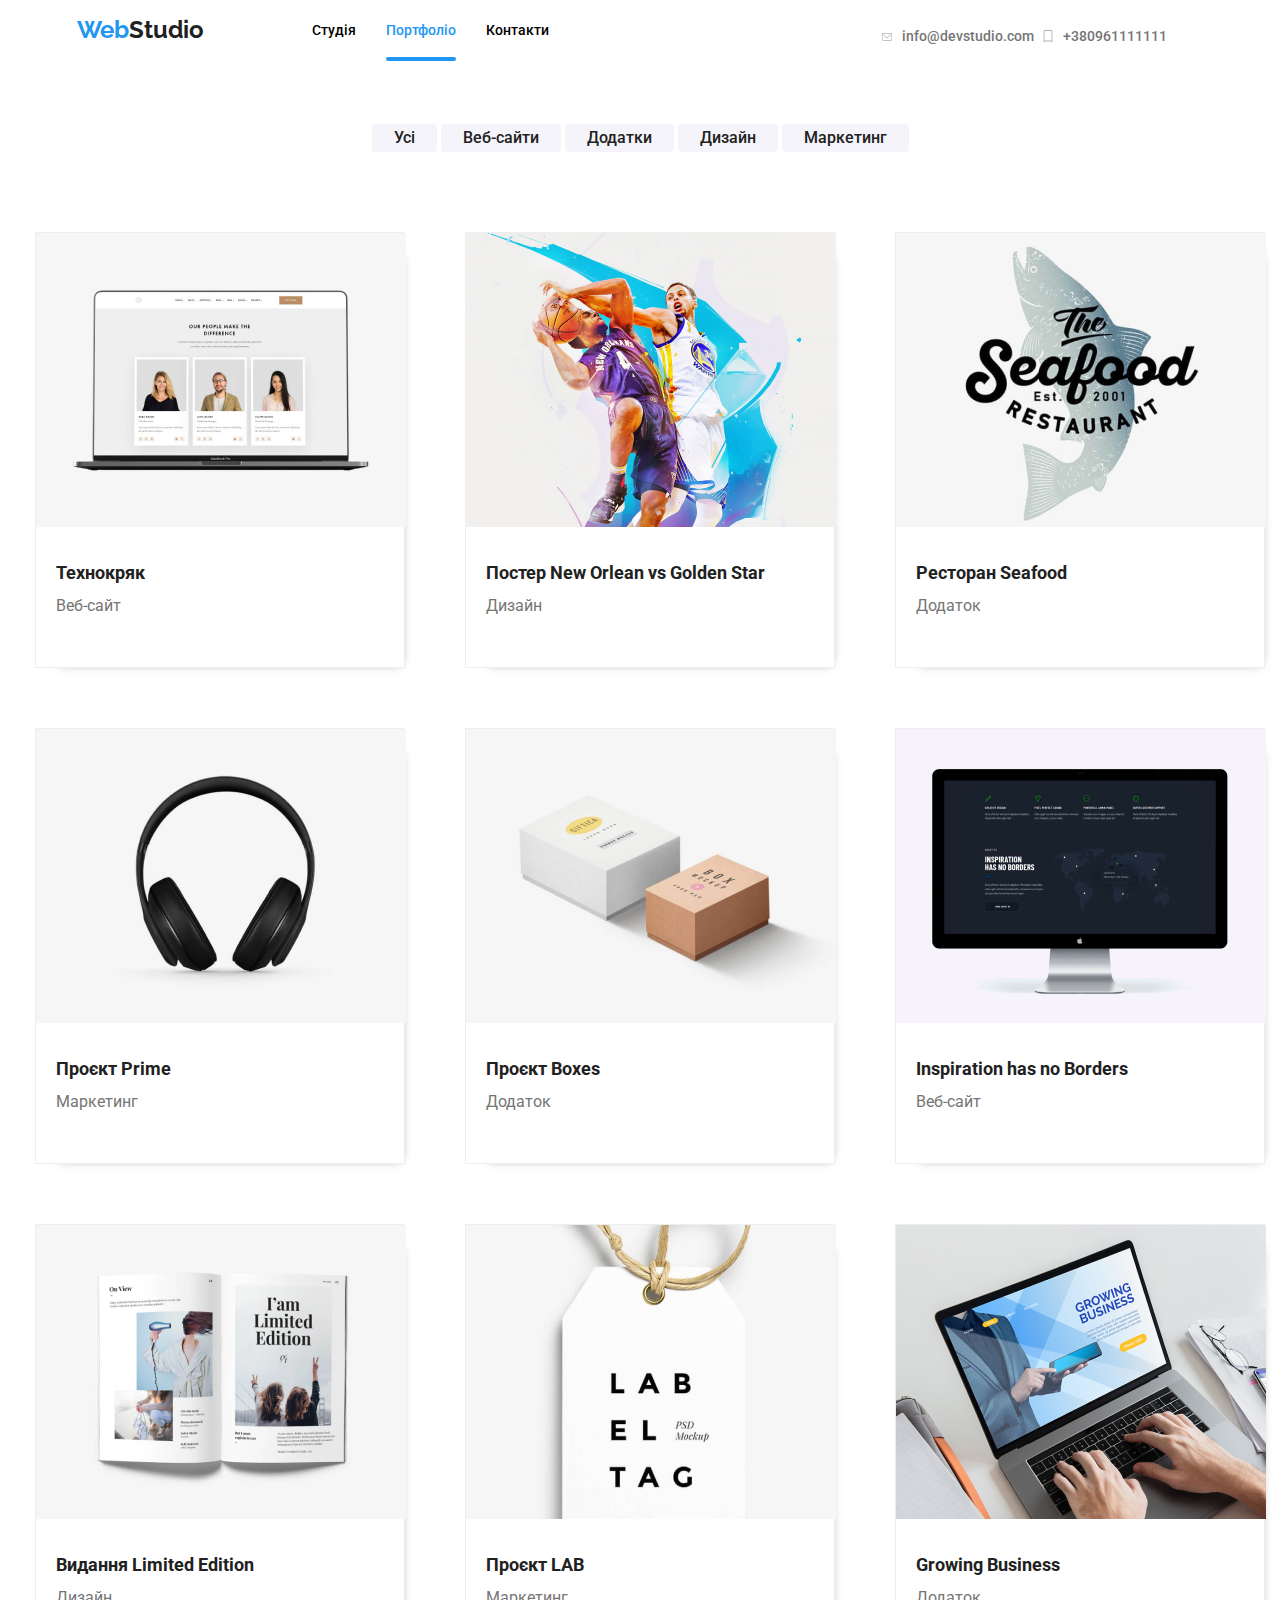
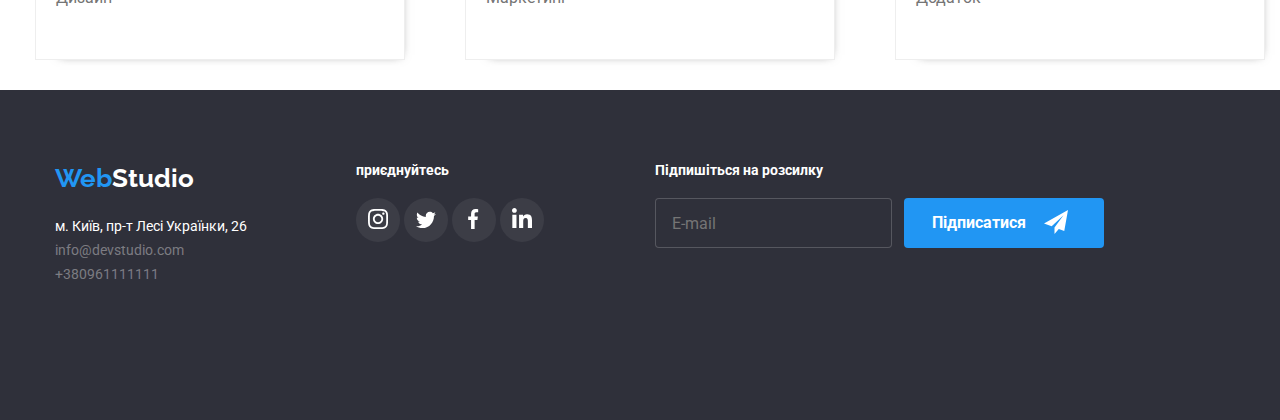
==== commit 30e98eb4: "add retinizer img and rename all img" ====
--- a/portfolio.html
+++ b/portfolio.html
@@ -45,6 +45,35 @@
                 <a href="tel:+380961111111" class="header__a">+380961111111</a>
             </li>
         </ul>
+        <div class="header__menu">
+            <button class="open-menu menu-toggle js-open-menu" aria-expanded="false" aria-controls="mobile-menu">
+                <svg width="24" height="24">
+                    <use href="symbol-defs.svg#icon-menu"></use>
+                </svg>
+            </button>
+        </div>
+        <div class="menu-container js-menu-container" id="mobile-menu" role="dialog" aria-hidden="true">
+            <button class="close-menu menu-toggle js-close-menu" aria-label="Close menu">
+                <svg width="24" height="24" class="svg-close">
+                    <use href="symbol-defs.svg#icon-croos"></use>
+                </svg>
+            </button>
+            <ul class="menu">
+                <li><a href="index.html">Студія</a></li>
+                <li><a href="portfolio.html">Портфоліо</a></li>
+                <li><a href="#">Контакти</a></li>
+            </ul>
+            <ul class="menu menu__contact">
+                <li><a href="tel:+380961111111">+38 096 111 11 11</a></li>
+                <li><a href="mailto:info@devstudio.com">info@devstudio.com</a></li>
+            </ul>
+            <ul class="menu__stories">
+                <li><a href="#">Instagram</a></li>
+                <li><a href="#">Twitter</a></li>
+                <li><a href="#">Facebook</a></li>
+                <li><a href="#">LinkedIn</a></li>
+            </ul>
+        </div>
     </header>
     <main>
         <div class="filters">
@@ -240,6 +269,7 @@
             </div>
         </div>
     </footer>
+    <script src="./menu.js"></script>
 </body>
 
 </html>--- a/css/main.css
+++ b/css/main.css
@@ -218,9 +218,9 @@
 }
 .header__container .WebStudio {
   font-weight: 700;
-  font-size: 26px;
-  font-family: "Roboto";
-  line-height: 30px;
+  font-size: 24px;
+  font-family: "Raleway";
+  line-height: 28px;
   color: #212121;
   text-align: left;
   letter-spacing: 3%;
@@ -349,11 +349,222 @@
   top: 15px;
 }
 
+.header__menu {
+  display: none;
+}
+.header__menu .open-menu {
+  border: none;
+  background-color: #FFFFFF;
+  cursor: pointer;
+}
+
+.menu-container {
+  position: fixed;
+  top: 0;
+  left: 0;
+  width: 100%;
+  height: 100%;
+  background: #FFFFFF;
+  opacity: 0;
+  visibility: hidden;
+  -webkit-transform: translateY(-100%);
+          transform: translateY(-100%);
+  -webkit-transition: 0.3s ease;
+  transition: 0.3s ease;
+}
+.menu-container.is-open {
+  opacity: 1;
+  visibility: visible;
+  -webkit-transform: translateY(0);
+          transform: translateY(0);
+}
+.menu-container .close-menu {
+  display: block;
+  position: relative;
+  margin-left: auto;
+  width: 40px;
+  height: 40px;
+  top: 10px;
+  right: 10px;
+  border: none;
+  background-color: #FFFFFF;
+  fill: #212121;
+  -webkit-transition: 250ms linear;
+  transition: 250ms linear;
+}
+.menu-container .close-menu:hover {
+  fill: #2196F3;
+  -webkit-transition: 250ms linear;
+  transition: 250ms linear;
+}
+.menu-container .menu {
+  display: -webkit-box;
+  display: -ms-flexbox;
+  display: flex;
+  -webkit-box-orient: vertical;
+  -webkit-box-direction: normal;
+      -ms-flex-direction: column;
+          flex-direction: column;
+  gap: 1rem;
+  padding: 2rem;
+  gap: 36px;
+  list-style: none;
+}
+.menu-container .menu li a {
+  font-weight: 500;
+  font-size: 40px;
+  font-family: "Roboto";
+  line-height: 47px;
+  color: #212121;
+  text-align: none;
+  letter-spacing: 3%;
+  text-decoration: none;
+  -webkit-transition: 250ms linear;
+  transition: 250ms linear;
+}
+.menu-container .menu li a:hover {
+  color: #2196F3;
+  -webkit-transition: 250ms linear;
+  transition: 250ms linear;
+}
+.menu-container .menu__contact {
+  gap: 32px;
+  margin-top: 35%;
+}
+.menu-container .menu__contact li a {
+  font-weight: 500;
+  font-size: 24px;
+  font-family: "Roboto";
+  line-height: 28px;
+  color: #757575;
+  text-align: none;
+  letter-spacing: 3%;
+  text-decoration: none;
+  -webkit-transition: 250ms linear;
+  transition: 250ms linear;
+}
+.menu-container .menu__contact li a:hover {
+  color: #2196F3;
+  -webkit-transition: 250ms linear;
+  transition: 250ms linear;
+}
+.menu-container .menu__stories {
+  display: -webkit-box;
+  display: -ms-flexbox;
+  display: flex;
+  -webkit-box-orient: horizontal;
+  -webkit-box-direction: normal;
+      -ms-flex-flow: row wrap;
+          flex-flow: row wrap;
+  gap: 0.5rem;
+  margin-top: auto;
+  padding: 2rem;
+  list-style: none;
+  cursor: pointer;
+}
+.menu-container .menu__stories li {
+  border-right: 1px solid rgba(33, 33, 33, 0.1882352941);
+  padding-right: 10px;
+}
+.menu-container .menu__stories li a {
+  font-weight: 500;
+  font-size: 18px;
+  font-family: "Roboto";
+  line-height: 22px;
+  color: #2196F3;
+  text-align: none;
+  letter-spacing: 3%;
+  text-decoration: none;
+  -webkit-transition: 250ms linear;
+  transition: 250ms linear;
+}
+.menu-container .menu__stories li a:hover {
+  color: #2196F3;
+  -webkit-transition: 250ms linear;
+  transition: 250ms linear;
+}
+.menu-container .menu__stories li:nth-last-child(1) {
+  border: none;
+}
+
+@media (max-width: 768px) {
+  .header__container {
+    width: 768px;
+    display: -webkit-box;
+    display: -ms-flexbox;
+    display: flex;
+    -webkit-box-orient: horizontal;
+    -webkit-box-direction: normal;
+        -ms-flex-direction: row;
+            flex-direction: row;
+  }
+  .header__container .WebStudio {
+    font-weight: 700;
+    font-size: 24px;
+    font-family: "Raleway";
+    line-height: 28px;
+    color: #212121;
+    text-align: none;
+    letter-spacing: 3%;
+    cursor: pointer;
+    margin-left: 10px;
+  }
+  .header__nav {
+    display: block;
+  }
+  .nav__contact {
+    display: block;
+  }
+  .header__menu {
+    display: none;
+  }
+}
+@media (min-width: 320px) and (max-width: 480px) {
+  .header__container {
+    width: 100%;
+    display: -webkit-box;
+    display: -ms-flexbox;
+    display: flex;
+    -webkit-box-orient: horizontal;
+    -webkit-box-direction: normal;
+        -ms-flex-direction: row;
+            flex-direction: row;
+    -webkit-box-pack: justify;
+        -ms-flex-pack: justify;
+            justify-content: space-between;
+    padding: 0 15px;
+    border-bottom: 1px solid #ECECEC;
+  }
+  .header__container .WebStudio {
+    font-weight: 700;
+    font-size: 24px;
+    font-family: "Raleway";
+    line-height: 28px;
+    color: #212121;
+    text-align: left;
+    letter-spacing: 3%;
+    cursor: pointer;
+  }
+  .header__nav {
+    display: none;
+  }
+  .nav__contact {
+    display: none;
+  }
+  .header__menu {
+    display: block;
+  }
+  .header__menu svg {
+    width: 24px;
+    height: 16px;
+  }
+}
 .section__1 {
-  background-image: url(/img/background1.png);
+  background-image: url("../img/background1.png");
   background-repeat: no-repeat;
+  background-size: cover;
+  background-position: center;
   background-color: var(--darkgrey);
-  background-size: cover;
   -webkit-box-orient: vertical;
   -webkit-box-direction: normal;
       -ms-flex-direction: column;
@@ -424,6 +635,9 @@
   background-color: #F5F4FA;
   border-radius: 5px;
 }
+.section__2 .section2__box .advantage .my__text {
+  width: 270px;
+}
 .section__2 .section2__box .advantage .my__text .advantages {
   font-weight: 700;
   font-size: 14px;
@@ -467,13 +681,13 @@
   height: 294px;
 }
 .section3__box .box__section .box:nth-child(1) {
-  background-image: url(/img/box1.jpg);
+  background-image: url("../img/box1.jpg");
 }
 .section3__box .box__section .box:nth-child(2) {
-  background-image: url(/img/box2.png);
+  background-image: url("../img/box2.png");
 }
 .section3__box .box__section .box:nth-child(3) {
-  background-image: url(/img/box3.png);
+  background-image: url("../img/box3.png");
 }
 .section3__box .box__section .box .box__text {
   background-color: var(--darkgrey);
@@ -499,11 +713,11 @@
   margin: 94px 0 50px 0;
 }
 .section__4 .team__grid .person {
+  width: 270px !important;
+  height: 420px;
   text-align: center;
   margin: 0 30px;
   background-color: var(--white);
-  width: 270px;
-  height: 420px;
   -webkit-box-shadow: -10px -5px 10px -15px rgba(0, 0, 0, 0.568), 0px 1px 1px 0px rgba(0, 0, 0, 0.568);
           box-shadow: -10px -5px 10px -15px rgba(0, 0, 0, 0.568), 0px 1px 1px 0px rgba(0, 0, 0, 0.568);
   border-radius: 0px 0px 4px 4px;
@@ -610,9 +824,16 @@
         -ms-flex-flow: row wrap;
             flex-flow: row wrap;
   }
+  .section__2 .section2__box .advantage {
+    width: 354px;
+  }
+  .section__2 .section2__box .advantage .svg__box {
+    background-color: #F5F4FA;
+  }
   .section__2 .section2__box .advantage .my__text {
+    width: 354px;
     position: relative;
-    left: 20px;
+    left: -20px;
   }
   .section__2 .section2__box .advantage .my__text .advantages {
     font-weight: 700;
@@ -648,6 +869,29 @@
     color: #212121;
     text-align: center;
     letter-spacing: 3%;
+  }
+  .section__4 .team__grid {
+    display: -webkit-box;
+    display: -ms-flexbox;
+    display: flex;
+    -webkit-box-orient: horizontal;
+    -webkit-box-direction: normal;
+        -ms-flex-flow: row wrap;
+            flex-flow: row wrap;
+    gap: 30px;
+  }
+  .section__4 .team__grid .person {
+    margin: 0;
+    width: 354px !important;
+    height: 536px !important;
+  }
+  .section__4 .team__grid .person img {
+    width: 354px;
+    height: 374px;
+  }
+  .section__4 .team__grid .person .person__icon {
+    display: block;
+    padding: 0;
   }
   .section__4 .team__grid .person:nth-of-type(1) {
     margin-bottom: 30px;
@@ -685,10 +929,7 @@
     margin: 6px auto;
   }
 }
-@media (max-width: 320px) {
-  .section__1 {
-    width: 320px !important;
-  }
+@media (min-width: 480px) and (max-width: 768px) {
   .section__1 .advertisement {
     font-weight: 900;
     font-size: 22px;
@@ -697,7 +938,42 @@
     color: var(--white);
     text-align: center;
     letter-spacing: 3%;
-    width: 320px;
+  }
+  .section__2 .section2__box .advantage .my__text .advantages {
+    font-weight: 700;
+    font-size: 14px;
+    font-family: "Roboto";
+    line-height: 3px;
+    color: #212121;
+    text-align: center;
+    letter-spacing: 3%;
+    margin: 20px 25px 10px;
+  }
+  .section__2 .section2__box .advantage .my__text .paragraf {
+    font-weight: 400;
+    font-size: 14px;
+    font-family: "Roboto";
+    line-height: 24px;
+    color: var(--grey);
+    text-align: left;
+    letter-spacing: 3%;
+  }
+}
+@media (min-width: 320px) and (max-width: 480px) {
+  .section__1 {
+    width: 100%;
+    background-size: cover;
+    background-attachment: fixed;
+  }
+  .section__1 .advertisement {
+    font-weight: 900;
+    font-size: 22px;
+    font-family: "Roboto";
+    line-height: 42px;
+    color: var(--white);
+    text-align: center;
+    letter-spacing: 3%;
+    width: 100%;
     height: 84px;
   }
   .section__1 #button {
@@ -715,9 +991,17 @@
         flex-wrap: wrap;
     margin-top: 60px;
   }
+  .section__2 .section2__box .advantage {
+    width: 100%;
+  }
+  .section__2 .section2__box .advantage .svg__box {
+    width: 100%;
+    background-color: #F5F4FA;
+  }
   .section__2 .section2__box .advantage .my__text {
-    position: relative;
+    width: 100%;
     left: -5px;
+    margin-top: 30px;
   }
   .section__2 .section2__box .advantage .my__text .advantages {
     font-weight: 700;
@@ -725,7 +1009,7 @@
     font-family: "Roboto";
     line-height: 3px;
     color: #212121;
-    text-align: start;
+    text-align: center;
     letter-spacing: 3%;
     margin: 20px 25px 10px;
   }
@@ -760,10 +1044,21 @@
   }
   .section__4 .team__grid .person {
     margin-bottom: 30px;
+    width: 100%;
+    height: auto;
+  }
+  .section__4 .team__grid .person img {
+    width: 100%;
+    height: auto;
+  }
+  .section__4 .team__grid .person .person__icon {
+    display: block;
+    gap: 10px;
+    padding: 0;
   }
   .section__5 {
-    height: 761px;
-    width: 320px;
+    width: 100%;
+    height: auto;
   }
   .section__5 h3 {
     font-weight: 700;
@@ -776,18 +1071,16 @@
     padding-top: 60px;
   }
   .section__5 .logo__box {
-    height: 357px;
     display: -webkit-box;
     display: -ms-flexbox;
     display: flex;
-    -webkit-box-orient: horizontal;
+    -webkit-box-orient: vertical;
     -webkit-box-direction: normal;
-        -ms-flex-direction: row;
-            flex-direction: row;
+        -ms-flex-direction: column wrap;
+            flex-direction: column wrap;
     margin-bottom: 60px;
   }
   .section__5 .logo__box .logo__img {
-    width: 250px;
     padding: 22px 64px;
     margin: 6px auto;
   }
@@ -1001,6 +1294,96 @@
           box-shadow: 0px 8px 25px rgba(0, 0, 0, 0.3);
 }
 
+@media (max-width: 768px) {
+  .backdrop {
+    z-index: 1;
+  }
+  .box__modal {
+    width: 450px;
+    margin-left: 4px;
+  }
+  .box__modal h3 {
+    font-weight: 700;
+    font-size: 20px;
+    font-family: "Roboto";
+    line-height: 30px;
+    color: #212121;
+    text-align: center;
+    letter-spacing: 3%;
+    margin: 20px 0 12px 0;
+    width: 370px;
+  }
+  .box__modal label {
+    width: 450px;
+    height: 58px;
+    font-weight: 400;
+    font-size: 12px;
+    font-family: "Roboto";
+    line-height: 14px;
+    color: #757575;
+    text-align: center;
+    letter-spacing: 3%;
+  }
+  .box__modal .other__svg {
+    top: 50%;
+  }
+  .box__modal input,
+  .box__modal textarea {
+    width: 370px;
+  }
+  .box__modal #agreement {
+    width: 16px;
+  }
+  .button__m {
+    width: 200px;
+    margin-left: 80px;
+  }
+}
+@media (min-width: 320px) and (max-width: 480px) {
+  .backdrop {
+    z-index: 1;
+  }
+  .box__modal {
+    width: 100%;
+    margin-left: 4px;
+  }
+  .box__modal h3 {
+    font-weight: 700;
+    font-size: 20px;
+    font-family: "Roboto";
+    line-height: 30px;
+    color: #212121;
+    text-align: center;
+    letter-spacing: 3%;
+    margin: 20px 0 12px 0;
+    width: 100%;
+  }
+  .box__modal label {
+    width: 100%;
+    height: 58px;
+    font-weight: 400;
+    font-size: 12px;
+    font-family: "Roboto";
+    line-height: 14px;
+    color: #757575;
+    text-align: center;
+    letter-spacing: 3%;
+  }
+  .box__modal .other__svg {
+    top: 50%;
+  }
+  .box__modal input,
+  .box__modal textarea {
+    width: 100%;
+  }
+  .box__modal #agreement {
+    width: 16px;
+  }
+  .button__m {
+    width: 200px;
+    margin-left: 80px;
+  }
+}
 .footer {
   background-color: #2F303A;
 }
@@ -1147,21 +1530,21 @@
 
 @media (max-width: 768px) {
   .footer__container {
-    min-width: 320px;
-    max-width: 768px;
-    height: auto;
+    width: 768px;
     margin: 0 auto;
     padding: 72px 0;
     display: -webkit-box;
     display: -ms-flexbox;
     display: flex;
-    -webkit-box-orient: vertical;
+    -webkit-box-orient: horizontal;
     -webkit-box-direction: normal;
-        -ms-flex-flow: column wrap;
-            flex-flow: column wrap;
+        -ms-flex-flow: row wrap;
+            flex-flow: row wrap;
   }
   .footer__container .foot__box1 {
-    width: 231px;
+    width: 232px;
+    text-align: center;
+    margin-left: 76px;
   }
   .footer__container .foot__box1 .footer__Webstudio {
     font-weight: 700;
@@ -1169,7 +1552,7 @@
     font-family: "Raleway";
     line-height: 32px;
     color: #FFFFFF;
-    text-align: left;
+    text-align: center;
     letter-spacing: 3%;
   }
   .footer__container .foot__box1 .footer__address {
@@ -1178,7 +1561,7 @@
     font-family: "Roboto";
     line-height: 24px;
     color: #FFFFFF;
-    text-align: left;
+    text-align: center;
     letter-spacing: 3%;
     margin-top: 20px;
   }
@@ -1188,13 +1571,13 @@
     font-family: "Roboto";
     line-height: 24px;
     color: rgba(255, 255, 255, 0.3764705882);
-    text-align: left;
+    text-align: center;
     letter-spacing: 3%;
     margin-top: 9px;
   }
   .footer__container .foot__box2 {
     width: 206px;
-    margin-left: 70px;
+    margin-left: 165px;
   }
   .footer__container .foot__box2 h4 {
     font-weight: 700;
@@ -1202,7 +1585,7 @@
     font-family: "Roboto";
     line-height: 16px;
     color: #FFFFFF;
-    text-align: left;
+    text-align: center;
     letter-spacing: 3%;
     margin-bottom: 20px;
   }
@@ -1211,8 +1594,8 @@
     height: 44px;
   }
   .footer__container .foot__box3 {
-    width: 570px;
-    margin-left: 93px;
+    width: 450px;
+    margin-left: 206px;
   }
   .footer__container .foot__box3 h4 {
     font-weight: 700;
@@ -1220,9 +1603,10 @@
     font-family: "Roboto";
     line-height: 16px;
     color: #FFFFFF;
-    text-align: left;
+    text-align: center;
     letter-spacing: 3%;
     margin-bottom: 20px;
+    margin-left: -100px;
   }
   .footer__container .foot__box3 input {
     width: 358px;
@@ -1251,16 +1635,18 @@
     text-align: start;
     letter-spacing: 3%;
     padding: 10px 28px;
-    margin-left: 52px;
+    margin-left: 72px;
     margin-top: 12px;
   }
   .footer__container .foot__box3 .button__box .icon__b {
     bottom: -24px;
-  }
-}
-@media (max-width: 320px) {
+    width: 24px;
+    height: 24px;
+  }
+}
+@media (min-width: 320px) and (max-width: 480px) {
   .footer__container {
-    width: 320px;
+    width: auto;
     margin: 0 auto;
     display: -webkit-box;
     display: -ms-flexbox;
@@ -1307,7 +1693,7 @@
     letter-spacing: 3%;
   }
   .footer__container .foot__box2 {
-    width: 206px;
+    width: 100%;
     margin: 0 auto;
   }
   .footer__container .foot__box2 h4 {
@@ -1409,6 +1795,13 @@
   width: 1300px;
   margin-left: auto;
   margin-right: auto;
+  display: -webkit-box;
+  display: -ms-flexbox;
+  display: flex;
+  -webkit-box-orient: horizontal;
+  -webkit-box-direction: normal;
+      -ms-flex-flow: row wrap;
+          flex-flow: row wrap;
 }
 .project__container .project {
   border: 1px #EEEEEE solid;
@@ -1493,7 +1886,7 @@
   .filters {
     text-align: center;
     margin-bottom: 30px;
-    padding-top: 65px;
+    padding-top: 130px;
   }
   .filters .filter__button {
     font-weight: 500;
@@ -1506,8 +1899,50 @@
     padding: 6px 22px;
   }
   .project__container {
-    width: 768px;
+    width: 100%;
     margin: 0 auto;
+  }
+  .project__container .project {
+    width: 354px;
+    height: 100%;
+    margin: 15px;
+  }
+  .project__container .project .img__div img {
+    width: 100%;
+  }
+  .project__container .project .img__div .card__h .p__h {
+    font-weight: 400;
+    font-size: 18px;
+    font-family: "Roboto";
+    line-height: 28px;
+    color: #FFFFFF;
+    text-align: none;
+    letter-spacing: 3%;
+  }
+  .project__container .project .project__title {
+    margin: 24px 20px;
+  }
+  .project__container .project .project__title .portfolio__h2 {
+    font-weight: 700;
+    font-size: 18px;
+    font-family: "Roboto";
+    line-height: 36px;
+    color: #212121;
+    text-align: none;
+    letter-spacing: 3%;
+  }
+  .project__container .project .project__title .portfolio__p {
+    font-weight: 400;
+    font-size: 16px;
+    font-family: "Roboto";
+    line-height: 30px;
+    color: #757575;
+    text-align: none;
+    letter-spacing: 3%;
+  }
+}
+@media (man-width: 480px) and (max-width: 768px) {
+  .filters {
     display: -webkit-box;
     display: -ms-flexbox;
     display: flex;
@@ -1515,58 +1950,8 @@
     -webkit-box-direction: normal;
         -ms-flex-flow: row wrap;
             flex-flow: row wrap;
-  }
-  .project__container .project {
-    width: 324px;
-    height: 400px;
-    gap: 30px;
-  }
-  .project__container .project .img__div img {
-    width: 324px;
-  }
-  .project__container .project .img__div .card__h .p__h {
-    font-weight: 400;
-    font-size: 18px;
-    font-family: "Roboto";
-    line-height: 28px;
-    color: #FFFFFF;
-    text-align: none;
-    letter-spacing: 3%;
-  }
-  .project__container .project .project__title {
-    margin: 24px 20px;
-  }
-  .project__container .project .project__title .portfolio__h2 {
-    font-weight: 700;
-    font-size: 18px;
-    font-family: "Roboto";
-    line-height: 36px;
-    color: #212121;
-    text-align: none;
-    letter-spacing: 3%;
-  }
-  .project__container .project .project__title .portfolio__p {
-    font-weight: 400;
-    font-size: 16px;
-    font-family: "Roboto";
-    line-height: 30px;
-    color: #757575;
-    text-align: none;
-    letter-spacing: 3%;
-  }
-}
-@media (max-width: 320px) {
-  .filters {
-    text-align: center;
-    margin-bottom: 30px;
-    padding-top: 65px;
-    display: -webkit-box;
-    display: -ms-flexbox;
-    display: flex;
-    -webkit-box-orient: horizontal;
-    -webkit-box-direction: normal;
-        -ms-flex-flow: row wrap;
-            flex-flow: row wrap;
+    margin-left: 15px;
+    width: 100%;
   }
   .filters .filter__button {
     font-weight: 500;
@@ -1578,19 +1963,30 @@
     letter-spacing: 3%;
     padding: 6px 22px;
     margin-right: 8px;
+    margin-bottom: 15px;
   }
   .project__container {
-    width: 320px;
+    width: 100%;
     margin: 0;
     padding: 0;
   }
   .project__container .project {
-    width: 320px;
-    height: 440px;
-    margin: 0;
+    width: 100%;
+    height: auto;
     margin-bottom: 30px;
   }
   .project__container .project .img__div img {
-    width: 320px;
+    width: 100%;
+    height: auto;
+  }
+  .project__container .project .img__div .p__h {
+    margin: 77px 24px;
+    font-weight: 400;
+    font-size: 18px;
+    font-family: "Roboto";
+    line-height: 28px;
+    color: var(--white);
+    text-align: none;
+    letter-spacing: 3%;
   }
 }/*# sourceMappingURL=main.css.map */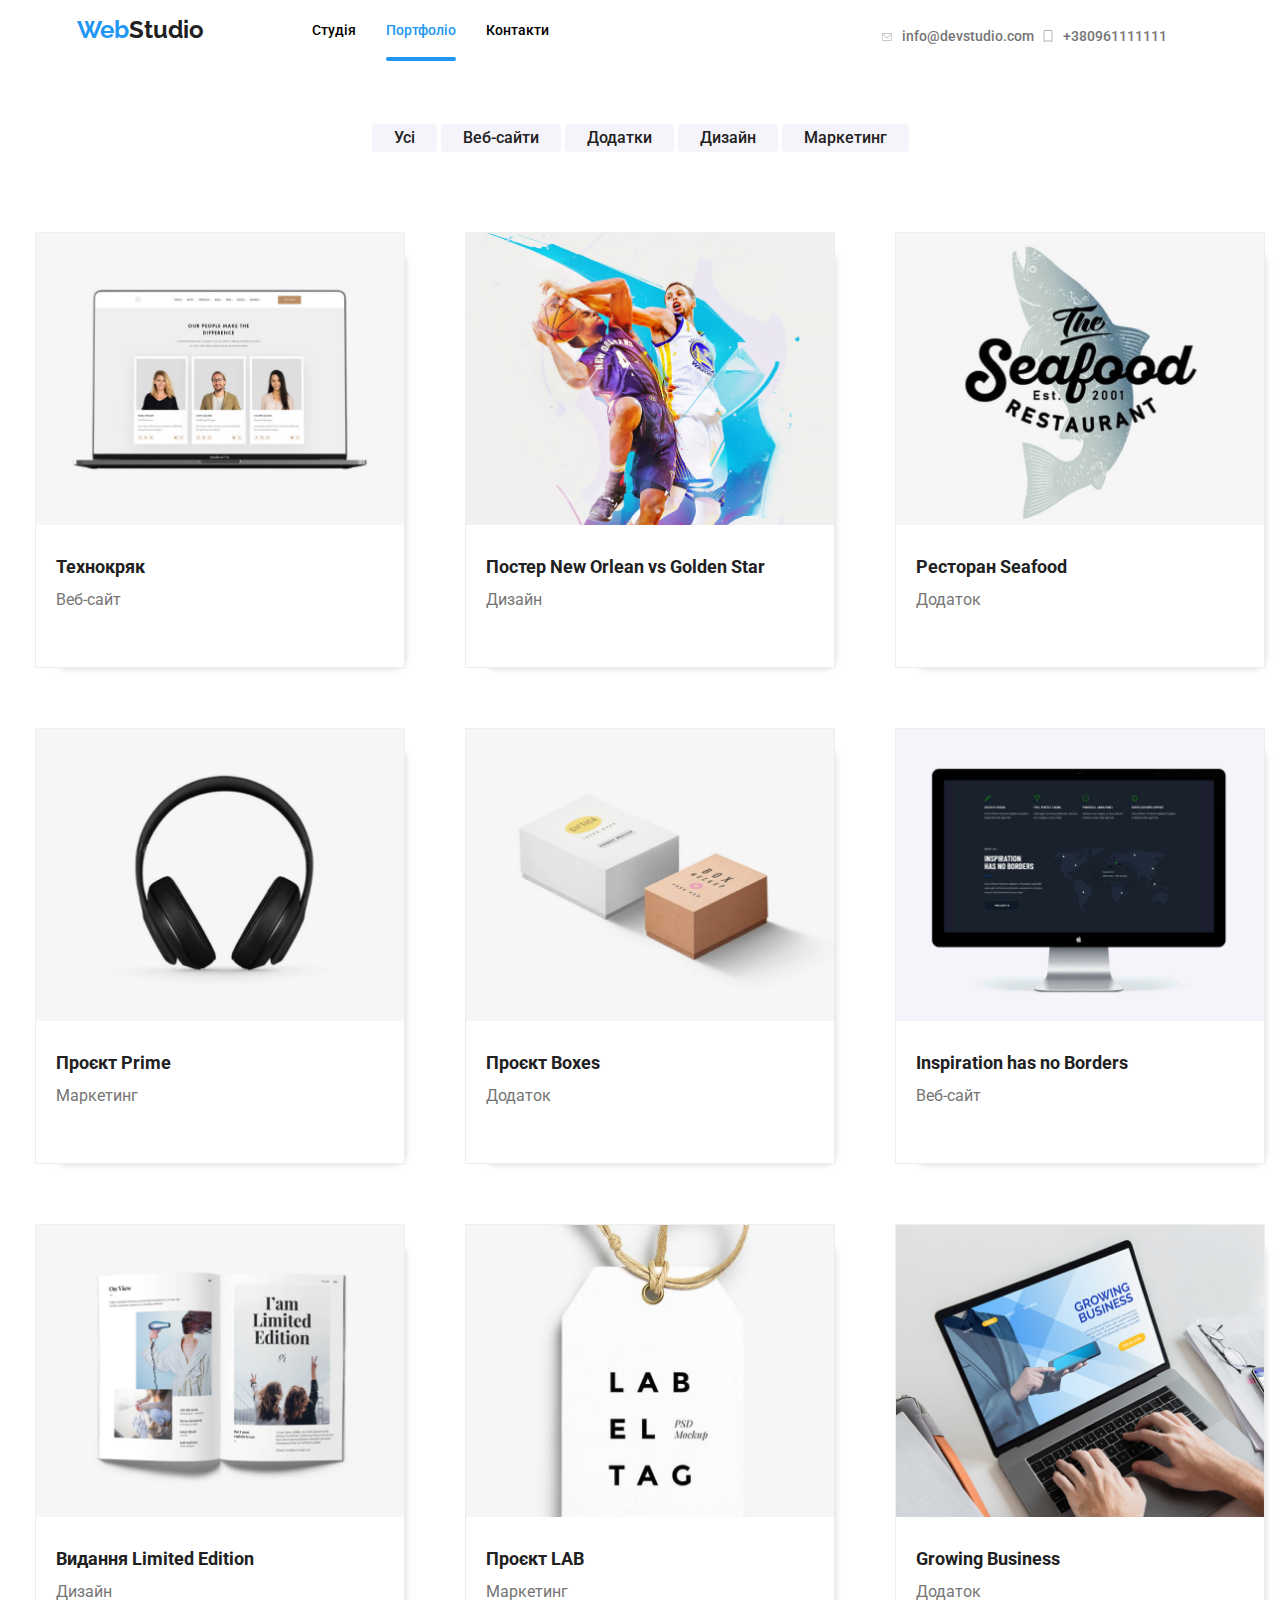
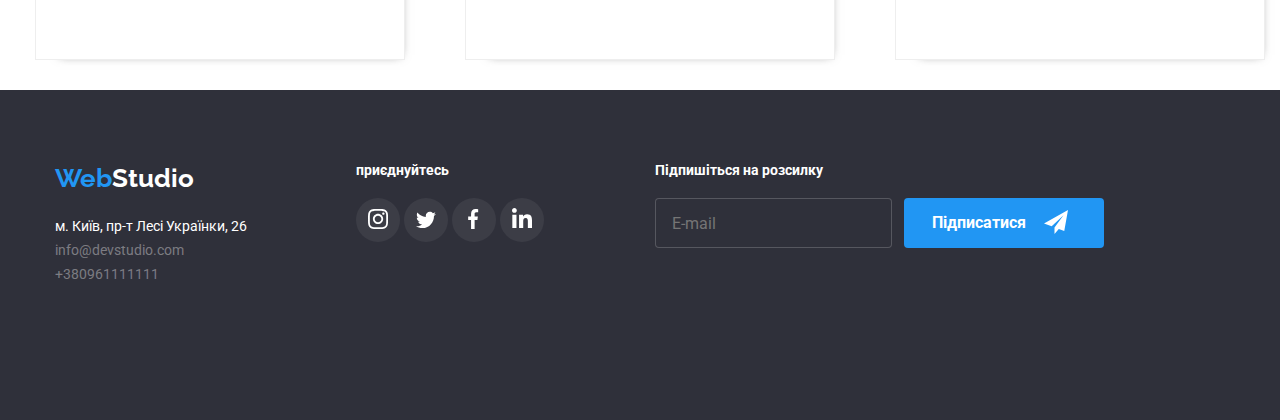
==== commit fa378b3a: "linked retiniz img" ====
--- a/portfolio.html
+++ b/portfolio.html
@@ -86,7 +86,12 @@
         <div class="project__container">
             <div class="project">
                 <div class="img__div">
-                    <img src="img/portfolio 1.png" alt="img" class="image">
+                    <picture>
+                        <source srcset="img/portfolio-1.png 1x, img-ret@2x/portfolio-1@2x.png 2x" media="(max-width: 420px)">
+                        <source srcset="img/portfolio-1.png 1x, img-ret@2x/portfolio-1@2x.png 2x" media="(min-width: 421px) and (max-width: 768px)">
+                        <source srcset="img/portfolio-1.png 1x, img-ret@2x/portfolio-1@2x.png 2x" media="(min-width: 769px)">
+                        <img src="img/portfolio-1.png" srcset="img-ret@2x/person-1@2x.png 2x" alt="portfolio-1">
+                    </picture>
                     <div class="card__h">
                         <p class="p__h">Ресурс пропонує комплексні <br> пропозиції з різним рівнем <br> функціоналу та
                             сервісів. Все це <br> дозволить відвідувачу отримати <br> вичерпні відомості про компанію
@@ -101,7 +106,12 @@
             </div>
             <div class="project">
                 <div class="img__div">
-                    <img src="img/portfolio 2.png" alt="img">
+                    <picture>
+                        <source srcset="img/portfolio-2.png 1x, img-ret@2x/portfolio-2@2x.png 2x" media="(max-width: 420px)">
+                        <source srcset="img/portfolio-2.png 1x, img-ret@2x/portfolio-2@2x.png 2x" media="(min-width: 421px) and (max-width: 768px)">
+                        <source srcset="img/portfolio-2.png 1x, img-ret@2x/portfolio-2@2x.png 2x" media="(min-width: 769px)">
+                        <img src="img/portfolio-2.png" srcset="img-ret@2x/person-2@2x.png 2x" alt="portfolio-2">
+                    </picture>
                     <div class="card__h">
                         <p class="p__h">Ресурс пропонує комплексні <br> пропозиції з різним рівнем <br> функціоналу та
                             сервісів. Все це <br> дозволить відвідувачу отримати <br> вичерпні відомості про компанію
@@ -117,7 +127,12 @@
             </div>
             <div class="project">
                 <div class="img__div">
-                    <img src="img/portfolio 3.png" alt="img">
+                    <picture>
+                        <source srcset="img/portfolio-3.png 1x, img-ret@2x/portfolio-3@2x.png 2x" media="(max-width: 420px)">
+                        <source srcset="img/portfolio-3.png 1x, img-ret@2x/portfolio-3@2x.png 2x" media="(min-width: 421px) and (max-width: 768px)">
+                        <source srcset="img/portfolio-3.png 1x, img-ret@2x/portfolio-3@2x.png 2x" media="(min-width: 769px)">
+                        <img src="img/portfolio-3.png" srcset="img-ret@2x/person-3@2x.png 2x" alt="portfolio-3">
+                    </picture>
                     <div class="card__h">
                         <p class="p__h">Ресурс пропонує комплексні <br> пропозиції з різним рівнем <br> функціоналу та
                             сервісів. Все це <br> дозволить відвідувачу отримати <br> вичерпні відомості про компанію
@@ -133,7 +148,12 @@
             </div>
             <div class="project">
                 <div class="img__div">
-                    <img src="img/portfolio 4.png" alt="img">
+                    <picture>
+                        <source srcset="img/portfolio-4.png 1x, img-ret@2x/portfolio-4@2x.png 2x" media="(max-width: 420px)">
+                        <source srcset="img/portfolio-4.png 1x, img-ret@2x/portfolio-4@2x.png 2x" media="(min-width: 421px) and (max-width: 768px)">
+                        <source srcset="img/portfolio-4.png 1x, img-ret@2x/portfolio-4@2x.png 2x" media="(min-width: 769px)">
+                        <img src="img/portfolio-4.png" srcset="img-ret@2x/person-4@2x.png 2x" alt="portfolio-4">
+                    </picture>
                     <div class="card__h">
                         <p class="p__h">Ресурс пропонує комплексні <br> пропозиції з різним рівнем <br> функціоналу
                             та
@@ -149,7 +169,12 @@
             </div>
             <div class="project">
                 <div class="img__div">
-                    <img src="img/portfolio 5.png" alt="img">
+                    <picture>
+                        <source srcset="img/portfolio-5.png 1x, img-ret@2x/portfolio-5@2x.png 2x" media="(max-width: 420px)">
+                        <source srcset="img/portfolio-5.png 1x, img-ret@2x/portfolio-5@2x.png 2x" media="(min-width: 421px) and (max-width: 768px)">
+                        <source srcset="img/portfolio-5.png 1x, img-ret@2x/portfolio-5@2x.png 2x" media="(min-width: 769px)">
+                        <img src="img/portfolio-5.png" srcset="img-ret@2x/person-5@2x.png 2x" alt="portfolio-5">
+                    </picture>
                     <div class="card__h">
                         <p class="p__h">Ресурс пропонує комплексні <br> пропозиції з різним рівнем <br>
                             функціоналу та
@@ -165,7 +190,12 @@
             </div>
             <div class="project">
                 <div class="img__div">
-                    <img src="img/portfolio 6.png" alt="img">
+                    <picture>
+                        <source srcset="img/portfolio-6.png 1x, img-ret@2x/portfolio-6@2x.png 2x" media="(max-width: 420px)">
+                        <source srcset="img/portfolio-6.png 1x, img-ret@2x/portfolio-6@2x.png 2x" media="(min-width: 421px) and (max-width: 768px)">
+                        <source srcset="img/portfolio-6.png 1x, img-ret@2x/portfolio-6@2x.png 2x" media="(min-width: 769px)">
+                        <img src="img/portfolio-6.png" srcset="img-ret@2x/person-6@2x.png 2x" alt="portfolio-6">
+                    </picture>
                     <div class="card__h">
                         <p class="p__h">Ресурс пропонує комплексні <br> пропозиції з різним рівнем <br>
                             функціоналу та
@@ -181,7 +211,12 @@
             </div>
             <div class="project">
                 <div class="img__div">
-                    <img src="img/portfolio 7.png" alt="img">
+                    <picture>
+                        <source srcset="img/portfolio-7.png 1x, img-ret@2x/portfolio-7@2x.png 2x" media="(max-width: 420px)">
+                        <source srcset="img/portfolio-7.png 1x, img-ret@2x/portfolio-7@2x.png 2x" media="(min-width: 421px) and (max-width: 768px)">
+                        <source srcset="img/portfolio-7.png 1x, img-ret@2x/portfolio-7@2x.png 2x" media="(min-width: 769px)">
+                        <img src="img/portfolio-7.png" srcset="img-ret@2x/person-7@2x.png 2x" alt="portfolio-7">
+                    </picture>
                     <div class="card__h">
                         <p class="p__h">Ресурс пропонує комплексні <br> пропозиції з різним рівнем <br>
                             функціоналу та
@@ -197,7 +232,12 @@
             </div>
             <div class="project">
                 <div class="img__div">
-                    <img src="img/portfolio 8.png" alt="img">
+                    <picture>
+                        <source srcset="img/portfolio-8.png 1x, img-ret@2x/portfolio-8@2x.png 2x" media="(max-width: 420px)">
+                        <source srcset="img/portfolio-8.png 1x, img-ret@2x/portfolio-8@2x.png 2x" media="(min-width: 421px) and (max-width: 768px)">
+                        <source srcset="img/portfolio-8.png 1x, img-ret@2x/portfolio-8@2x.png 2x" media="(min-width: 769px)">
+                        <img src="img/portfolio-8.png" srcset="img-ret@2x/person-8@2x.png 2x" alt="portfolio-8">
+                    </picture>
                     <div class="card__h">
                         <p class="p__h">Ресурс пропонує комплексні <br> пропозиції з різним рівнем
                             <br> функціоналу та
@@ -214,7 +254,12 @@
             </div>
             <div class="project">
                 <div class="img__div">
-                    <img src="img/portfolio 9.png" alt="img">
+                    <picture>
+                        <source srcset="img/portfolio-9.png 1x, img-ret@2x/portfolio-9@2x.png 2x" media="(max-width: 420px)">
+                        <source srcset="img/portfolio-9.png 1x, img-ret@2x/portfolio-9@2x.png 2x" media="(min-width: 421px) and (max-width: 768px)">
+                        <source srcset="img/portfolio-9.png 1x, img-ret@2x/portfolio-9@2x.png 2x" media="(min-width: 769px)">
+                        <img src="img/portfolio-9.png" srcset="img-ret@2x/person-9@2x.png 2x" alt="portfolio-9">
+                    </picture>
                     <div class="card__h">
                         <p class="p__h">Ресурс пропонує комплексні <br> пропозиції з різним
                             рівнем <br> функціоналу та
--- a/css/main.css
+++ b/css/main.css
@@ -51,6 +51,12 @@
   cursor: pointer;
 }
 
+img {
+  display: block;
+  max-width: 100%;
+  height: auto;
+}
+
 .project__container, .section__4 .team__grid, .section3__box .box__section, .section__2, .section__1, .header__container {
   display: -webkit-box;
   display: -ms-flexbox;
@@ -127,87 +133,6 @@
     opacity: 0;
     -webkit-transform: translate(-50%, -150%);
             transform: translate(-50%, -150%);
-  }
-}
-@media (max-width: 768px) and (max-width: 1440px) {
-  .header__container {
-    -webkit-box-align: center;
-        -ms-flex-align: center;
-            align-items: center;
-  }
-  .header__container .WebStudio {
-    font-weight: 700;
-    font-size: 26px;
-    font-family: "Roboto";
-    line-height: 30px;
-    color: #212121;
-    text-align: left;
-    letter-spacing: 3%;
-    margin-left: -150px;
-  }
-  .header__nav {
-    margin-left: 86px !important;
-    margin-right: 96px !important;
-  }
-  .nav__contact {
-    -webkit-box-orient: vertical;
-    -webkit-box-direction: normal;
-        -ms-flex-direction: column;
-            flex-direction: column;
-    width: 131px;
-  }
-  .nav__contact .contact {
-    width: 138px;
-  }
-  .nav__contact .contact .svg__head {
-    width: 106px;
-    height: 12px;
-    fill: #AFB1B8;
-    display: -webkit-box;
-    display: -ms-flexbox;
-    display: flex;
-    position: relative;
-    top: 15px;
-  }
-  .nav__contact .contact .header__a {
-    font-weight: 500;
-    font-size: 12px;
-    font-family: "Roboto";
-    line-height: 14px;
-    color: #757575;
-    text-align: none;
-    letter-spacing: 3%;
-    margin-left: 8px;
-  }
-  .header__link {
-    font-weight: 500;
-    font-size: 14px;
-    font-family: "Roboto";
-    line-height: 16px;
-    color: #212121;
-    text-align: none;
-    letter-spacing: 3%;
-  }
-}
-@media (max-width: 320px) {
-  .header__container {
-    width: 320px;
-  }
-  .header__container .WebStudio {
-    font-weight: 700;
-    font-size: 24px;
-    font-family: "Roboto";
-    line-height: 28px;
-    color: #212121;
-    text-align: center;
-    letter-spacing: 3%;
-    margin-left: -535px;
-  }
-  .header__nav {
-    display: none;
-  }
-  .nav__contact {
-    display: none;
   }
 }
 .header__container {
@@ -560,7 +485,7 @@
   }
 }
 .section__1 {
-  background-image: url("../img/background1.png");
+  background-image: url("../img/background-1.jpg");
   background-repeat: no-repeat;
   background-size: cover;
   background-position: center;
@@ -607,6 +532,11 @@
   transition: 250ms cubic-bezier(0.4, 0, 0.2, 1);
 }
 
+@media (min-device-pixel-ratio: 2), (-webkit-min-device-pixel-ratio: 2), (min-resolution: 192dpi), (min-resolution: 2dppx) {
+  .section__1 {
+    background-image: url("../img/background-1@2x.jpg");
+  }
+}
 .section__2 .section2__box {
   display: -webkit-box;
   display: -ms-flexbox;
@@ -693,7 +623,7 @@
   background-color: var(--darkgrey);
   padding: 23px 50px;
   opacity: 85%;
-  margin-top: 232px;
+  margin-top: -5px;
   font-weight: 700;
   font-size: 14px;
   font-family: "Roboto";
@@ -960,11 +890,6 @@
   }
 }
 @media (min-width: 320px) and (max-width: 480px) {
-  .section__1 {
-    width: 100%;
-    background-size: cover;
-    background-attachment: fixed;
-  }
   .section__1 .advertisement {
     font-weight: 900;
     font-size: 22px;
